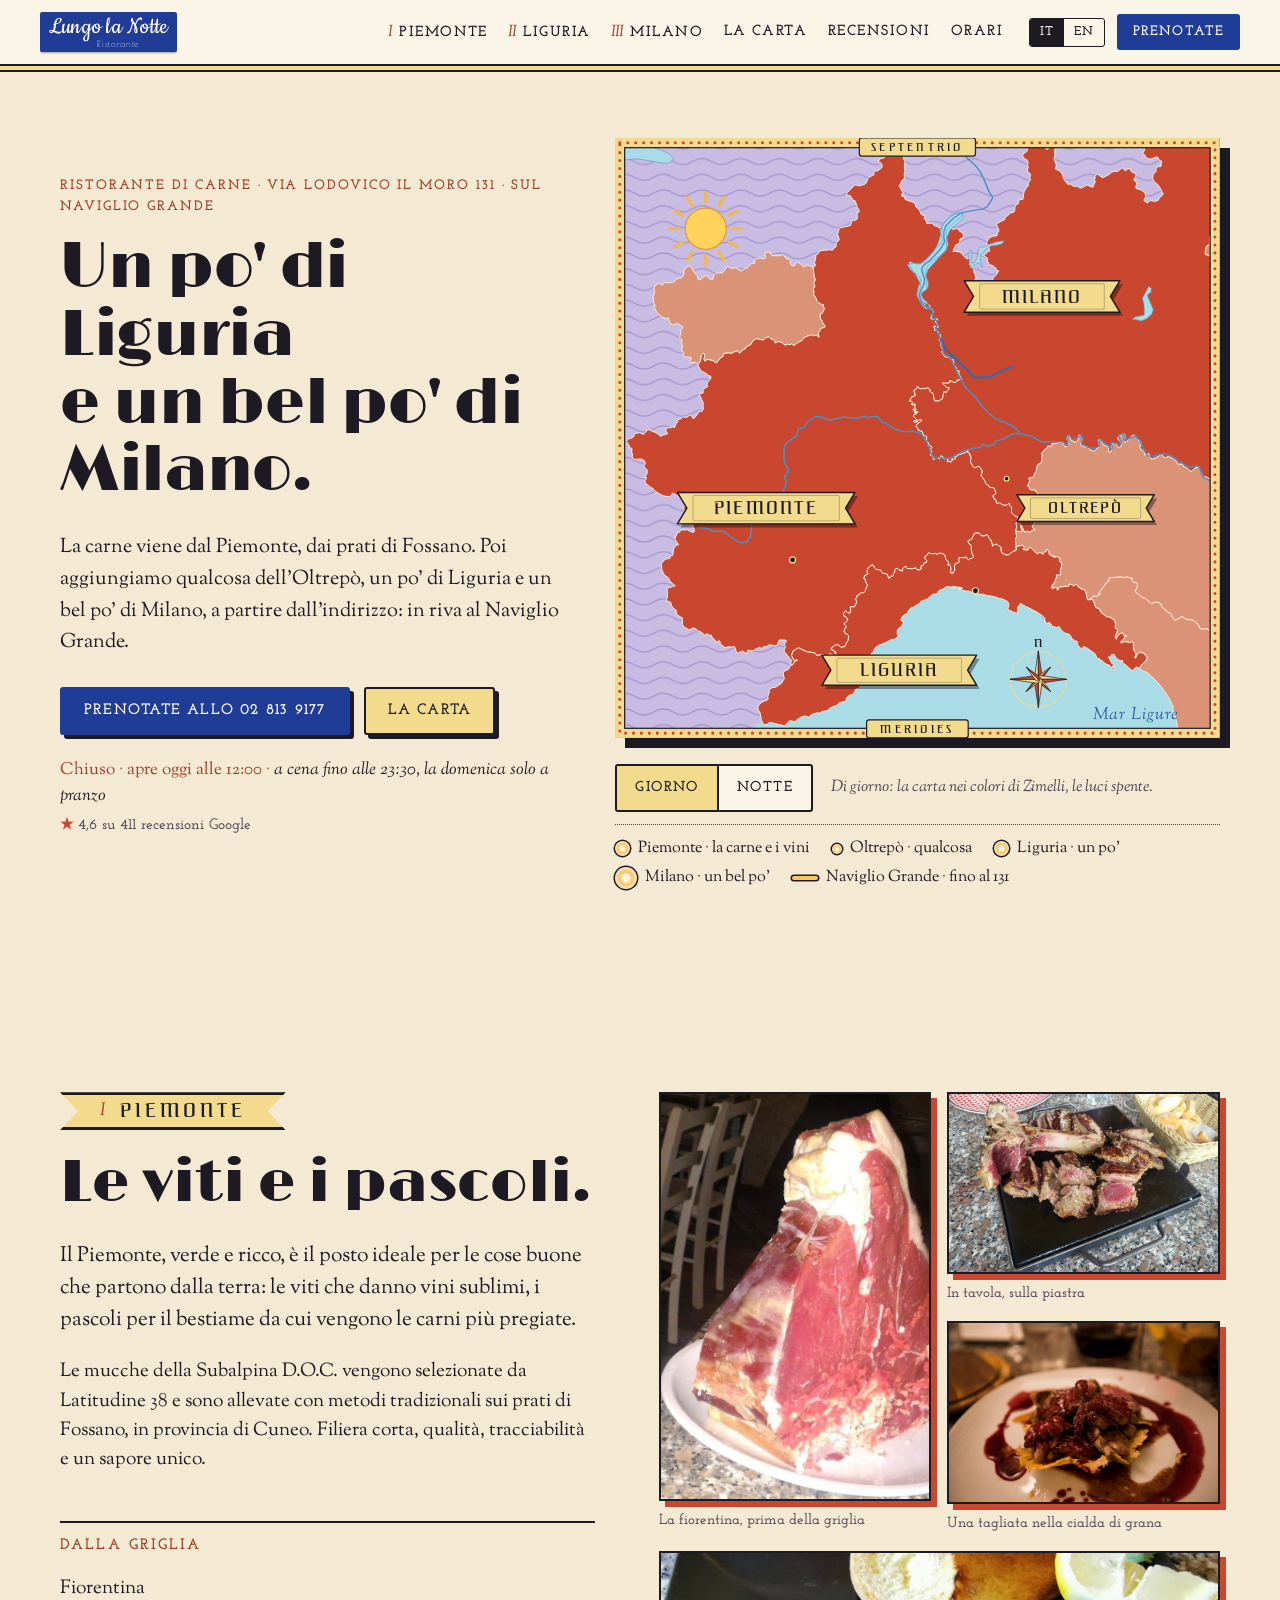
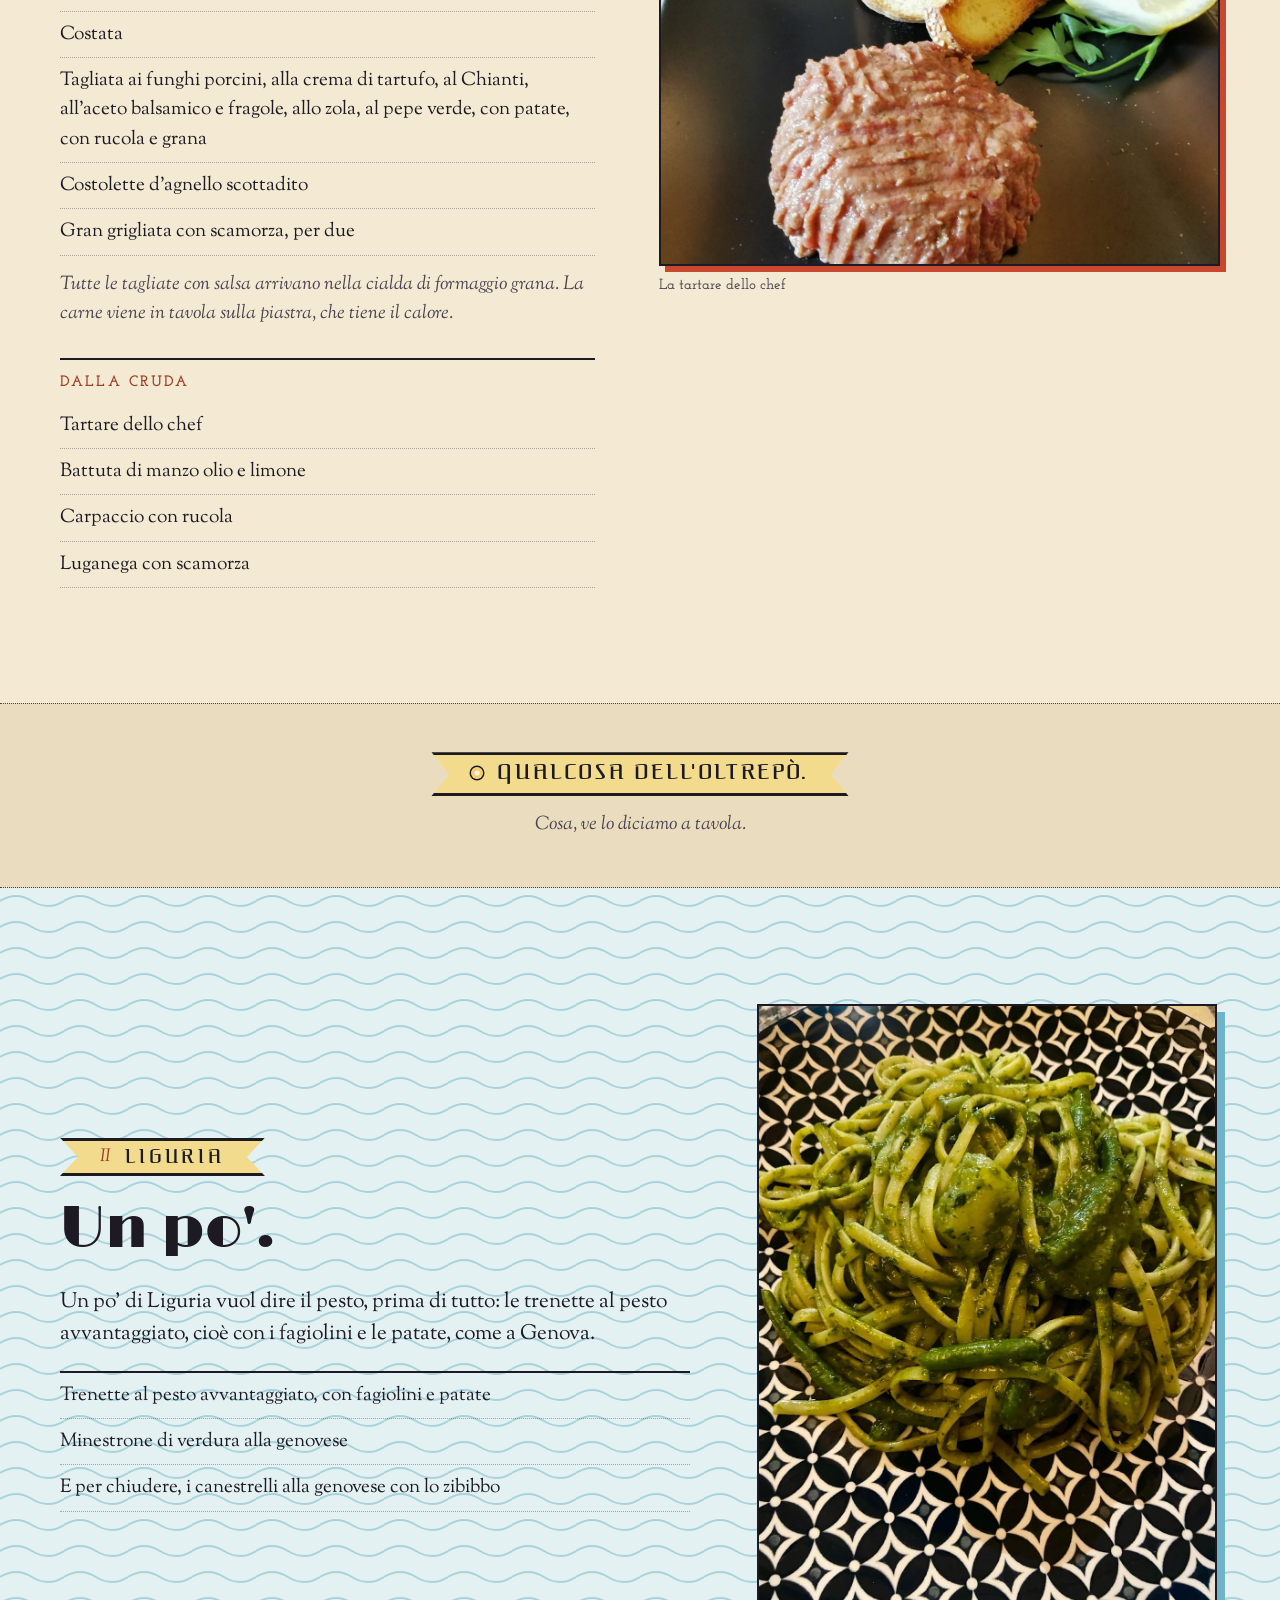
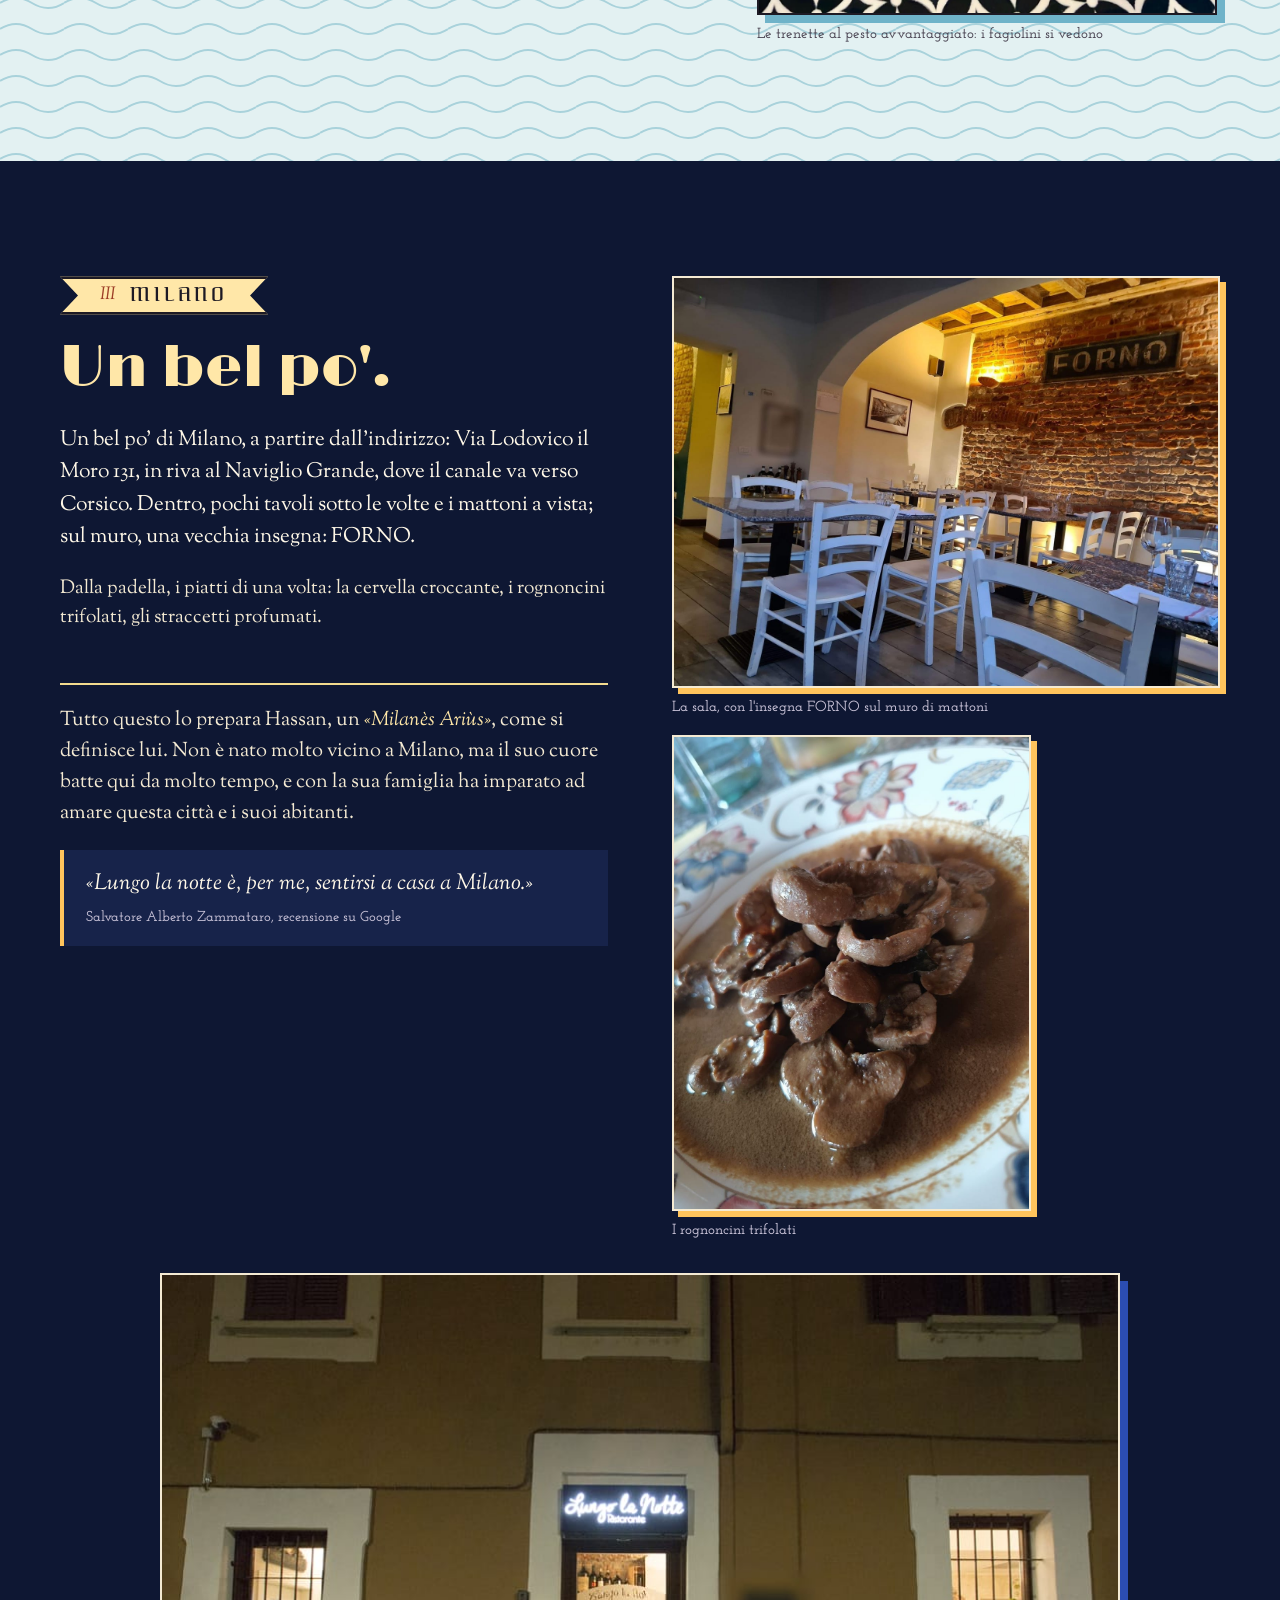
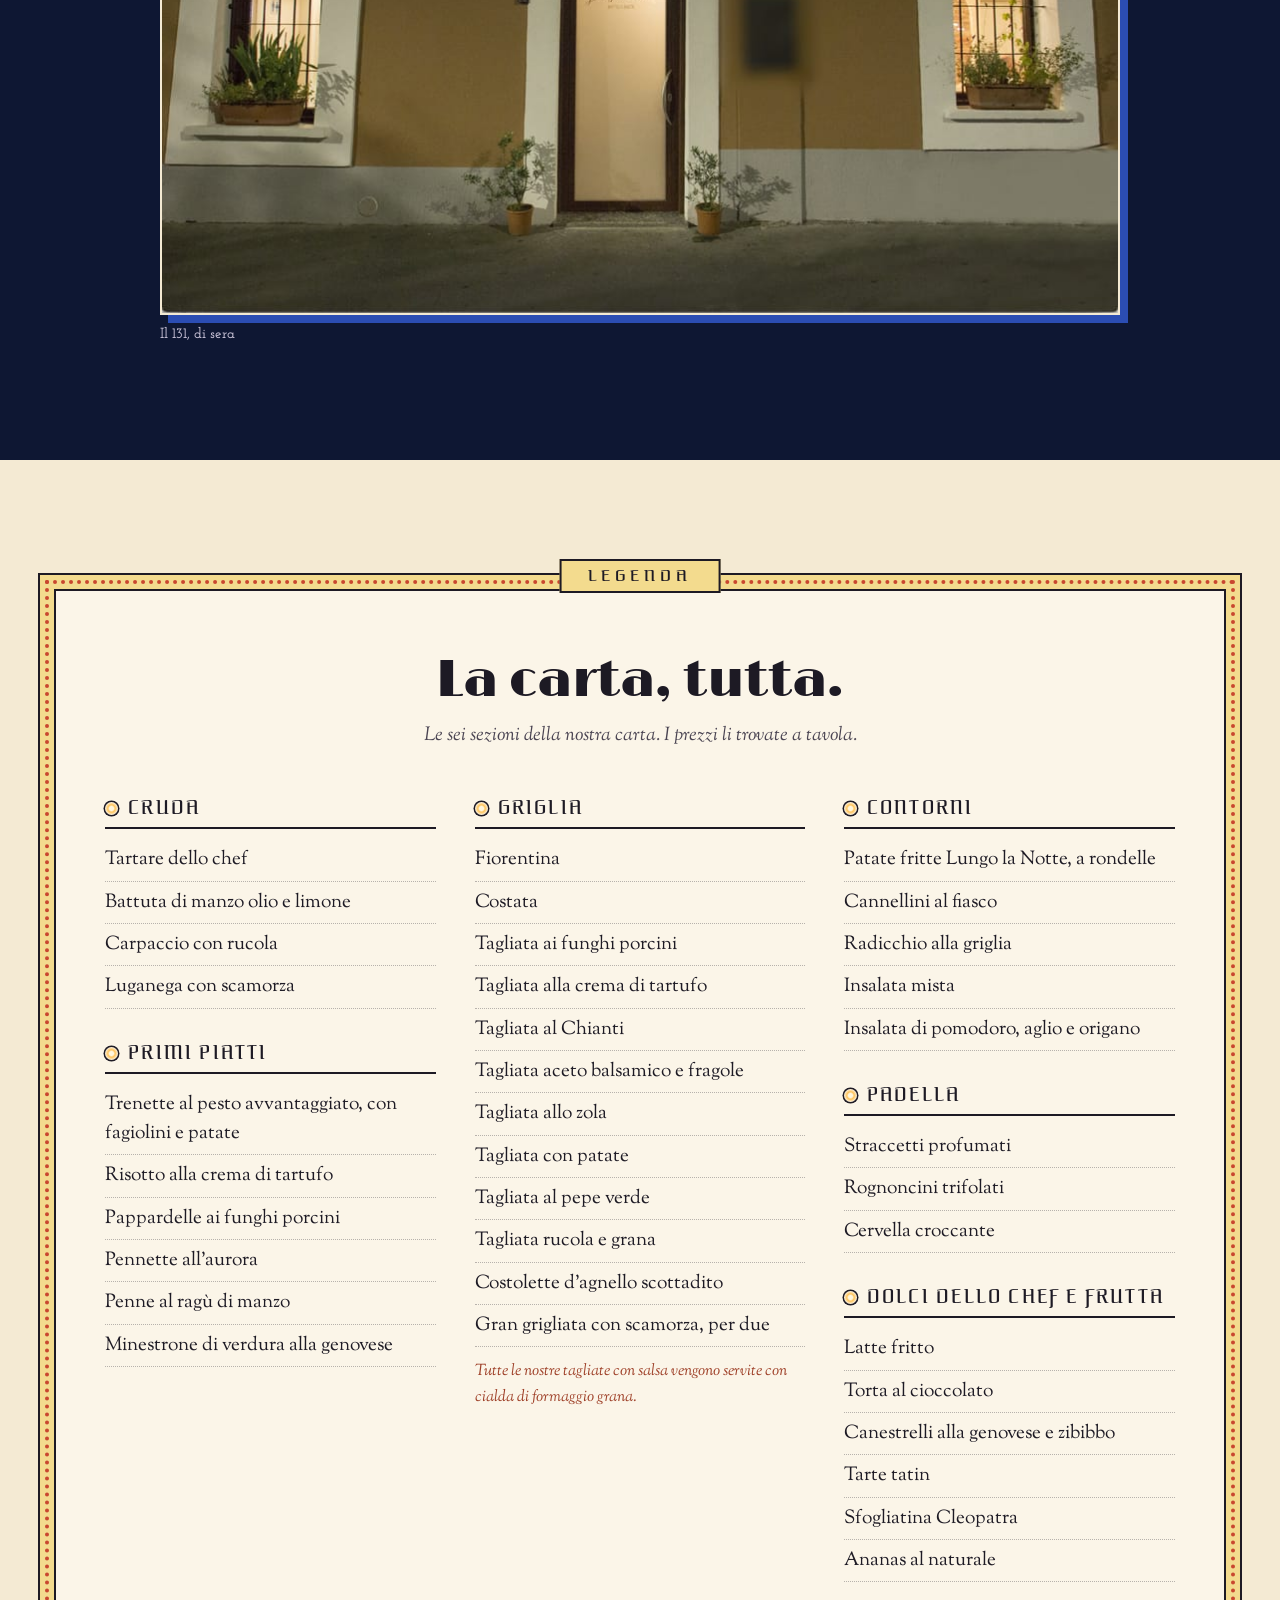
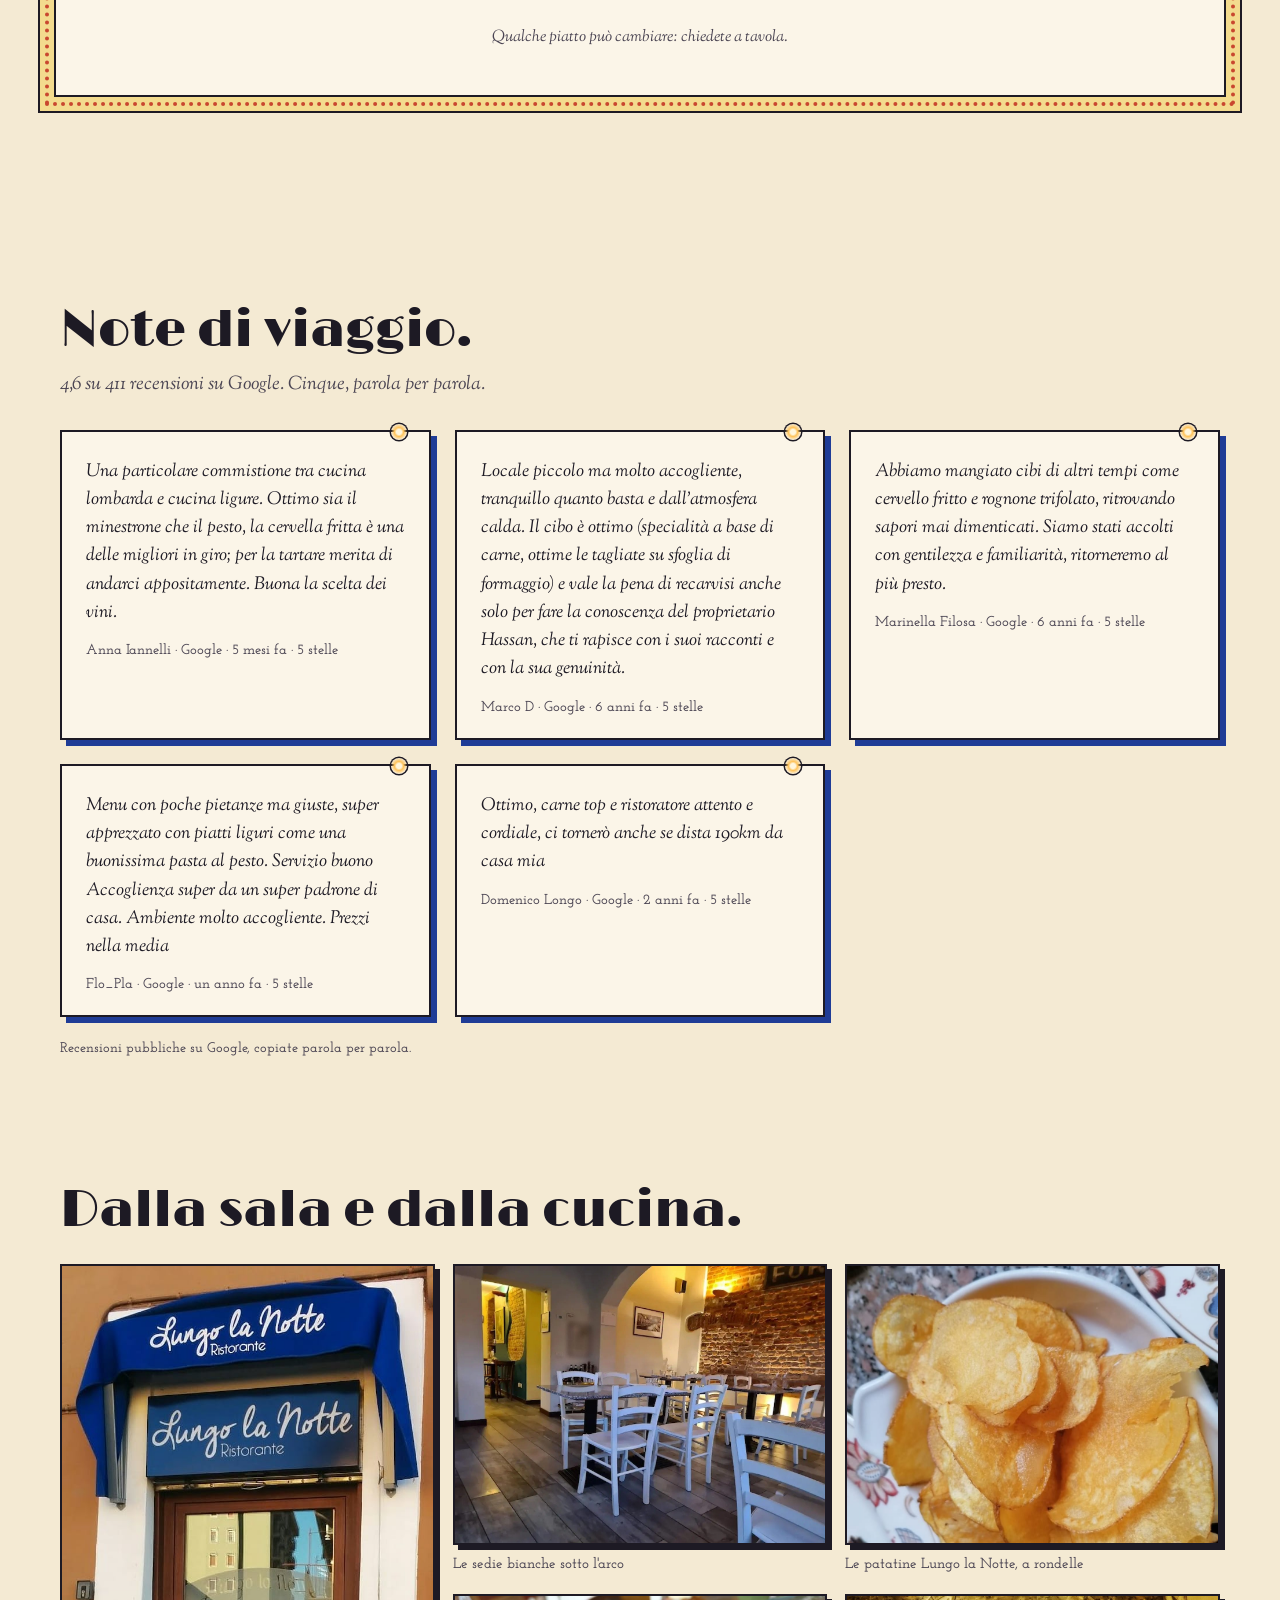
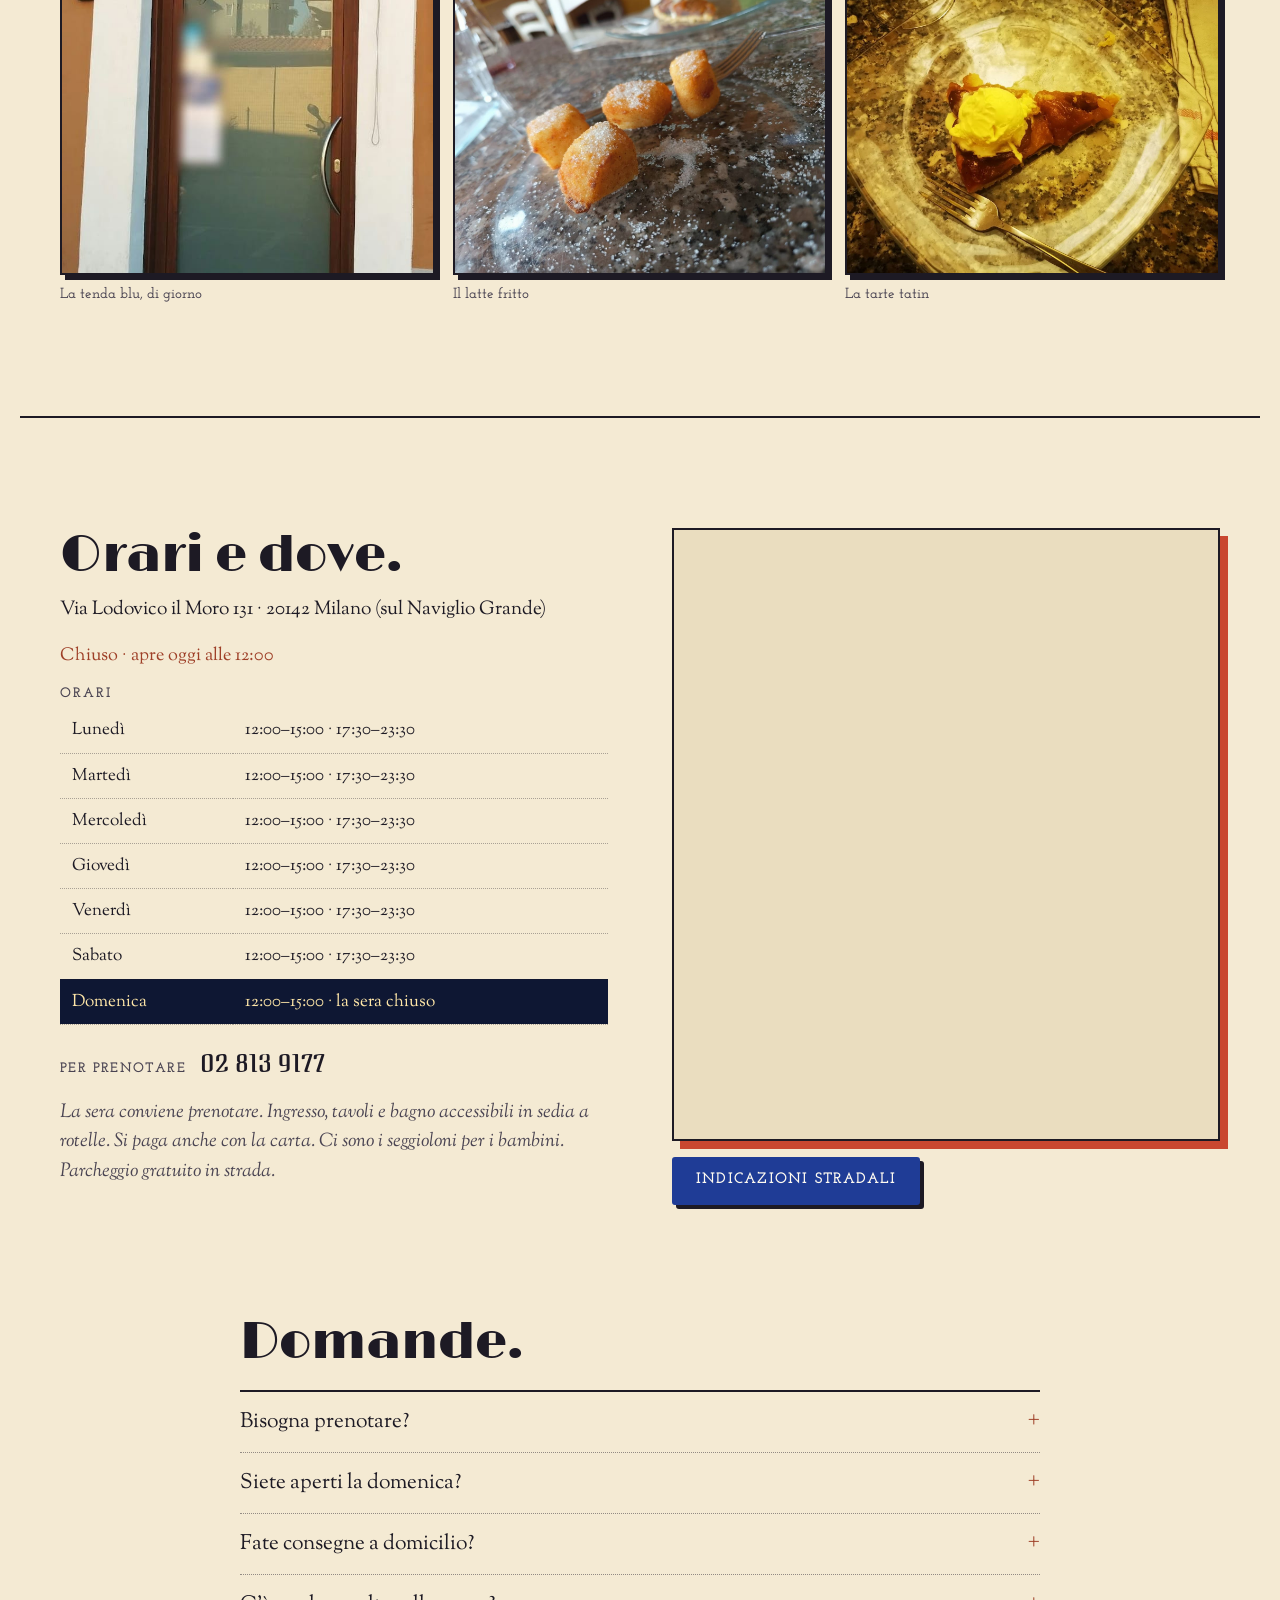
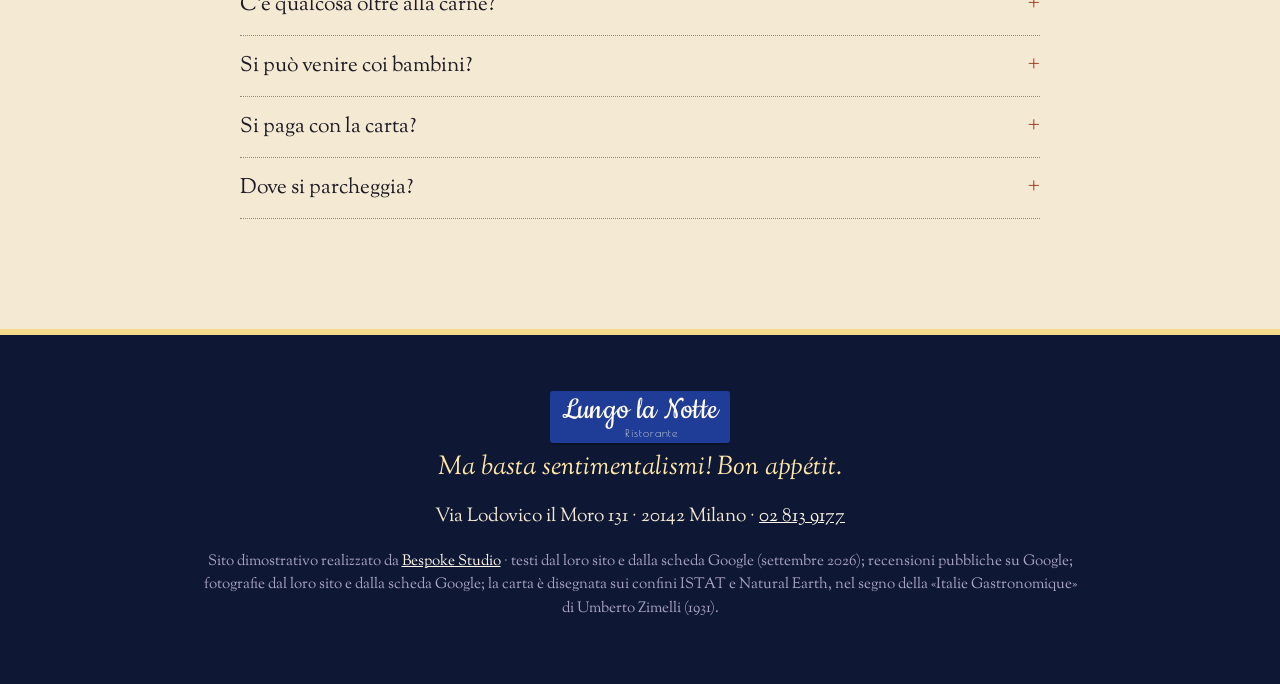
==== index.html @ 2675af75 "Lungo la Notte: la carta delle quattro terre, la notte che scende sulla carta Sito dimostrativo per " ====
<!DOCTYPE html>
<html lang="it" class="no-js">
<head>
<meta charset="utf-8">
<meta name="viewport" content="width=device-width, initial-scale=1">
<script>document.documentElement.classList.remove('no-js')</script>
<title>Lungo la Notte — ristorante di carne sul Naviglio Grande, Via Lodovico il Moro 131, Milano</title>
<meta name="description" content="Lungo la Notte, Via Lodovico il Moro 131 a Milano, in riva al Naviglio Grande: la carne dei prati di Fossano, un po' di Liguria e un bel po' di Milano. A cena fino alle 23:30. Telefono 02 813 9177.">
<link rel="canonical" href="https://rotenzark.github.io/lungo-la-notte/">
<meta property="og:type" content="website">
<meta property="og:title" content="Lungo la Notte — Un po' di Liguria e un bel po' di Milano.">
<meta property="og:description" content="Ristorante di carne in riva al Naviglio Grande: la carne dal Piemonte, il pesto dalla Liguria, e l'indirizzo a Milano. A cena fino alle 23:30.">
<meta property="og:image" content="https://rotenzark.github.io/lungo-la-notte/img/og.jpg">
<meta property="og:url" content="https://rotenzark.github.io/lungo-la-notte/">
<meta property="og:locale" content="it_IT">
<meta name="twitter:card" content="summary_large_image">
<meta name="theme-color" content="#1F3C96">
<link rel="icon" href="img/favicon.svg" type="image/svg+xml">
<link rel="icon" href="img/favicon-32.png" sizes="32x32" type="image/png">
<link rel="apple-touch-icon" href="img/apple-touch-icon.png">
<link rel="preconnect" href="https://fonts.googleapis.com">
<link rel="preconnect" href="https://fonts.gstatic.com" crossorigin>
<link href="https://fonts.googleapis.com/css2?family=Cookie&family=Federant&family=Limelight&family=Josefin+Slab:wght@600;700&family=Poiret+One&family=Sorts+Mill+Goudy:ital@0;1&display=swap" rel="stylesheet">
<link rel="stylesheet" href="css/styles.css?v=1">
<script src="https://cdn.jsdelivr.net/npm/gsap@3.12.5/dist/gsap.min.js" defer></script>
<script src="https://cdn.jsdelivr.net/npm/gsap@3.12.5/dist/ScrollTrigger.min.js" defer></script>
<script src="js/main.js?v=1" defer></script>
<script type="application/ld+json">
{"@context":"https://schema.org","@type":"Restaurant","name":"Lungo la Notte","description":"Ristorante di carne in riva al Naviglio Grande: la carne dei prati di Fossano, qualcosa dell'Oltrepò, un po' di Liguria e un bel po' di Milano.","url":"https://rotenzark.github.io/lungo-la-notte/","sameAs":["https://www.ristorantelungolanotte.it/"],"image":"https://rotenzark.github.io/lungo-la-notte/img/og.jpg","telephone":"+39 02 813 9177","servesCuisine":["Carne","Cucina ligure","Cucina milanese"],"acceptsReservations":true,"address":{"@type":"PostalAddress","streetAddress":"Via Lodovico il Moro 131","postalCode":"20142","addressLocality":"Milano","addressCountry":"IT"},"geo":{"@type":"GeoCoordinates","latitude":45.4426,"longitude":9.1342},"openingHoursSpecification":[{"@type":"OpeningHoursSpecification","dayOfWeek":["Monday","Tuesday","Wednesday","Thursday","Friday","Saturday"],"opens":"12:00","closes":"15:00"},{"@type":"OpeningHoursSpecification","dayOfWeek":["Monday","Tuesday","Wednesday","Thursday","Friday","Saturday"],"opens":"17:30","closes":"23:30"},{"@type":"OpeningHoursSpecification","dayOfWeek":"Sunday","opens":"12:00","closes":"15:00"}]}
</script>
<script type="application/ld+json">
{"@context":"https://schema.org","@type":"FAQPage","mainEntity":[
{"@type":"Question","name":"Bisogna prenotare?","acceptedAnswer":{"@type":"Answer","text":"La sera conviene: chiamateci allo 02 813 9177."}},
{"@type":"Question","name":"Siete aperti la domenica?","acceptedAnswer":{"@type":"Answer","text":"Sì, a pranzo, dalle 12 alle 15. La domenica sera siamo chiusi."}},
{"@type":"Question","name":"Fate consegne a domicilio?","acceptedAnswer":{"@type":"Answer","text":"No: da noi si mangia al tavolo."}},
{"@type":"Question","name":"C'è qualcosa oltre alla carne?","acceptedAnswer":{"@type":"Answer","text":"Sì: i primi, come le trenette al pesto e il minestrone alla genovese, i contorni e i dolci. Chiedeteci pure come sono preparati."}},
{"@type":"Question","name":"Si può venire coi bambini?","acceptedAnswer":{"@type":"Answer","text":"Sì, abbiamo i seggioloni."}},
{"@type":"Question","name":"Si paga con la carta?","acceptedAnswer":{"@type":"Answer","text":"Sì, con le carte di credito e di debito, anche contactless."}},
{"@type":"Question","name":"Dove si parcheggia?","acceptedAnswer":{"@type":"Answer","text":"In strada: il parcheggio è gratuito."}}
]}
</script>
</head>
<body>

<div id="intro" class="intro" aria-hidden="true">
  <div class="intro__in">
    <p class="marchio marchio--grande"><span class="marchio__nome">Lungo la Notte</span><span class="marchio__sotto">Ristorante</span></p>
    <p class="intro__cosa" data-i18n="i.cosa">la carta delle quattro terre</p>
  </div>
  <button class="intro__salta" id="introSkip" type="button" data-i18n="i.skip">Salta</button>
</div>

<header class="testata">
  <a class="testata__logo" href="#apertura" aria-label="Lungo la Notte, torna all'inizio" data-i18n-aria="m.top"><span class="marchio"><span class="marchio__nome">Lungo la Notte</span><span class="marchio__sotto">Ristorante</span></span></a>
  <nav id="mainNav" class="testata__nav" aria-label="Le terre della carta" data-i18n-aria="m.nav">
    <a href="#piemonte"><span class="rom" aria-hidden="true">I</span><span data-i18n="n.piemonte">Piemonte</span></a>
    <a href="#liguria"><span class="rom" aria-hidden="true">II</span><span data-i18n="n.liguria">Liguria</span></a>
    <a href="#milano"><span class="rom" aria-hidden="true">III</span><span data-i18n="n.milano">Milano</span></a>
    <a href="#legenda"><span data-i18n="n.carta">La carta</span></a>
    <a href="#recensioni"><span data-i18n="n.voci">Recensioni</span></a>
    <a href="#orari"><span data-i18n="n.orari">Orari</span></a>
  </nav>
  <div class="testata__destra">
    <div class="lingue" role="group" aria-label="Lingua" data-i18n-aria="m.lingua">
      <button type="button" data-lang="it" aria-pressed="true">IT</button><button type="button" data-lang="en" aria-pressed="false">EN</button>
    </div>
    <a class="testata__tel" href="tel:+39028139177"><span data-i18n="n.tel">Prenotate</span></a>
    <button id="burger" type="button" aria-label="Apri il menu" aria-controls="mainNav" aria-expanded="false" data-i18n-aria="m.menu"><span></span><span></span><span></span></button>
  </div>
</header>

<main>

  <section id="apertura" class="apertura" aria-labelledby="titolo">
    <div class="apertura__testo">
      <p class="occhiello" data-i18n="h.k">Ristorante di carne · Via Lodovico il Moro 131 · sul Naviglio Grande</p>
      <h1 id="titolo" data-i18n="h.t">Un po' di Liguria<br>e un bel po' di Milano.</h1>
      <p class="apertura__s" data-i18n="h.s">La carne viene dal Piemonte, dai prati di Fossano. Poi aggiungiamo qualcosa dell'Oltrepò, un po' di Liguria e un bel po' di Milano, a partire dall'indirizzo: in riva al Naviglio Grande.</p>
      <div class="apertura__tasti">
        <a class="btn btn--tenda" href="tel:+39028139177"><span data-i18n="h.tel">Prenotate allo 02 813 9177</span></a>
        <a class="btn btn--carta" href="#legenda"><span data-i18n="h.carta">La carta</span></a>
      </div>
      <p class="apertura__stato"><span id="orarioStato" aria-live="polite"></span><span data-i18n="h.cena">a cena fino alle 23:30, la domenica solo a pranzo</span></p>
      <p class="apertura__voto"><span aria-hidden="true">★</span> <span data-i18n="h.voto">4,6 su 411 recensioni Google</span></p>
    </div>
    <figure class="apertura__carta">
    <!-- carta:inizio -->
    <svg id="carta" class="carta" viewBox="0 0 1000 992" role="img" aria-labelledby="cartaT cartaD">
      <title id="cartaT" data-i18n="c.t">La carta di Lungo la Notte</title>
      <desc id="cartaD" data-i18n="c.d">Il Piemonte, l'Oltrepò, la Liguria e Milano, col Naviglio Grande che arriva al 131 di Via Lodovico il Moro. Di notte si accendono le luci: piccola sull'Oltrepò, un po' più grandi lungo la costa ligure, la più grande su Milano.</desc>
      <defs><path id="g-piemonte" d="M146.5 439.3L139.9 425.1L139.9 422.7L145.5 421.7L146.3 420.5L145.4 417.9L145.9 415.3L153.6 410.7L152.2 407.4L153.3 403.3L157.1 399.7L159 395.7L158.4 394.2L153.1 391.9L149.9 388.5L142.7 385.6L137.6 376.9L137.6 374L141.2 369.4L142.9 359.2L146.1 355.9L146.9 355.6L148.3 359.3L148.2 361.9L146.7 364.6L148.4 369.2L152.6 366.1L162.4 368.1L164.6 370.6L168.2 371.8L174.4 363.5L178.4 361.7L179.9 356.2L188.2 355.4L192.8 356.4L196.3 353.9L202.3 352.2L204.2 353.1L205.1 355.3L206.8 355.4L211.4 350.4L215.2 348.8L217.6 344.9L224.5 341.7L228.4 334.9L234.8 331.9L245.4 334.2L249.3 330.2L254.1 328.9L258 332.4L262.4 333.7L264.1 335.8L264.8 339.1L271 336.3L276.8 339.1L281.4 342.8L284.6 341.1L289.1 341.7L292.2 340.5L295.7 343.5L301.8 338.5L308.8 334.9L311.7 332.1L311.4 330.8L319.4 327L322.7 326.9L324.7 325.2L328.1 327L332.3 325.9L334.4 326.6L336.4 329.5L337.7 328.9L336.5 325.7L336.9 321.5L341.3 314.4L346.5 313.3L347.4 310.5L343.1 305.4L342.9 302.4L340.5 300.9L340.3 297.7L338.7 295.9L340.4 290.4L342.6 289.9L346.7 281.9L344.3 278.2L344.8 275.5L341.8 275.1L336.2 271.8L333.7 269.2L333.1 265.8L328.5 258.6L329.1 254.2L328.1 248L330.8 245.9L330.2 243L328.5 241.1L329.2 238L331 236.3L331.4 233.1L329.7 230.7L327.8 216L328 214.4L331.7 210.3L329.6 206.3L331.7 200.2L332 193.7L336.2 191L339.1 186.3L355.2 184.8L359.7 185.5L362 181.9L365.5 180L366 172.7L370.1 169.4L370.8 167.6L368.1 159.5L370.7 149.7L371.7 148.7L389.5 144.7L391.2 138.1L394.1 136.2L397.9 136L400.1 134.2L401 131.9L400.1 126.2L403.7 121.6L403.9 119.7L400.4 114.3L397.3 104.1L393.8 102.9L389.4 95.7L384.4 94.2L382.6 91.8L396.9 77.4L403.4 79.2L413.3 76.4L415.4 74.2L418.9 65.5L427.8 61L428.9 59.2L427.7 56.5L428.3 55.4L430.7 54.3L433.7 54.9L441.1 49.2L442.2 47.4L441 46.2L441.7 43.5L440.1 41.5L435.2 39.9L439 33.4L440.9 34L445.1 32.4L453.6 24.4L460.4 24.1L470.3 20.1L474.1 20L479 27.1L477.7 29L476.9 34.6L479.6 38.4L478.3 48.1L479.6 55L478 59.1L478.8 65.9L476.3 69.5L473.5 71L472.5 76.3L469.4 78.5L476.6 90.9L474.7 91.7L473.4 95.7L478.6 97.6L479.8 101.7L495.7 107.3L497.7 114.2L503.4 119.1L505.9 126L513.1 129.8L510.6 132.6L514.9 137.2L515.5 141.2L524.4 140.6L527.4 144.5L532.7 146.3L534.8 148.2L541.2 149.5L538.9 155.2L544.7 173.9L544.5 176.8L542.7 179.9L511.2 211.7L505.4 219.2L505.1 223.4L510.6 236.5L511.3 243.2L509.5 248.4L503.4 252.5L501.4 255.1L500.6 259.3L501.4 264L508.2 273.3L511.1 280L513 281.2L523.2 282.3L525.9 285.6L526.1 287.7L522.6 295.9L522.7 298.7L526.9 299.6L532.8 298.9L533 301.3L530.6 302.5L530 304.2L533.7 309.3L534.5 312.8L532.2 314L528.9 310.8L527.6 311.1L527.2 312.6L529 315.2L528.3 318.1L533 318.7L536 322.5L534.7 323L535.5 324.5L537.3 325.3L537.5 324.5L538.3 325.9L538.6 330.1L535.8 333.8L538.9 336.9L539.4 344.5L542.4 350.4L541.1 351.5L540.8 354.2L544.5 360.5L547.1 361.9L552.6 362.5L555.9 366.8L559.4 366.3L560.3 371.9L559.6 374.7L564.5 379.9L564.5 385L569 384.8L568.6 389.9L573.2 399L565.3 400.7L565.5 402.7L562.9 404.2L560.8 404.3L553.7 401.2L552.7 405.1L544.5 405.5L542.3 404.6L542.8 407.3L549.1 412.7L552.7 412.5L552.6 413.8L551.4 416.5L548.2 419.2L548 420.9L543.7 419.6L541.5 431.2L535.2 434.9L528.7 434.8L527.2 430.9L526.4 423.1L520.4 418.6L520.6 415.8L518.8 413.9L515.9 412.9L512.3 415L510.2 413.8L505.3 415L501.8 413.4L500.8 410.5L498 415.3L494.1 417.3L497 426.1L496 425.7L492.4 428.1L490.9 427.5L487.1 435L490.5 435.4L492.1 436.9L490.8 439.2L491 441.3L493.3 441.3L493.1 439.6L496.3 440.1L495.8 447.1L498.3 448.8L496.5 450.8L495.2 448.6L493.2 448.3L493.1 450.2L496.9 452.4L501.5 453L499.7 454.2L494.8 453.7L498.4 455.6L497.3 457L494.3 457.3L493.3 460L499.5 466.2L493.6 468.3L495.2 470L500.6 468.9L500.2 467.3L501.7 465.8L505.4 465.6L507.8 466.9L498.9 473.7L498.2 477.2L501.3 480.3L501.1 482.8L508 485L510 491.4L515.5 493.3L514.8 500.7L518.3 503.7L518.1 506.5L520.1 507.3L524 511.8L521.8 515.1L523.8 518.3L522.6 522.8L521.2 524L525.6 526.4L526.8 528.5L525.5 530.1L527.3 532.2L530.7 528.6L532.9 528.3L536.3 530.3L537.7 529.1L538.7 525.4L540 525L544.5 530.4L548.5 530.1L550.1 531.2L551 533.1L549.6 533.8L549.5 535.3L552.9 534.2L555.4 536.1L557.2 533.8L556.9 530.1L560.4 531.5L562.1 531L563.1 529.3L561.1 527L561.6 525.8L565 526.4L568.8 522.9L570.2 523.4L577.6 520.4L578.4 521L582.7 517.2L584.3 517.3L582.8 519.4L583.9 520.6L585.4 520.4L587.5 523.1L586.3 524.2L588.1 525.1L588.6 528.1L587.8 535.8L591.7 542.7L593.9 544.9L598.4 544L598.6 543.1L602.7 543L607 550.1L607.1 553.8L604.9 558.5L606.8 559.8L612.1 567.6L612.8 571.1L614 572.6L617.1 573.7L620.1 578L626.3 577.9L630 586.3L629.4 588.1L624.8 591.7L628.5 598.7L630.7 599.5L630.6 603.2L632.5 604.4L636.3 602.6L639.2 605.7L644 607.2L649.2 606.2L651.5 603.9L652.7 604.2L652.4 607.2L655.9 610.8L655.4 619.4L661 624.7L665.9 626.3L665.2 632.6L663.2 637L664.3 642.9L662.3 650.4L664.1 658.9L662 662.6L663.3 681.7L658.3 683.3L650.6 689.4L646.3 689.3L640.2 686.6L638.1 682.8L638.4 676.9L630.8 671.6L627 672.5L624.3 675.1L622.2 665.8L620.4 665.2L620.8 663.4L618.8 662.3L616.2 656.8L614.3 656.1L610.4 658.2L605.9 657.9L602.4 653.3L595.3 653.3L594.1 653.9L589.7 663.4L583.2 666.5L585.7 671.1L588.3 672.5L589.4 675.3L589 679.2L590.5 687.3L592.9 691.9L591.9 694L586.1 696.1L585.3 697.7L583.6 697.1L579.7 692.2L578.2 694.2L569.2 693.8L568.1 697.9L569.7 700.4L568.4 702.1L564.5 703.2L562.3 705L561.2 707.7L561.9 715.6L559.6 716.9L559.4 719.5L554.9 719.4L554.2 718.5L555.4 712.9L554.4 706.8L552.6 705L551 707L549.9 706.2L551.7 702.9L550.1 699.7L547 697.3L545.7 690.9L542.7 687.4L541 686.8L535 686.6L533.1 688.9L529.2 686.5L528.1 687.4L520.6 687.2L518.5 685.1L515.3 690.7L512.7 691.6L512.2 694.9L515.9 699.6L514.3 702.4L512.7 701.9L510.7 703.2L509.2 707.1L505.9 707.4L506.5 712.4L502.3 714.5L499.9 714.3L498.4 711.4L496.7 711.1L491.5 712.2L482.9 711.8L480.2 707.7L475.8 712.2L474.9 716.6L473 714.6L469.7 714.8L466.5 711.3L463.4 713L462.5 714.9L462.7 718L460.2 720L460.6 723.8L456.2 724.8L455.6 726.2L452.4 728.1L449.8 720.8L442.9 719.9L438.7 714.4L431.6 713.3L425.7 705.5L418.5 710.7L416.5 716.6L418.3 720.8L413 723.4L412 726.1L411.4 728.3L415.1 731.4L414.3 734.1L417.9 739.5L414.5 745.5L414.1 749.6L409.1 752.8L407.5 751.8L405.2 752.9L403 756.1L399.9 756.5L400.1 759.9L397.7 761.3L399.7 767.1L398.7 770L396.1 775.2L389.1 775.1L389.8 781.2L388 786.2L383.6 784.2L381.5 781.6L377.7 786.6L378.4 790.7L381.5 791L383.2 794.4L385.2 795.5L382.9 799.8L378.3 803.2L382.7 807.4L379.3 813.1L378.8 816L381.3 819.9L384.5 820.8L386.2 822.9L385.6 830.7L379.6 841.5L373.2 842.2L369.8 838.3L365.5 837.6L357.4 843.8L357.2 845.5L359.7 845.6L360.4 847.7L363.3 848.1L365.1 849.6L365.6 850.5L363.2 851.5L366.4 853.6L364.2 856.5L355.4 852.8L352 856.1L348.1 857.4L346.4 857L344 853.7L333.5 855.7L331.7 852.4L329.6 851.4L316.5 849.2L303.5 843L293.6 848.9L292 856.1L295.5 863L302.3 863L297 865.8L293.3 871.4L291.1 871L290.8 866.8L292.1 863.8L280.3 849.7L279.4 846.8L282.2 840.9L280.2 838.6L280.6 836.3L283.7 831.2L280.9 830L271.5 830.1L267.3 839.9L254 837.9L251.6 840.5L248.2 841.3L246.2 840.6L243 843.9L241.3 843.8L239.4 841.6L227 848L219.5 846.6L218.3 852.7L210.7 848.3L204 851.3L201.3 851L197.7 840.9L192.4 842L190.1 840.6L182.1 842.6L174.6 836.9L173.3 832L171.8 831.1L169.8 833L167.2 833.1L164 828.3L160.8 826.2L159.3 821.6L156.6 822.5L152.7 819.5L148.2 821.8L142.1 816.6L136 814.6L134.1 811.6L129.9 810.1L121.2 813.5L119.3 810.8L114.6 809.3L111.7 804.2L111.4 793.6L102.1 788.1L101.7 781.5L94.2 774.8L92.2 767.8L84.3 764.6L86.6 759.6L86.8 749.7L85.7 743.9L93.1 742.7L96.8 740.7L99.3 741.3L99.6 740.5L90.5 732.4L89.2 727.9L81.5 722.2L77.4 713.6L76.4 704.1L82.9 696.6L90.9 694.9L91.6 693.8L90.6 691.4L95.6 689.9L96.9 679.1L100 675.3L100.6 673L104.6 673.1L104.6 670.9L100.7 666.8L99.4 661.6L103 653L106.2 651.8L109.9 648.2L120.1 647.8L124.7 650.8L130 652L131.1 651L131.3 648.3L128.8 639.9L123.1 638.1L120.2 634.6L118.1 627.8L117.8 619.4L112.9 612.5L118.5 601.1L114.9 600L114.2 595.8L112.8 594.4L103.3 591.6L95.4 586.9L90.7 593.5L80.3 591.7L73.1 588.3L64.6 582.4L62.4 578.8L59 577.9L54.4 573.1L50.2 571.8L49.7 566.3L52.5 562L50.8 560.3L48.3 561.3L51.8 557.2L53.9 552.1L53.4 548.6L50.1 546.1L47.4 542.2L50.4 539.2L49 534L43.6 530.7L32.4 531.3L30.4 530.2L28.6 526.5L29.3 524.1L27.7 519.7L28.1 513.2L24 512L24.1 509.5L19.2 501.9L21.2 497.5L25.5 497L30.5 494.5L32.6 488.8L40.5 487.2L47.5 490L54.8 481.9L68.2 487.5L72.5 490.5L74.6 493.4L80 491L86.1 489.8L87 488.5L84 483.9L86.1 478.7L90.3 479.4L95.5 477.9L99.4 478.1L98.3 476.2L100.6 474.7L101.3 470.8L104.4 469.2L102.7 466.6L103.2 465.9L109.8 464.1L113.3 460.6L114.3 461.7L118.8 462L122.8 458.9L125.2 458.6L129.2 464L131.7 462.7L139.9 451.6L143.6 452.1L146.2 448.5L145.4 441.4Z"/><path id="g-aosta" d="M296.1 211.3L300.1 205.6L304.8 206.6L312.5 213.6L317.9 210.1L328.5 213.8L327.8 216L329.7 230.7L331.4 233.1L331 236.3L329.2 238L328.5 241.1L330.2 243L330.8 245.9L328.1 248L329.1 254.2L328.5 258.6L333.1 265.8L333.7 269.2L336.2 271.8L341.8 275.1L344.8 275.5L344.3 278.2L346.7 281.9L342.6 289.9L340.4 290.4L338.7 295.9L340.3 297.7L340.5 300.9L342.9 302.4L343.1 305.4L347.4 310.5L346.5 313.3L341.3 314.4L336.9 321.5L336.5 325.7L337.5 329L336.4 329.5L332.6 326L328.1 327L324.7 325.2L323.3 326.7L319.4 327L311.4 330.8L311.7 332.1L308.8 334.9L301.8 338.5L295.7 343.5L292.2 340.5L289.1 341.7L284.6 341.1L281.4 342.8L276.8 339.1L271 336.3L264.8 339.1L264.1 335.8L262.4 333.7L258 332.4L254.1 328.9L249.3 330.2L245.4 334.2L234.8 331.9L228.4 334.9L224.5 341.7L217.6 344.9L215.2 348.8L211.4 350.4L206.8 355.4L205.1 355.3L204.2 353.1L202.3 352.2L196.3 353.9L192.8 356.4L188.2 355.4L179.9 356.2L178.4 361.7L174.4 363.5L168.2 371.8L164.6 370.6L162.4 368.1L152.6 366.1L150.5 366.9L149.4 369.3L148.3 369.2L146.7 364.6L148.2 361.9L146.9 355.6L142.9 359.2L141.2 369.4L138.6 373.1L132.2 370.9L124.5 371.1L123.7 368.5L126 365.5L126.1 363.5L123.4 362.2L117.4 362.2L112.5 359.6L113.4 354.3L110.1 350.5L111.4 345.5L109.9 339.2L111.3 334.4L107.5 331.6L107 329.9L108.8 321.8L108.6 317.6L112.5 313.6L111.7 311.5L105.4 308.5L104.6 306.6L102.7 306.4L95.7 309.2L91.6 307.4L91.5 305.4L89 302.1L88.2 297.5L85.7 299L76.6 295.6L68.8 287.3L65.1 280.3L66.8 276.4L64.2 273.9L62.9 261.6L65.4 255.7L65.1 251L63.9 249.1L66.9 243.3L73.3 240.1L78.7 243.3L82.5 237.4L86.9 240L98 237.8L101.3 233.6L104.8 231.7L110.1 231L112.3 228.8L113.9 223.7L113.4 219.9L117 214.8L120.7 212.1L123.7 211.6L126.8 214.6L131.7 223.3L136.1 228.1L137.9 234.2L142.1 234L146.3 229.3L151.6 227L153.6 227.9L152.8 229.7L155.4 232.1L160.1 234.3L162.6 232.7L162.5 228.4L167.7 223.3L172.6 223.3L175 222.2L176.9 223.7L186.1 212L193.5 216L198.6 214.3L209 220.6L213.3 215.9L215.5 216.4L219.3 214.1L223 209.1L226.9 207.3L231 207.1L230.4 202.9L232 201L238.1 198.2L247.8 199.7L249 197.7L247.9 192.5L249.1 189.7L255 188.6L257 189.1L257.9 192.9L259.6 194.6L272.3 194.7L277 192.5L278.4 192.9L282.8 199.4L288 200.7L290 202.6L289.8 207.8L292 210.9Z"/><path id="g-liguria" d="M250.4 930.3L253.2 928L252.6 922.9L255.5 915.7L254.3 912.6L256.7 910.6L257.9 911.2L259.4 908.6L265.7 908.2L274.9 902.1L280.1 893.5L278.1 886.3L278.3 882.6L286 878.7L288.2 876.8L290.4 871.4L293.3 871.4L297 865.8L302.3 863.1L295.7 863.2L292 856.1L294.5 847.7L296.8 847.4L299 844.9L303.5 843L316.5 849.2L329.6 851.4L331.7 852.4L333.5 855.7L344 853.7L346.4 857L348.1 857.4L352 856.1L355.4 852.8L363.7 856.6L365.2 855.9L366.4 853.6L363.2 851.5L365.6 850.5L363.3 848.1L360.4 847.7L360.2 845.9L357.2 845.5L358.9 842.2L365.5 837.6L369.8 838.3L373.6 842.3L380.3 840.8L382.5 834.9L385.6 830.7L386.2 822.9L384.5 820.8L381.3 819.9L378.9 816.1L379.5 812.7L382.8 807.8L378.3 803.2L382.9 799.8L385.2 795.5L383.2 794.4L381.5 791L378.4 790.7L377.7 786.6L381.5 781.6L383.6 784.2L388 786.2L389.8 781.2L389.1 775.1L396.1 775.2L398.7 770L399.7 767.1L397.7 761.3L400.1 759.9L399.9 756.5L403 756.1L405.2 752.9L407.5 751.8L409.1 752.8L414.1 749.6L414.5 745.5L417.9 739.5L414.3 734.1L415.1 731.4L411.5 728.1L413 723.4L418.3 720.8L416.5 716.6L418.9 710.2L425.7 705.5L431.6 713.3L438.7 714.4L442.9 719.9L449.8 720.8L452.4 728.1L455.6 726.2L456.2 724.8L460.6 723.8L460.2 720L462.7 718L462.5 714.9L463.4 713L466.5 711.3L469.7 714.8L473 714.6L474.9 716.6L475.8 712.2L480.2 707.7L482.9 711.8L491.5 712.2L496.7 711.1L498.4 711.4L499.9 714.3L502.3 714.5L506.5 712.4L505.9 707.4L509.2 707.1L510.7 703.2L512.7 701.9L514.3 702.4L515.9 699.6L512.2 694.9L512.7 691.6L515.3 690.7L518.5 685.1L520.6 687.2L528.1 687.4L529.2 686.5L533.1 688.9L535 686.6L542.7 687.4L545.7 690.9L547 697.3L550.1 699.7L551.7 702.9L549.9 706.2L551 707L552.6 705L554.4 706.8L555.4 712.9L554.2 718.5L554.9 719.4L559.4 719.5L559.6 716.9L561.9 715.6L561.2 707.7L562.3 705L564.5 703.2L568.4 702.1L569.7 700.4L568.1 697.9L569.2 693.8L578.2 694.2L579.7 692.2L583.6 697.1L585.3 697.7L586.1 696.1L591.9 694L592.9 691.9L590.5 687.3L589 679.2L589.4 675.3L588.3 672.5L585.7 671.1L583.2 666.5L589.7 663.4L594.1 653.9L595.3 653.3L602.4 653.3L605.9 657.9L610.4 658.2L614.3 656.1L616.2 656.8L618.8 662.3L620.8 663.4L620.4 665.2L622.2 665.8L624.3 675.1L627 672.5L630.8 671.6L638.4 676.9L638.1 682.8L640.2 686.6L646.9 689.5L650.6 689.4L658.3 683.3L662.2 682.8L663.8 680.4L663.2 675.5L673.7 673.3L676.6 676.5L674.1 680.5L682.6 681.6L684.4 677.6L687.6 677.5L696.6 686.6L699.2 687.5L701.4 685.8L703.5 685.7L707.8 688.5L709.8 683.7L711.9 684.6L713.2 683.5L713.9 680L717.8 682.9L717.2 685.4L718.3 689.2L720.1 689.4L722.7 692L725.1 690.2L725.8 693.7L729.9 692.3L735.2 694.8L735.8 695.9L734.5 699.5L737.4 701.9L738.7 705.1L736.2 715.5L736.7 721.8L733.1 723L729.7 722.1L730.1 725.6L725.6 736.8L724 737.5L722.4 740.5L722.1 744.5L723.2 745.2L727.8 743L730.6 743.3L730.9 746.6L732.3 747.8L733 745.1L735.7 742.8L744.7 741.2L749.4 741.6L752.1 737.4L756 738.7L758.1 741L762 738.1L763.9 738.5L765.7 741.9L772 746.2L776.1 746.9L778.3 750.9L781.2 763.6L789.1 763.1L791.3 766.2L794.9 776.5L800.8 778.5L803.5 784.5L814.1 792.6L816.2 791.4L825.7 797.1L827.5 803.4L826.8 809.9L831.3 813.5L826.9 824.3L828.7 828.8L830.8 823.7L835.3 819.2L839.6 818.5L841.1 822.1L846 823.2L843.1 823.7L842.9 825.6L835.7 833.8L837 834.9L843 832.6L851.2 834.4L854 832.9L855.8 833.6L857.1 835.7L856.6 839.1L857.6 841.4L856.8 843.2L858.2 848.2L861.3 851.8L861 855.4L859.2 858.5L860.8 860L863.5 854L867.9 850.5L874.3 852L880 859.5L877.5 864.7L869.7 871.7L867.2 877.1L864 875.1L861 874.9L856.9 880.3L853.4 879.5L843.3 870.2L839.4 868.3L839.2 864L832.8 864L832.2 861.7L830.2 861.6L828.6 860L825.2 853.9L821.5 853.8L817.8 859.1L815.6 857.1L822.2 869.8L824 868.5L825.4 871.5L823.5 872.1L820.7 875.5L816.9 871.4L812.2 870L806 865.6L805.8 864.3L802.6 863.1L801 860.7L797.4 860.4L793.8 852.9L779.5 842.5L776.2 841.3L773.5 841.7L771.4 845.5L764.1 836.9L765 833.8L764.1 832.1L760.1 831.5L757.1 828.1L755.9 828.9L754.4 827.9L754.7 825.1L750.5 820.2L744.3 819L738.4 814.2L734.6 808.2L732.6 807.5L730.6 810L725.5 807.7L723.3 808.3L720.7 803L717.1 800.8L713.4 803.6L711.4 798.1L709.1 797.2L710.6 796.4L710.7 794.4L706.8 789.9L696.1 783L698.3 785.3L695.9 784.1L695.8 782.5L691.3 782.2L693.5 782.1L691.7 780.7L674.1 772L671.3 769.6L669.9 769.6L668.8 774.1L665.9 774.6L666 782L664.8 782.8L666.9 787.1L650.6 780.5L649.7 777.8L651.3 773.4L651 769.2L647.5 765.1L637.3 761.1L635.2 761.3L627 758.2L612.3 755.9L608.7 753.9L605.8 754.8L595.3 752.7L593.6 748.9L594.4 747.6L592.2 746.3L590.9 746.5L590.2 748.3L592.2 749.7L591.9 751.8L583.8 748.8L580.3 749.3L568 745.8L568.3 744.8L572.4 745.7L574.8 744.7L571.9 743L556.8 741.7L561.9 743.2L561.7 745L552.7 741.8L548.4 741.5L543.5 745.2L535.7 748.2L534.1 750L534.4 751.8L532.4 753.5L524.8 754.7L516.5 762.3L505.6 766.2L504.3 767.1L504.7 768.9L503.6 770.2L500 771L494 775.6L489.8 776.5L483.8 783L484.2 783.8L487.6 780.6L485.6 784.3L475.3 790.8L472.6 797.1L475 799.7L476 798L476.6 801.3L473.2 808.5L469.5 810.3L466.5 814.4L466.8 819.8L468.6 823.8L462.3 828.7L456 829.6L444.8 835.7L436.4 838.4L429.8 843.5L428.3 845.9L429.7 846L424.8 851.4L420 861.6L418.9 877.5L414.6 880.5L410.6 886.5L407.2 888.8L403.3 895.4L402.5 902.2L405.9 908.9L397.9 911.5L394.6 918.8L386.1 922.3L382.1 926.7L382.6 929L380.3 931.6L371 933.8L366.3 938.2L355 942.3L354 945.2L349.8 947L341.9 948.2L339.5 950.9L333.4 950.5L324.3 953.5L320.8 957.9L313.7 955.4L309.2 956.8L300.6 961.8L297.2 965.3L290.8 963.4L287.5 964.2L280.7 972.1L256.3 966.2L252.2 968.3L251.5 970.7L245.2 969.3L242.1 962.1L239.5 948.9L236.7 946L236.3 941.6L238.2 937.1L241.3 934L247 930.6ZM825.9 875.4L824.3 880.8L820.8 876.2Z"/><path id="g-lombardia" d="M507.4 272.2L501.6 264.3L500.6 259.3L502.1 253.8L507.9 250.3L511.3 243.2L510.6 236.5L505.1 223.4L505.4 219.2L511.2 211.7L544.1 177.9L544.6 173.5L542.7 169.7L538.9 154.1L543.7 145.2L548.2 141L552.5 148.2L558.4 151L562.6 150.5L564 148.5L570.7 154.7L575.5 157.5L576.1 162.4L573.6 167L571.1 166L570.1 168L571.3 168.7L570 169.5L569.5 172.4L567.4 175.3L564 176.6L560.5 182.5L559 188.1L561.2 187L570.3 188.5L579.5 198.1L582.2 199.8L586.1 198.9L587.2 203.7L585.8 208.6L593.7 217.6L593.1 221.5L595.5 225.1L596 230.3L597.9 230.3L591.3 239.7L590.6 244.4L592.2 243.2L594.8 243.3L596.1 241.2L599.9 239.7L605.1 243.6L609 241.7L611.3 242.9L610.9 246.6L613.7 247.9L616.2 248.5L620.9 247.1L620.3 246.2L621.5 240.5L624.8 236.6L624.6 232.9L626.1 229.5L629.2 228.1L634.7 219.4L632 219.7L630 215.4L623.3 210.2L617.3 209.5L618 206.3L615.7 204.7L616 198.4L609.7 194.7L616 188.3L619.6 186.5L618.1 178.4L614.8 174.6L614.7 171.4L618.5 165.6L624.4 162.4L627.9 162.5L632 161.1L632.2 157.4L635 152.9L630.4 141.9L640.6 136.7L642.7 136.5L645.9 130.7L651.1 127L652.4 123.8L658.4 123.4L660.9 120.5L661 115.5L662.5 111.1L667.1 108.2L667.8 102.8L671.2 101.4L674.4 101.5L676.2 89L681 81.1L683.6 79L683 75L687.5 68.5L685.5 65.6L687.2 62.8L686.7 59.9L685.6 58L682.9 57.1L681.7 53.4L683.6 47.5L681.4 44.4L682.8 42.3L682.7 38.9L681.3 35.9L678.7 35.3L674.7 31.2L674.4 29.7L674.4 25.8L678.9 24.3L682 20.7L681.2 13.9L683.1 8.3L690.2 5.5L700.5 5.2L703 3.6L705.6 5.8L705.9 7.1L704.6 8.9L705.2 10.7L712.5 17.9L715.1 18.9L717.7 16.2L718.7 10.8L720.7 8.2L725.4 7L725.8 5.3L727.7 4.5L727.3 12.4L724.9 13L724.9 14.4L727.9 14.1L728.4 17.6L726.8 20.1L727.1 27.9L725.9 34.6L729.2 43.2L729.4 46.8L727.9 50.9L736.5 55.3L739.6 60.2L741.9 67.6L748 75.8L749.8 77.1L752.7 76L758.2 79.9L765 79.9L767.7 82.3L771.3 82.8L780.5 77.6L788.5 81.2L791.1 80.4L792 76.1L794 73.1L792.7 68.2L794.3 66.1L793.3 63.5L796.8 60L798.4 59.7L803.7 64.5L806.9 65.6L817.9 59.7L821.9 56.2L825.4 55.3L830.1 55.6L839.1 49.3L843.8 54.6L845.2 53.8L845.9 51.5L852 50.2L851.4 51.8L854 55.7L861.6 59.9L861 63.3L857.7 69.6L861.8 73L862.7 77L860.6 80.4L861.7 83.4L870 86.1L876.5 90.8L877.5 96.5L874.4 103.2L880.2 107.3L885.1 103.5L893.5 104.8L898.1 103.1L900.2 99.3L906.6 92.9L899.9 79.9L897.1 77.7L897.2 76.3L891.8 73.1L889 66.8L889.6 60.3L894.7 55.5L894.4 50.4L898 47.4L902.9 46.9L903.6 38.9L902.6 36.9L900.7 37.5L899.6 36.5L898.3 32.7L895.2 31.2L887.8 34.4L882.4 35L882.4 33.9L877.6 32.5L876.3 28.2L872.6 26.9L873.5 23.1L875.8 20.1L873.6 13L875.7 -3L975.8 -3L977 3.3L981.5 8.7L986.7 8L1001.3 11L1003 13.4L1003 51.5L998 56.4L997.5 58.5L992.4 58.2L991.4 62.6L1003 68.1L1003 108.3L999.8 111.7L997.8 117.4L1001.7 121.3L1003 125.9L1001.1 131.5L999.1 133.1L1000.2 140.4L997.9 147.4L990.9 156.4L984.9 161.2L983.3 164L983.6 175.7L982.9 176.8L980.2 176.8L976.9 180.9L975.5 191.2L975.9 192.5L981.6 194.7L984.2 194.5L984.9 197.1L983.7 203.7L985.4 204.8L985.4 208L989.6 211.3L990.2 214.1L989 218.5L986.5 219.8L985 224.2L985.3 225.9L988.4 229L987.9 233.5L989.1 240.1L988.1 244.3L989.5 246.6L994.6 245.7L998.3 248.6L996.8 251.3L994 253.1L995.9 254.9L995.7 259.4L1003 260.6L1003 570.6L992.5 569.5L987.8 565.5L978.5 560.8L971.9 559.1L966.7 546.4L964.5 544.3L960.4 544.5L953.8 550.5L951.3 550.5L945.7 545.7L939.7 543L940 541L938.7 538.9L931 539.1L926.5 532.2L915.3 526.5L909.3 528.5L906.8 527.2L904.8 523.3L902.8 522.8L899.2 526.1L889 530.7L885.7 530.1L883.5 526.9L883.1 522L875.1 523.9L875.7 520.6L874.2 517.5L869.9 514.9L867.9 511.6L869.9 507.6L869.6 504.4L858.9 491.3L855.3 491.6L846.5 501.5L842.1 503.2L840.9 501.5L844.3 493.9L843.2 490.4L840.9 489.2L832.8 493.5L831.4 495.4L832 498.3L837.7 504.7L836.7 510L832.7 512L827.9 505.4L822.1 504.6L820.3 508.8L820.9 516.7L818.4 519.9L816.6 519.2L815.8 510.9L807.2 506.8L804.2 500.5L801.9 498.7L798.8 499.2L800.8 507.8L799.9 511L797 512.6L794.4 516.5L791.2 517.9L783.4 513.6L781.7 511L773.3 510L771.2 508.8L770.4 506.5L772.7 497.2L769.8 491.8L767.2 491.2L765.5 499L763 501.6L759.4 503.2L759 501.3L754.6 500.5L752.7 495.1L749.7 491.5L746.4 495.3L750.3 506.4L745.9 510.6L743.9 510.1L739.7 503.4L737.3 501.7L730.4 504.7L722.3 505.4L721.4 509.5L715.2 509.2L715.6 510.6L714.1 512.6L710.6 515.1L705.2 521.5L706.4 524.2L704.9 530.1L706.4 531.5L704 537.5L702.8 538.5L700.8 538.2L698.5 541L696.4 547.5L696.9 550.8L693.6 554.1L692.9 558.4L691.1 560.9L684.2 561.9L683.8 562.7L685.7 566.7L681.9 575.5L685.7 577.4L685 580.3L689.7 582.5L693.1 581.1L694.1 583.6L698.1 585.6L700.1 596.3L703.3 601.5L701.9 604.2L698.9 606.7L694.6 609.6L692.9 609.4L692 614.3L684.2 619.1L683.7 621L684.5 624.5L692.8 629.4L695.6 632.4L689.6 642.8L691.4 645.7L694 647L693.7 648.4L688.9 649L687.1 651.5L684.4 651.8L684 650.3L682.2 649.9L677.4 651.9L671.3 639L670.6 643.6L673 649.3L668.4 650.7L662.6 649.6L664.3 642.9L663.2 637L665.2 632.6L665.9 626.3L661 624.7L655.4 619.4L655.9 610.8L652.4 607.2L652.7 604.2L651.5 603.9L649.2 606.2L644 607.2L639.2 605.7L636.3 602.6L632.5 604.4L630.6 603.2L630.7 599.5L628.5 598.7L624.8 591.7L629.4 588.1L630 586.3L626.3 577.9L620.1 578L617.1 573.7L614 572.6L612.8 571.1L612.1 567.6L606.8 559.8L604.9 558.5L607.1 553.8L607 550.1L602.7 543L598.6 543.1L598.4 544L593.9 544.9L591.7 542.7L587.8 535.8L588.6 528.1L588.1 525.1L586.3 524.2L587.5 523.1L585.4 520.4L583.9 520.6L582.8 519.4L584.3 517.3L582.7 517.2L578.4 521L577.6 520.4L570.2 523.4L568.8 522.9L565 526.4L561.6 525.8L561.1 527L563.1 529.3L562.1 531L560.4 531.5L556.9 530.1L557.2 533.8L555.4 536.1L552.9 534.2L549.5 535.3L549.6 533.8L551 533.1L550.1 531.2L548.5 530.1L544.5 530.4L540 525L538.7 525.4L537.7 529.1L536.3 530.3L532.9 528.3L530.7 528.6L527.3 532.2L525.5 530.1L526.8 528.5L525.6 526.4L521.2 524L522.6 522.8L523.8 518.3L521.8 515.1L524 511.8L520.1 507.3L518.1 506.5L518.3 503.7L514.8 500.7L515.5 493.3L510 491.4L508 485L501.1 482.8L501.3 480.3L498.2 477.2L498.9 473.7L507.8 466.9L505.4 465.6L501.7 465.8L500.2 467.3L500.6 468.9L495.2 470L493.6 468.3L499.5 466.2L493.3 460L494.3 457.3L497.3 457L498.4 455.6L494.8 453.7L499.7 454.2L501.5 453L496.9 452.4L493.1 450.2L493.2 448.3L495.2 448.6L496.5 450.8L498.3 448.8L495.8 447.1L496.3 440.1L493.1 439.6L493.3 441.3L491 441.3L490.8 439.2L492.1 436.9L490.5 435.4L487.1 435L490.9 427.5L492.4 428.1L496 425.7L497 426.1L494.1 417.3L498 415.3L500.8 410.5L501.8 413.4L505.3 415L510.2 413.8L512.3 415L515.9 412.9L518.8 413.9L520.6 415.8L520.4 418.6L526.4 423.1L527.2 430.9L528.7 434.8L535.2 434.9L541.5 431.2L543.7 419.6L548 420.9L548.2 419.2L551.4 416.5L552.6 413.8L552.7 412.5L549.1 412.7L542.8 407.3L542.3 404.6L544.5 405.5L552.7 405.1L553.7 401.2L560.8 404.3L562.9 404.2L565.5 402.7L565.3 400.7L573.2 399L568.6 389.9L569 384.8L564.5 385L564.5 379.9L559.6 374.7L560.3 371.9L559.4 366.3L555.9 366.8L552.6 362.5L547.1 361.9L544.5 360.5L540.8 354.2L541.1 351.5L542.4 350.4L539.4 344.5L538.9 336.9L535.8 333.8L538.6 330.1L538.3 325.9L537.5 324.5L537.3 325.3L535.5 324.5L534.7 323L536 322.5L533 318.7L528.3 318.1L529 315.2L527.2 312.6L527.6 311.1L528.9 310.8L532.2 314L534.5 312.8L533.7 309.3L530 304.2L530.6 302.5L533 301.3L532.8 298.9L526.9 299.6L522.7 298.8L522.9 295L526.1 287.7L525.4 284.9L523.2 282.3L511.5 280.3ZM606 190.1L606.8 190.8L607 195.4L606.3 197.8L605.1 197.9L602 196.7L604.2 189.9Z"/><path id="g-trentino" d="M1003 -3L1003 260.6L1000.9 260.8L995.7 259.4L995.9 254.9L994 253.1L996.8 251.3L998.3 248.6L994.6 245.7L989.5 246.6L988.1 244.2L989.1 240.1L987.9 233.5L988.4 229L985.3 225.9L985 224.2L986.5 219.8L989 218.5L990.2 214.1L989.4 210.9L985.4 208L985.4 204.8L983.7 203.7L984.6 195.3L975.9 192.5L975.5 191.2L976.9 180.9L980.2 176.8L982.9 176.8L983.6 175.7L983.3 164L984.9 161.2L990.9 156.4L997.9 147.4L1000.2 140.4L999.1 133.1L1001.1 131.5L1003 125.9L1001.7 121.3L997.8 117.4L999.8 111.7L1003 108.3L1003 68.1L991.4 62.6L992.4 58.2L997.5 58.5L998 56.4L1003 51.5L1003 13.4L1001.3 11L998.2 9.9L986.7 8L981.5 8.7L977 3.3L975.8 -2.9Z"/><path id="g-emilia" d="M695.6 632.4L692.8 629.4L684.5 624.5L683.7 621L684.2 619.1L692 614.3L692.9 609.4L694.6 609.6L698.9 606.7L701.9 604.2L703.3 601.5L700.1 596.3L698.1 585.6L694.1 583.6L693.1 581.1L689.7 582.5L685 580.3L685.7 577.4L681.9 575.5L685.7 566.7L683.8 562.7L684.2 561.9L691.1 560.9L692.9 558.4L693.6 554.1L696.9 550.8L696.4 547.5L698.5 541L700.8 538.2L702.8 538.5L704 537.5L706.4 531.5L704.9 530.1L706.4 524.2L705.2 521.5L710.6 515.1L714.1 512.6L715.6 510.6L715.2 509.2L721.4 509.5L722.3 505.4L730.4 504.7L737.3 501.7L739.7 503.4L743.9 510.1L745.9 510.6L750.3 506.4L746.4 495.3L749.7 491.5L752.7 495.1L754.6 500.5L759 501.3L759.4 503.2L763 501.6L765.5 499L767.2 491.2L769.8 491.8L772.7 497.2L770.4 506.5L771.2 508.8L773.3 510L781.7 511L783.4 513.6L791.2 517.9L794.4 516.5L797 512.6L799.9 511L800.8 507.8L798.8 499.2L801.9 498.7L804.2 500.5L807.2 506.8L815.8 510.9L816.6 519.2L818.4 519.9L820.9 516.7L820.3 508.8L822.1 504.6L827.9 505.4L832.7 512L836.7 510L837.7 504.7L832 498.3L831.4 495.4L832.8 493.5L840.9 489.2L843.2 490.4L844.3 493.9L840.9 501.5L842.1 503.2L846.5 501.5L855.3 491.6L858.9 491.3L869.6 504.4L869.9 507.6L867.9 511.6L869.9 514.9L874.2 517.5L875.7 520.6L875.1 523.9L883.1 522L883.5 526.9L885.7 530.1L889 530.7L899.2 526.1L902.8 522.8L904.8 523.3L906.8 527.2L909.3 528.5L915.3 526.5L926.5 532.2L931 539.1L938.7 538.9L940 541L939.7 543L945.7 545.7L951.3 550.5L953.8 550.5L960.4 544.5L964.5 544.3L966.7 546.4L971.9 559.1L978.5 560.8L987.8 565.5L992.5 569.5L1003 570.6L1003 843.2L993.7 837.2L992.4 833.6L993.2 830.9L990 826.6L984.8 822.5L984.2 819.5L985.4 815.7L983.7 813.9L981.3 813.5L979.1 811.5L970.2 812.5L966 809.3L964.3 804.5L956.8 798.2L952.6 796.6L946.8 796.6L941 794.1L939.3 792.1L936.6 791.8L926 797.7L921.8 793L919.1 786.5L917 784.9L915.6 785.5L914.2 784.7L912.9 782.2L909.4 780.5L908.7 778.9L904.6 776.1L902.5 770.7L898.6 767.7L892.1 767.8L887.1 770.1L876.6 761.1L873.1 760.2L865.1 755L859.8 749.6L863.9 741L863.6 737.9L861.6 734.5L857.8 735.1L855.7 733.2L855 728.2L845.8 725.9L839.8 727L837.5 725.4L817.4 727.7L816.5 729.2L816.7 732.7L812.1 735.8L805.7 745.2L801.4 749.4L800.8 751.9L802.6 754.6L798.7 754.8L797.6 758L795.5 758.4L791.7 757.1L784.2 763.2L781.2 763.6L778.3 750.9L776.1 746.9L771.3 745.8L765.5 741.7L762.9 738.1L758.7 741L756 738.7L751.2 737.6L749.4 741.6L744.7 741.2L735.7 742.8L733 745.1L732.3 747.8L730.9 746.6L730.6 743.3L727.8 743L723.2 745.2L722.1 744.5L722.4 740.5L724 737.5L725.6 736.8L730.1 725.6L729.7 722.1L733.1 723L736.7 721.8L736.2 715.5L738.7 705.1L737.4 701.9L734.5 699.5L735.8 695.9L735.2 694.8L729.9 692.3L725.8 693.7L725.1 690.2L722.7 692L720.1 689.4L718.3 689.2L717.2 685.4L717.8 682.9L713.9 680L713.2 683.5L711.9 684.6L709.8 683.7L707.8 688.5L703.5 685.7L701.4 685.8L699.2 687.5L696.6 686.6L687.6 677.5L684.4 677.6L682.6 681.6L674.1 680.5L676.6 676.5L673.9 673.3L663.2 675.5L662.6 674.8L662 662.6L664.1 658.9L662.6 649.6L668.4 650.7L673 649.3L670.6 643.6L671.3 639L677.4 651.9L682.2 649.9L684 650.3L684.4 651.8L687.1 651.5L688.9 649L693.7 648.4L694 647L691.4 645.7L689.6 642.8Z"/><path id="g-toscana" d="M837 834.9L835.6 833.3L842.6 826L843.1 823.7L846 823.2L841.1 822.1L839.6 818.5L835.3 819.2L830.8 823.7L828.7 828.8L826.9 824.3L831.3 813.5L826.8 809.9L827.5 803.4L825.7 797.1L816.2 791.4L814.1 792.6L804.9 785.8L800.8 778.5L794.9 776.5L790.3 764L789.1 763.1L784.2 763.2L791.7 757.1L795.5 758.4L797.6 758L798.7 754.8L802.6 754.6L801.3 753.8L800.7 750.9L801.8 748.6L803.3 748.2L812.1 735.8L816.7 732.7L816.5 729.2L817.4 727.7L820.6 726.8L835.7 726.2L837.5 725.4L839.8 727L845.8 725.9L855.2 728.3L855.7 733.2L857.8 735.1L861.6 734.5L863.7 738.2L863.9 741L859.8 749.6L863 753.1L873.1 760.2L876.6 761.1L887.1 770.1L892.1 767.8L898.6 767.7L902.5 770.7L904.6 776.1L908.7 778.9L909.4 780.5L912.9 782.2L914.2 784.7L915.6 785.5L917 784.9L919.1 786.5L921.8 793L926 797.7L936.6 791.8L939.3 792.1L941 794.1L946.8 796.6L952.6 796.6L956.8 798.2L964.3 804.5L966 809.3L970.2 812.5L979.1 811.5L981.3 813.5L984.6 814.6L985.4 815.7L984.2 821.1L993.2 830.9L992.4 833.6L993.7 837.2L1003 843.2L1003 995L931.9 995L930.8 978.3L927 958.1L922.1 944L923.1 942.1L922.4 939L915 924.5L903.8 908L891 893.7L879.7 883.8L871.3 880.5L867.2 877.1L869.7 871.7L877.5 864.7L880.1 860.1L879.7 858L874.3 852L867.9 850.5L863.5 854L860.8 860L859.2 858.5L861 855.4L861.3 851.8L858.2 848.2L856.8 843.2L857.6 841.4L856.6 839.1L857.1 835.7L855.8 833.6L854 832.9L851.2 834.4L843 832.6Z"/><path id="g-terre" d="M1003 -3L1003 995L931.6 995L928.5 960.4L925.4 947.2L915 921.1L907.7 908.7L896.6 900.4L889 886.9L871.3 875.9L859.6 871.7L857.7 875.2L853.2 877L834.5 859.9L831.7 861.7L823.7 854.3L819.1 854.8L820.8 857.5L817.4 859.9L820.1 864.9L824.4 867.1L824.4 869.3L820.8 874.4L824.1 876.4L823.1 878.2L820.6 877.8L817.5 870.4L805.5 864.7L783.2 844.5L780.6 842.9L773.3 842.4L767.8 840.3L759 829.9L757.5 829.4L755.8 824.9L737.3 814.2L733.6 806.4L726 808.6L721.7 808L718.1 801.8L706.1 796.5L704.4 788.5L678.2 773.6L670.2 767.5L665.9 774.7L665.2 784.7L653.8 780.1L649.2 776.4L649.7 772.4L645 764.1L638 760.3L612.8 755.6L600.7 751.2L593.4 747L591.1 747.9L579.6 747.7L573.8 746.3L569.2 741L553.1 739.7L546.8 740.9L532.1 753L526.3 753L510.9 764.3L503.7 766.3L497.6 772.4L479 785L473.6 792.2L474.9 799.2L472.4 803.1L471.3 807.6L465.5 812.4L464.1 816.6L464.6 824.3L461.1 828.2L440.9 836L433.7 840.3L426.6 847.3L420.8 856.1L420 867.1L416.6 876.8L404.8 890.5L400.7 898.8L404.5 906.1L404.5 908.2L398.7 909.6L391.3 918.4L384.8 921.2L381.4 924.8L379.4 929.4L370.4 932.7L352.4 945L309 955.9L296.6 964.3L286.2 966.8L255.5 966.8L245.3 969.2L240.7 966.5L238.1 966.4L234.8 968.8L231.6 969.2L231.6 976.2L226.1 978.9L213.6 992.7L203.9 991.1L199.4 995L-3 995L-3 -3Z"/><path id="g-laghi" d="M80.3 21.7L91.6 27.7L96.3 34.3L91 41L79.4 41.6L36.8 34.3L-3 38.3L-3 0.3L11.9 -0.8L17.5 0.2ZM574 124.3L574.8 125.8L572.9 129.5L557.5 142.6L549 151.5L548 154.7L548 161.6L550.7 174L550.8 178L547 186.2L542.5 190.8L524.6 203.7L517.2 211.6L514.1 217.6L513.6 225.8L517.9 238.4L517.9 245.5L515.8 250.1L506.2 257.1L505.1 262.5L506.9 266.9L517.7 281.5L515.5 282.6L511 279.9L507.2 275.7L501.5 264.5L499.7 258.2L500.5 254.9L504.3 248.5L506.1 236.7L504.1 230.3L492.8 220.5L486.4 209.1L485.7 206.3L487.2 204.6L488.4 204.4L497.6 208L502.6 208.3L510.4 204.4L516.4 200.2L532.1 180.5L536.6 177L540.9 170.5L541 165.8L537.6 155.5L537.6 151.7L540.2 145.1L545.8 138L553.3 131.3L561.3 126L570.3 123.4ZM603.9 201L608.3 212L606.8 214.6L602.6 205.9L594.5 209.8L587.9 215.2L584 193.3L586.1 187.4L588.3 184.5L589.1 188.7L588.2 201.9L589.7 206.8L593.7 206.8L597.3 200.8L600.4 193.1L600.8 184.9L602.6 179.8L609.9 180.4L617.9 176L629.2 172.4L643 169.6L640.2 174.9L629.6 177.9L622.3 178.2L614.3 183.1L605.4 193.1ZM869.6 302.6L860.8 299.9L856.8 300.7L855.3 299.5L859.9 295.8L875 292.5L875 280.5L873.9 271.7L871.8 265.3L882.6 245.3L886.7 248.4L886.2 255.2L882.1 257.8L880.4 260.6L890.1 284.1L887.3 291.4L879.2 298.8ZM520.7 281L517.5 274.6L503.7 270.3L498.7 258.6L501.5 245.9L504.3 239.9L496.5 225.3L488.3 217.5L483 209L495 206.9L506.2 207.3L515.5 199.1L526.2 187.8L533.2 176.4L537.5 163L541.3 145.3L553.8 129.3L562.5 124.7L573.8 124L576.3 131.1L570 138.2L553.8 152.3L547.5 168.3L548.7 184.2L535 198.4L517.5 217.9L513.8 228.5L515.5 249.8L506.2 256.9L508.8 265L522.5 278.1Z"/><path id="g-po" d="M274.4 595.6L266 601.1L253.5 605.2L250.9 610.7L243.3 615.1L232.3 626.5L225.3 630.9L224.7 637.4L226.1 642.1L223.5 659.7L218.9 666.7L214.2 668.8L207.8 668.5L200.8 666.4L181 651.2L174.6 649.7L166.8 650.6L160.6 649.4L154.2 646.2L147.8 644.4L138.5 644.4M274.4 595.6L275.3 587.9L279.8 580.1L283.3 568.9L283.3 566.5L280.4 563.9L280.6 560.3L284.8 552L286 552.9L286.8 552.1L286.8 549.3L280.1 535.9L279.3 527.4L279.7 512.5L283.5 503.6L300.3 492.6L302.9 482.3L304.7 480.8L310.1 479.4L313.8 476.2L319.3 468.4L330.3 460.5L339.1 460.7L347.3 464.1L356.8 466.2L378.5 461.2L397.9 463.8L414.1 460L416.3 462.3L430.4 460.2L435.1 461.2L441.7 469.5L448 471.5L453.7 476.1L456.3 476.8L460.5 480.7L476.1 485.2L484.9 485.9L490.3 483.4L492.8 485.1L504.9 488.2L514.3 500.3L523.9 524L529.7 529.8L533 527.5L540.7 529.8L550.2 529.8L556 528.8L570.9 519.7L576.9 517.1L594.7 512.6L604.1 511.6L606.9 507.2L610.7 507.5L617.1 510.2L618.8 507.9L625.7 507.6L629.9 501.2L642.1 497.8L654.2 490.6L658.9 489.2L668.6 488.8L688.9 493.1L703.6 501.5L708.6 502.7L737.6 502L740.5 502.7L745.5 507.3L747.9 508.1L749 504.1L747.2 494.6L748.1 492L750.6 490.8L755.8 497.9L760 498.7L766.1 494.1L769.6 493.1L772.6 493.9L772.8 495.3L771.2 499.1L771.7 505.3L782.8 511.9L793 513L800.6 509.5L800.5 500.3L801.9 499.6L802.1 497.9L803.6 497.9L806.2 502.6L815.4 508.6L818.6 514.2L820.9 514.4L822.5 512.4L820 504.5L822.2 503.7L832.7 506.1L836.4 506L837.4 503.5L833.7 496.8L833.2 491.1L838.4 489.5L843.3 492.5L841.4 500.3L859.1 493L862 494.4L863 496.2L867.9 499.6L874 515.3L880.4 525.3L888.7 526.1L898.2 523.2L908.3 522.1L918.4 525.1L944.2 541.7L950.1 544.2L962.2 541.7L966 544L970 555.8L973.3 561L981.9 565.7L992.8 568.3L1003 568.5"/><path id="g-ticino" d="M517.6 281.2L510.6 276.9L504.7 267.2L503.2 257.6L511.2 240.4L511.5 232.6L506.9 217.9L509.4 211.8L514.3 206.8L519.6 203.5L537.9 184.1L545 171.5L543.5 162.5L544 153.3L546.9 145.4L559 133.1L573.3 123.4M463.5 8.5L469.3 11L475.6 11.1L491.1 2.9L494.3 -1L499.2 -3M543.7 -3L551.7 3.3L564.1 10L569.9 15.6L582.4 33.5L596 45.6L603.1 54.8L608.7 65.2L618.9 89.9L623.3 95.7L624.5 99L615.2 113.9L608.5 117.2L573.3 123.4M517.6 281.2L523.1 282.9L524.9 285.7L524.6 295.8L525.8 298.4L530.6 300.9L532.5 303.9L533.1 308.9L531.1 314.5L531 318.8L536.9 326L537.1 332.7L539.5 339.3L542.6 354.6L544.3 357.9L552 362.2L557.1 368.1L566.5 389.1L578.7 411.2L597.7 430.7L610.1 447.2L619.5 456.2L629.3 463.6L655.6 475.5L664 481.1L668.5 488.7"/><path id="g-naviglio" d="M539.5 331.3L544.5 344.4L547.3 351.1L559 360.3L566.8 369.2L570.5 373.4L583.5 383.3L588.7 390.4L591.7 395.4L606.2 396.1L621.3 395L629.5 389.4L639.5 385.5L646 381.7L652.5 379.5L657 378.4"/>
        <clipPath id="c-quadro"><rect x="16" y="16" width="968" height="960"/></clipPath>
        <pattern id="p-onde" width="64" height="26" patternUnits="userSpaceOnUse"><path d="M0 13 Q16 3 32 13 T64 13" fill="none" stroke-width="2.2" stroke-linecap="round"/></pattern>
        <radialGradient id="r-luce"><stop offset="0" stop-color="#FFF6DD"/><stop offset=".16" stop-color="#FFD886" stop-opacity=".95"/><stop offset=".45" stop-color="#FFB547" stop-opacity=".4"/><stop offset="1" stop-color="#FFB547" stop-opacity="0"/></radialGradient>
        <filter id="f-alone" x="-10%" y="-10%" width="120%" height="120%"><feGaussianBlur stdDeviation="5"/></filter>
        <mask id="m-luna"><rect x="820" y="60" width="110" height="110" fill="#fff"/><circle cx="889" cy="100" r="27" fill="#000"/></mask>
      </defs>
      <g clip-path="url(#c-quadro)">
        <g class="strato strato--notte"><rect class="mare" x="-4" y="-4" width="1008" height="1000"/><use href="#g-terre" class="estero"/><use href="#g-terre" class="onde"/><use href="#g-aosta" class="reg"/><use href="#g-trentino" class="reg"/><use href="#g-emilia" class="reg"/><use href="#g-toscana" class="reg"/><use href="#g-piemonte" class="reg reg--sua"/><use href="#g-lombardia" class="reg reg--sua"/><use href="#g-liguria" class="reg reg--sua"/><use href="#g-laghi" class="lago"/><use href="#g-po" class="fiume"/><use href="#g-ticino" class="fiume"/><use href="#g-naviglio" class="naviglio"/></g>
        <g class="strato strato--giorno" id="cartaGiorno"><rect class="mare" x="-4" y="-4" width="1008" height="1000"/><use href="#g-terre" class="estero"/><use href="#g-terre" class="onde"/><use href="#g-aosta" class="reg"/><use href="#g-trentino" class="reg"/><use href="#g-emilia" class="reg"/><use href="#g-toscana" class="reg"/><use href="#g-piemonte" class="reg reg--sua"/><use href="#g-lombardia" class="reg reg--sua"/><use href="#g-liguria" class="reg reg--sua"/><use href="#g-laghi" class="lago"/><use href="#g-po" class="fiume"/><use href="#g-ticino" class="fiume"/><use href="#g-naviglio" class="naviglio"/></g>
        <g class="stelle" aria-hidden="true"><circle cx="250" cy="60" r="2.6"/><circle cx="330" cy="118" r="1.8"/><circle cx="420" cy="48" r="1.8"/><circle cx="500" cy="96" r="2.6"/><circle cx="590" cy="40" r="1.8"/><circle cx="640" cy="128" r="1.8"/><circle cx="720" cy="62" r="2.6"/><circle cx="960" cy="150" r="1.8"/><circle cx="930" cy="60" r="1.8"/><circle cx="60" cy="250" r="2.6"/><circle cx="380" cy="180" r="1.8"/><circle cx="800" cy="150" r="1.8"/><circle cx="560" cy="190" r="2.6"/><circle cx="470" cy="250" r="1.8"/></g>
        <g class="sole" id="cartaSole" aria-hidden="true"><circle cx="150" cy="150" r="34"/><line x1="194" y1="150" x2="210" y2="150"/><line x1="188.1" y1="172" x2="202" y2="180"/><line x1="172" y1="188.1" x2="180" y2="202"/><line x1="150" y1="194" x2="150" y2="210"/><line x1="128" y1="188.1" x2="120" y2="202"/><line x1="111.9" y1="172" x2="98" y2="180"/><line x1="106" y1="150" x2="90" y2="150"/><line x1="111.9" y1="128" x2="98" y2="120"/><line x1="128" y1="111.9" x2="120" y2="98"/><line x1="150" y1="106" x2="150" y2="90"/><line x1="172" y1="111.9" x2="180" y2="98"/><line x1="188.1" y1="128" x2="202" y2="120"/></g>
        <circle class="luna" id="cartaLuna" cx="875" cy="112" r="30" mask="url(#m-luna)"/>
        <g class="rosa" aria-hidden="true"><circle class="rosa__cerchio" cx="700" cy="895" r="46"/><circle class="rosa__cerchio rosa__cerchio--in" cx="700" cy="895" r="33.1"/><polygon class="rosa__punta rosa__punta--grande" points="693.1,895 700,848.1 700,895"/><polygon class="rosa__punta rosa__punta--ombra" points="706.9,895 700,848.1 700,895"/><polygon class="rosa__punta" points="696.7,891.7 720.2,874.8 700,895"/><polygon class="rosa__punta rosa__punta--ombra" points="703.3,898.3 720.2,874.8 700,895"/><polygon class="rosa__punta rosa__punta--grande" points="700,888.1 746.9,895 700,895"/><polygon class="rosa__punta rosa__punta--ombra" points="700,901.9 746.9,895 700,895"/><polygon class="rosa__punta" points="703.3,891.7 720.2,915.2 700,895"/><polygon class="rosa__punta rosa__punta--ombra" points="696.7,898.3 720.2,915.2 700,895"/><polygon class="rosa__punta rosa__punta--grande" points="706.9,895 700,941.9 700,895"/><polygon class="rosa__punta rosa__punta--ombra" points="693.1,895 700,941.9 700,895"/><polygon class="rosa__punta" points="703.3,898.3 679.8,915.2 700,895"/><polygon class="rosa__punta rosa__punta--ombra" points="696.7,891.7 679.8,915.2 700,895"/><polygon class="rosa__punta rosa__punta--grande" points="700,901.9 653.1,895 700,895"/><polygon class="rosa__punta rosa__punta--ombra" points="700,888.1 653.1,895 700,895"/><polygon class="rosa__punta" points="696.7,898.3 679.8,874.8 700,895"/><polygon class="rosa__punta rosa__punta--ombra" points="703.3,891.7 679.8,874.8 700,895"/><text class="rosa__n" x="700" y="841">N</text></g>
        <text class="mare-t" x="862" y="960" data-i18n="c.mare">Mar Ligure</text>
        <g class="luci" id="cartaLuci">
          <g class="luce luce--fossano" data-luce="fossano"><circle class="luce__alone" cx="293.5" cy="697.6" r="46"/><circle class="luce__nocciolo" cx="293.5" cy="697.6" r="5.5"/></g>
          <g class="luce luce--oltrepo" data-luce="oltrepo"><circle class="luce__alone" cx="647.5" cy="563.3" r="24"/><circle class="luce__nocciolo" cx="647.5" cy="563.3" r="3.4"/></g>
          <g class="luce luce--liguria" data-luce="liguria"><circle class="luce__alone" cx="264.3" cy="966.9" r="16"/><circle class="luce__nocciolo" cx="264.3" cy="966.9" r="2.9"/><circle class="luce__alone" cx="306.8" cy="957.3" r="16"/><circle class="luce__nocciolo" cx="306.8" cy="957.3" r="2.9"/><circle class="luce__alone" cx="369.2" cy="933.2" r="16"/><circle class="luce__nocciolo" cx="369.2" cy="933.2" r="2.9"/><circle class="luce__alone" cx="404.3" cy="891.4" r="16"/><circle class="luce__nocciolo" cx="404.3" cy="891.4" r="2.9"/><circle class="luce__alone" cx="448.8" cy="831.9" r="16"/><circle class="luce__nocciolo" cx="448.8" cy="831.9" r="2.9"/><circle class="luce__alone" cx="482.7" cy="783.3" r="16"/><circle class="luce__nocciolo" cx="482.7" cy="783.3" r="2.9"/><circle class="luce__alone" cx="508.8" cy="761.7" r="16"/><circle class="luce__nocciolo" cx="508.8" cy="761.7" r="2.9"/><circle class="luce__alone" cx="531.5" cy="754.3" r="16"/><circle class="luce__nocciolo" cx="531.5" cy="754.3" r="2.9"/><circle class="luce__alone" cx="645" cy="763.2" r="16"/><circle class="luce__nocciolo" cx="645" cy="763.2" r="2.9"/><circle class="luce__alone" cx="670.5" cy="769.2" r="16"/><circle class="luce__nocciolo" cx="670.5" cy="769.2" r="2.9"/><circle class="luce__alone" cx="693.5" cy="780.5" r="16"/><circle class="luce__nocciolo" cx="693.5" cy="780.5" r="2.9"/><circle class="luce__alone" cx="712.7" cy="796.8" r="16"/><circle class="luce__nocciolo" cx="712.7" cy="796.8" r="2.9"/><circle class="luce__alone" cx="818" cy="855.6" r="16"/><circle class="luce__nocciolo" cx="818" cy="855.6" r="2.9"/><circle class="luce__alone" cx="596" cy="748.6" r="34"/><circle class="luce__nocciolo" cx="596" cy="748.6" r="4.8"/></g>
          <g class="luce luce--milano" data-luce="milano"><circle class="luce__alone" cx="660" cy="374.1" r="112"/><circle class="luce__nocciolo" cx="660" cy="374.1" r="10.1"/><circle class="luce__alone" cx="681" cy="331.6" r="16"/><circle class="luce__nocciolo" cx="681" cy="331.6" r="2.9"/><circle class="luce__alone" cx="622.5" cy="350.8" r="16"/><circle class="luce__nocciolo" cx="622.5" cy="350.8" r="2.9"/><circle class="luce__alone" cx="670" cy="349" r="16"/><circle class="luce__nocciolo" cx="670" cy="349" r="2.9"/></g>
        </g>
        <g class="naviglio-luce" id="naviglioLuce">
          <path class="naviglio-luce__alone" d="M539.5 331.3L544.5 344.4L547.3 351.1L559 360.3L566.8 369.2L570.5 373.4L583.5 383.3L588.7 390.4L591.7 395.4L606.2 396.1L621.3 395L629.5 389.4L639.5 385.5L646 381.7L652.5 379.5L657 378.4" filter="url(#f-alone)"/>
          <path class="naviglio-luce__filo" d="M539.5 331.3L544.5 344.4L547.3 351.1L559 360.3L566.8 369.2L570.5 373.4L583.5 383.3L588.7 390.4L591.7 395.4L606.2 396.1L621.3 395L629.5 389.4L639.5 385.5L646 381.7L652.5 379.5L657 378.4"/>
        </g>
        <g class="punti" aria-hidden="true">
          <circle cx="293.5" cy="697.6" r="5"/><circle cx="596" cy="748.6" r="5"/><circle cx="647.5" cy="563.3" r="4"/>
        </g>
        <g class="nastro nastro--piemonte"><polygon class="nastro__ombra" points="108.2,592 401.8,592 386.2,618 401.8,644 108.2,644 123.8,618"/><polygon class="nastro__fondo" points="103.2,586 396.8,586 381.2,612 396.8,638 103.2,638 118.8,612"/><rect class="nastro__filo" x="129" y="591" width="242" height="42" rx="2"/><text class="nastro__t" x="250" y="622.4" font-size="29.1" data-i18n="c.piemonte">PIEMONTE</text></g>
        <g class="nastro nastro--oltrepo"><polygon class="nastro__ombra" points="669.5,596 896.5,596 883.3,618 896.5,640 669.5,640 682.7,618"/><polygon class="nastro__fondo" points="664.5,590 891.5,590 878.3,612 891.5,634 664.5,634 677.7,612"/><rect class="nastro__filo" x="687" y="595" width="182" height="34" rx="2"/><text class="nastro__t" x="778" y="620.8" font-size="24.6" data-i18n="c.oltrepo">OLTREPÒ</text></g>
        <g class="nastro nastro--liguria"><polygon class="nastro__ombra" points="347,861 603,861 588,886 603,911 347,911 362,886"/><polygon class="nastro__fondo" points="342,855 598,855 583,880 598,905 342,905 357,880"/><rect class="nastro__filo" x="367" y="860" width="206" height="40" rx="2"/><text class="nastro__t" x="470" y="890" font-size="28" data-i18n="c.liguria">LIGURIA</text></g>
        <g class="nastro nastro--milano"><polygon class="nastro__ombra" points="582.2,242 839.8,242 824.2,268 839.8,294 582.2,294 597.8,268"/><polygon class="nastro__fondo" points="577.2,236 834.8,236 819.2,262 834.8,288 577.2,288 592.8,262"/><rect class="nastro__filo" x="603" y="241" width="206" height="42" rx="2"/><text class="nastro__t" x="706" y="272.4" font-size="29.1" data-i18n="c.milano">MILANO</text></g>
        <g class="porta" id="cartaPorta">
          <line class="porta__filo" x1="652" y1="385.7" x2="690" y2="430"/>
          <rect class="porta__luce" x="640" y="372.7" width="12" height="17" rx="1.5"/>
          <g class="targa"><rect class="targa__fondo" x="684" y="398" width="300" height="134" rx="8"/>
            <text class="targa__nome" x="834" y="446">Lungo la Notte</text>
            <text class="targa__sotto" x="834" y="482">Via Lodovico il Moro 131</text>
            <text class="targa__sotto" x="834" y="512" data-i18n="c.porta">fino alle 23:30</text></g>
        </g>
      </g>
      <g class="cornice" aria-hidden="true">
        <rect class="cornice__banda" x="8" y="8" width="984" height="976"/>
        <rect class="cornice__catena" x="8" y="8" width="984" height="976"/>
        <rect class="cornice__filo" x="16" y="16" width="968" height="960"/>
        <g class="cornice__targhetta"><rect x="404" y="0" width="192" height="30" rx="4"/><text x="500" y="22">SEPTENTRIO</text></g>
        <g class="cornice__targhetta"><rect x="416" y="962" width="168" height="30" rx="4"/><text x="500" y="984">MERIDIES</text></g>
      </g>
    </svg>
    <!-- carta:fine -->
      <figcaption class="carta-comandi">
        <div class="interruttore" role="group" aria-label="La carta di giorno o di notte" data-i18n-aria="c.inter">
          <button type="button" id="bottoneGiorno" aria-pressed="false"><span data-i18n="c.giorno">Giorno</span></button><button type="button" id="bottoneNotte" aria-pressed="true"><span data-i18n="c.notte">Notte</span></button>
        </div>
        <p class="carta-stato" id="cartaStato" aria-live="polite"></p>
        <ul class="legenda-mini">
          <li><span class="punto punto--m" aria-hidden="true"></span><span data-i18n="c.lp">Piemonte · la carne e i vini</span></li>
          <li><span class="punto punto--s" aria-hidden="true"></span><span data-i18n="c.lo">Oltrepò · qualcosa</span></li>
          <li><span class="punto punto--m" aria-hidden="true"></span><span data-i18n="c.ll">Liguria · un po'</span></li>
          <li><span class="punto punto--l" aria-hidden="true"></span><span data-i18n="c.lm">Milano · un bel po'</span></li>
          <li><span class="linea" aria-hidden="true"></span><span data-i18n="c.ln">Naviglio Grande · fino al 131</span></li>
        </ul>
      </figcaption>
    </figure>
  </section>

  <section id="piemonte" class="terra terra--piemonte" aria-labelledby="piemonteT">
    <div class="terra__testa">
      <p class="cartiglio"><span class="cartiglio__n">I</span><span data-i18n="p.nastro">Piemonte</span></p>
      <h2 id="piemonteT" data-i18n="p.t">Le viti e i pascoli.</h2>
      <p class="terra__lead" data-i18n="p.s">Il Piemonte, verde e ricco, è il posto ideale per le cose buone che partono dalla terra: le viti che danno vini sublimi, i pascoli per il bestiame da cui vengono le carni più pregiate.</p>
      <p data-i18n="p.s2">Le mucche della Subalpina D.O.C. vengono selezionate da Latitudine 38 e sono allevate con metodi tradizionali sui prati di Fossano, in provincia di Cuneo. Filiera corta, qualità, tracciabilità e un sapore unico.</p>
    </div>
    <div class="terra__piatti">
      <div class="piatti reveal">
        <h3 class="piatti__t" data-i18n="p.griglia">Dalla griglia</h3>
        <ul class="piatti__l" data-i18n="p.griglia.l"><li>Fiorentina</li><li>Costata</li><li>Tagliata ai funghi porcini, alla crema di tartufo, al Chianti, all'aceto balsamico e fragole, allo zola, al pepe verde, con patate, con rucola e grana</li><li>Costolette d'agnello scottadito</li><li>Gran grigliata con scamorza, per due</li></ul>
        <p class="piatti__nota" data-i18n="p.cialda">Tutte le tagliate con salsa arrivano nella cialda di formaggio grana. La carne viene in tavola sulla piastra, che tiene il calore.</p>
      </div>
      <div class="piatti reveal">
        <h3 class="piatti__t" data-i18n="p.cruda">Dalla cruda</h3>
        <ul class="piatti__l" data-i18n="p.cruda.l"><li>Tartare dello chef</li><li>Battuta di manzo olio e limone</li><li>Carpaccio con rucola</li><li>Luganega con scamorza</li></ul>
      </div>
    </div>
    <div class="terra__foto terra__foto--piemonte">
      <figure class="foto foto--alta reveal"><button type="button" class="foto-btn" data-full="img/fiorentina.jpg"><img src="img/fiorentina.jpg" width="790" height="860" alt="Una fiorentina ancora cruda, alta, su un piatto ovale bianco" data-i18n-alt="p.alt1"></button><figcaption class="didascalia" data-i18n="p.cap1">La fiorentina, prima della griglia</figcaption></figure>
      <figure class="foto reveal"><button type="button" class="foto-btn" data-full="img/piastra.jpg"><img src="img/piastra.jpg" width="1400" height="928" alt="La fiorentina tagliata sulla piastra nera, col cestino del pane accanto" data-i18n-alt="p.alt2"></button><figcaption class="didascalia" data-i18n="p.cap2">In tavola, sulla piastra</figcaption></figure>
      <figure class="foto reveal"><button type="button" class="foto-btn" data-full="img/cialda.jpg"><img src="img/cialda.jpg" width="1600" height="1067" alt="Una tagliata al vino rosso dentro la cialda di grana" data-i18n-alt="p.alt3"></button><figcaption class="didascalia" data-i18n="p.cap3">Una tagliata nella cialda di grana</figcaption></figure>
      <figure class="foto reveal"><button type="button" class="foto-btn" data-full="img/tartare.jpg"><img src="img/tartare.jpg" width="1400" height="1050" alt="La tartare dello chef su un piatto nero, col pane tostato e il limone" data-i18n-alt="p.alt4"></button><figcaption class="didascalia" data-i18n="p.cap4">La tartare dello chef</figcaption></figure>
    </div>
  </section>

  <aside id="oltrepo" class="oltrepo" aria-labelledby="oltrepoT">
    <p class="oltrepo__nastro" id="oltrepoT" data-i18n="o.t">Qualcosa dell'Oltrepò.</p>
    <p class="oltrepo__s" data-i18n="o.s">Cosa, ve lo diciamo a tavola.</p>
  </aside>

  <section id="liguria" class="terra terra--liguria" aria-labelledby="liguriaT">
    <div class="terra__testa">
      <p class="cartiglio"><span class="cartiglio__n">II</span><span data-i18n="l.nastro">Liguria</span></p>
      <h2 id="liguriaT" data-i18n="l.t">Un po'.</h2>
      <p class="terra__lead" data-i18n="l.s">Un po' di Liguria vuol dire il pesto, prima di tutto: le trenette al pesto avvantaggiato, cioè con i fagiolini e le patate, come a Genova.</p>
      <ul class="piatti__l piatti__l--liguria" data-i18n="l.lista"><li>Trenette al pesto avvantaggiato, con fagiolini e patate</li><li>Minestrone di verdura alla genovese</li><li>E per chiudere, i canestrelli alla genovese con lo zibibbo</li></ul>
    </div>
    <figure class="foto foto--liguria reveal"><button type="button" class="foto-btn" data-full="img/pesto.jpg"><img src="img/pesto.jpg" width="1000" height="1333" alt="Le trenette al pesto coi fagiolini e la patata, su un piatto a losanghe bianche e nere" data-i18n-alt="l.alt"></button><figcaption class="didascalia" data-i18n="l.cap">Le trenette al pesto avvantaggiato: i fagiolini si vedono</figcaption></figure>
  </section>

  <section id="milano" class="terra terra--milano" aria-labelledby="milanoT">
    <div class="terra__testa">
      <p class="cartiglio cartiglio--notte"><span class="cartiglio__n">III</span><span data-i18n="mi.nastro">Milano</span></p>
      <h2 id="milanoT" data-i18n="mi.t">Un bel po'.</h2>
      <p class="terra__lead" data-i18n="mi.s">Un bel po' di Milano, a partire dall'indirizzo: Via Lodovico il Moro 131, in riva al Naviglio Grande, dove il canale va verso Corsico. Dentro, pochi tavoli sotto le volte e i mattoni a vista; sul muro, una vecchia insegna: FORNO.</p>
      <p data-i18n="mi.padella">Dalla padella, i piatti di una volta: la cervella croccante, i rognoncini trifolati, gli straccetti profumati.</p>
    </div>
    <div class="milano__foto">
      <figure class="foto foto--sala reveal"><button type="button" class="foto-btn" data-full="img/sala.jpg"><img src="img/sala.jpg" width="1400" height="1050" alt="La sala sotto l'arco: il muro di mattoni con l'insegna FORNO, le travi, le sedie bianche" data-i18n-alt="mi.alt1"></button><figcaption class="didascalia" data-i18n="mi.cap1">La sala, con l'insegna FORNO sul muro di mattoni</figcaption></figure>
      <figure class="foto reveal"><button type="button" class="foto-btn" data-full="img/rognoncini.jpg"><img src="img/rognoncini.jpg" width="1000" height="1328" alt="I rognoncini trifolati nel loro sugo, su un piatto a fiori" data-i18n-alt="mi.alt2"></button><figcaption class="didascalia" data-i18n="mi.cap2">I rognoncini trifolati</figcaption></figure>
    </div>
    <div class="hassan">
      <p class="hassan__t" data-i18n="mi.hassan">Tutto questo lo prepara Hassan, un <em>«Milanès Ariùs»</em>, come si definisce lui. Non è nato molto vicino a Milano, ma il suo cuore batte qui da molto tempo, e con la sua famiglia ha imparato ad amare questa città e i suoi abitanti.</p>
      <blockquote class="hassan__cit"><p data-i18n="mi.cit">«Lungo la notte è, per me, sentirsi a casa a Milano.»</p><footer data-i18n="mi.citchi">Salvatore Alberto Zammataro, recensione su Google</footer></blockquote>
    </div>
    <figure class="foto foto--porta reveal"><button type="button" class="foto-btn" data-full="img/porta-sera.jpg"><img src="img/porta-sera.jpg" width="960" height="640" alt="La facciata di sera: l'insegna Lungo la Notte accesa sopra la porta illuminata, due olivi in vaso ai lati" data-i18n-alt="mi.alt3"></button><figcaption class="didascalia" data-i18n="mi.cap3">Il 131, di sera</figcaption></figure>
  </section>

  <section id="legenda" class="legenda" aria-labelledby="legendaT">
    <div class="legenda__quadro">
      <p class="legenda__targa" aria-hidden="true">Legenda</p>
      <h2 id="legendaT" data-i18n="g.t">La carta, tutta.</h2>
      <p class="legenda__s" data-i18n="g.s">Le sei sezioni della nostra carta. I prezzi li trovate a tavola.</p>
      <div class="legenda__griglia">
        <div class="voce reveal"><h3 class="voce__t" data-i18n="g.cruda">Cruda</h3><ul class="voce__l" data-i18n="g.cruda.l"><li>Tartare dello chef</li><li>Battuta di manzo olio e limone</li><li>Carpaccio con rucola</li><li>Luganega con scamorza</li></ul></div>
        <div class="voce reveal"><h3 class="voce__t" data-i18n="g.primi">Primi piatti</h3><ul class="voce__l" data-i18n="g.primi.l"><li>Trenette al pesto avvantaggiato, con fagiolini e patate</li><li>Risotto alla crema di tartufo</li><li>Pappardelle ai funghi porcini</li><li>Pennette all'aurora</li><li>Penne al ragù di manzo</li><li>Minestrone di verdura alla genovese</li></ul></div>
        <div class="voce voce--lunga reveal"><h3 class="voce__t" data-i18n="g.griglia">Griglia</h3><ul class="voce__l" data-i18n="g.griglia.l"><li>Fiorentina</li><li>Costata</li><li>Tagliata ai funghi porcini</li><li>Tagliata alla crema di tartufo</li><li>Tagliata al Chianti</li><li>Tagliata aceto balsamico e fragole</li><li>Tagliata allo zola</li><li>Tagliata con patate</li><li>Tagliata al pepe verde</li><li>Tagliata rucola e grana</li><li>Costolette d'agnello scottadito</li><li>Gran grigliata con scamorza, per due</li></ul><p class="voce__nota" data-i18n="g.griglia.n">Tutte le nostre tagliate con salsa vengono servite con cialda di formaggio grana.</p></div>
        <div class="voce reveal"><h3 class="voce__t" data-i18n="g.contorni">Contorni</h3><ul class="voce__l" data-i18n="g.contorni.l"><li>Patate fritte Lungo la Notte, a rondelle</li><li>Cannellini al fiasco</li><li>Radicchio alla griglia</li><li>Insalata mista</li><li>Insalata di pomodoro, aglio e origano</li></ul></div>
        <div class="voce reveal"><h3 class="voce__t" data-i18n="g.padella">Padella</h3><ul class="voce__l" data-i18n="g.padella.l"><li>Straccetti profumati</li><li>Rognoncini trifolati</li><li>Cervella croccante</li></ul></div>
        <div class="voce reveal"><h3 class="voce__t" data-i18n="g.dolci">Dolci dello chef e frutta</h3><ul class="voce__l" data-i18n="g.dolci.l"><li>Latte fritto</li><li>Torta al cioccolato</li><li>Canestrelli alla genovese e zibibbo</li><li>Tarte tatin</li><li>Sfogliatina Cleopatra</li><li>Ananas al naturale</li></ul></div>
      </div>
      <p class="legenda__piede" data-i18n="g.piede">Qualche piatto può cambiare: chiedete a tavola.</p>
    </div>
  </section>

  <section id="recensioni" class="voci" aria-labelledby="vociT">
    <h2 id="vociT" data-i18n="r.t">Note di viaggio.</h2>
    <p class="voci__s" data-i18n="r.s">4,6 su 411 recensioni su Google. Cinque, parola per parola.</p>
    <div class="voci__griglia">
      <figure class="nota reveal"><blockquote data-i18n="rc.1">Una particolare commistione tra cucina lombarda e cucina ligure. Ottimo sia il minestrone che il pesto, la cervella fritta è una delle migliori in giro; per la tartare merita di andarci appositamente. Buona la scelta dei vini.</blockquote><figcaption data-i18n="rc.f1">Anna Iannelli · Google · 5 mesi fa · 5 stelle</figcaption></figure>
      <figure class="nota reveal"><blockquote data-i18n="rc.2">Locale piccolo ma molto accogliente, tranquillo quanto basta e dall'atmosfera calda. Il cibo è ottimo (specialità a base di carne, ottime le tagliate su sfoglia di formaggio) e vale la pena di recarvisi anche solo per fare la conoscenza del proprietario Hassan, che ti rapisce con i suoi racconti e con la sua genuinità.</blockquote><figcaption data-i18n="rc.f2">Marco D · Google · 6 anni fa · 5 stelle</figcaption></figure>
      <figure class="nota reveal"><blockquote data-i18n="rc.3">Abbiamo mangiato cibi di altri tempi come cervello fritto e rognone trifolato, ritrovando sapori mai dimenticati. Siamo stati accolti con gentilezza e familiarità, ritorneremo al più presto.</blockquote><figcaption data-i18n="rc.f3">Marinella Filosa · Google · 6 anni fa · 5 stelle</figcaption></figure>
      <figure class="nota reveal"><blockquote data-i18n="rc.4">Menu con poche pietanze ma giuste, super apprezzato con piatti liguri come una buonissima pasta al pesto. Servizio buono Accoglienza super da un super padrone di casa. Ambiente molto accogliente. Prezzi nella media</blockquote><figcaption data-i18n="rc.f4">Flo_Pla · Google · un anno fa · 5 stelle</figcaption></figure>
      <figure class="nota reveal"><blockquote data-i18n="rc.5">Ottimo, carne top e ristoratore attento e cordiale, ci tornerò anche se dista 190km da casa mia</blockquote><figcaption data-i18n="rc.f5">Domenico Longo · Google · 2 anni fa · 5 stelle</figcaption></figure>
    </div>
    <p class="voci__piede" data-i18n="rc.piede">Recensioni pubbliche su Google, copiate parola per parola.</p>
  </section>

  <section id="galleria" class="galleria" aria-labelledby="galleriaT">
    <h2 id="galleriaT" data-i18n="ga.t">Dalla sala e dalla cucina.</h2>
    <div class="galleria__griglia">
      <figure class="foto foto--tenda reveal"><button type="button" class="foto-btn" data-full="img/tenda.jpg"><img src="img/tenda.jpg" width="640" height="1300" alt="La tenda blu con la scritta Lungo la Notte Ristorante sopra la porta a vetri" data-i18n-alt="ga.alt1"></button><figcaption class="didascalia" data-i18n="ga.cap1">La tenda blu, di giorno</figcaption></figure>
      <figure class="foto reveal"><button type="button" class="foto-btn" data-full="img/sala-sedie.jpg"><img src="img/sala-sedie.jpg" width="1280" height="960" alt="La sala con le sedie bianche e il muro di mattoni illuminato dal basso" data-i18n-alt="ga.alt2"></button><figcaption class="didascalia" data-i18n="ga.cap2">Le sedie bianche sotto l'arco</figcaption></figure>
      <figure class="foto reveal"><button type="button" class="foto-btn" data-full="img/patatine.jpg"><img src="img/patatine.jpg" width="1000" height="1333" alt="Le patatine fritte tagliate a rondelle in una ciotola bianca" data-i18n-alt="ga.alt4"></button><figcaption class="didascalia" data-i18n="ga.cap4">Le patatine Lungo la Notte, a rondelle</figcaption></figure>
      <figure class="foto reveal"><button type="button" class="foto-btn" data-full="img/latte-fritto.jpg"><img src="img/latte-fritto.jpg" width="1400" height="1054" alt="Quattro cubetti di latte fritto con lo zucchero" data-i18n-alt="ga.alt5"></button><figcaption class="didascalia" data-i18n="ga.cap5">Il latte fritto</figcaption></figure>
      <figure class="foto reveal"><button type="button" class="foto-btn" data-full="img/tarte-tatin.jpg"><img src="img/tarte-tatin.jpg" width="1400" height="1050" alt="Una fetta di tarte tatin col gelato" data-i18n-alt="ga.alt6"></button><figcaption class="didascalia" data-i18n="ga.cap6">La tarte tatin</figcaption></figure>
    </div>
  </section>

  <section id="orari" class="orari-dove" aria-labelledby="orariT">
    <div class="orari-dove__info">
      <h2 id="orariT" data-i18n="d.t">Orari e dove.</h2>
      <p class="orari-dove__ind">Via Lodovico il Moro 131 · 20142 Milano <span data-i18n="d.zona">(sul Naviglio Grande)</span></p>
      <p class="stato"><span id="orarioStato2" aria-hidden="true"></span></p>
      <table class="orari">
        <caption class="orari__cap" data-i18n="d.cap">Orari</caption>
        <tbody>
          <tr data-day="1"><th scope="row" data-i18n="gg.lun">Lunedì</th><td>12:00–15:00 · 17:30–23:30</td></tr>
          <tr data-day="2"><th scope="row" data-i18n="gg.mar">Martedì</th><td>12:00–15:00 · 17:30–23:30</td></tr>
          <tr data-day="3"><th scope="row" data-i18n="gg.mer">Mercoledì</th><td>12:00–15:00 · 17:30–23:30</td></tr>
          <tr data-day="4"><th scope="row" data-i18n="gg.gio">Giovedì</th><td>12:00–15:00 · 17:30–23:30</td></tr>
          <tr data-day="5"><th scope="row" data-i18n="gg.ven">Venerdì</th><td>12:00–15:00 · 17:30–23:30</td></tr>
          <tr data-day="6"><th scope="row" data-i18n="gg.sab">Sabato</th><td>12:00–15:00 · 17:30–23:30</td></tr>
          <tr data-day="0"><th scope="row" data-i18n="gg.dom">Domenica</th><td><span>12:00–15:00</span> · <span data-i18n="d.serachiuso">la sera chiuso</span></td></tr>
        </tbody>
      </table>
      <ul class="contatti">
        <li><span class="contatti__eti" data-i18n="d.tel">Per prenotare</span><a href="tel:+39028139177">02 813 9177</a></li>
      </ul>
      <p class="orari-dove__nota" data-i18n="d.nota">La sera conviene prenotare. Ingresso, tavoli e bagno accessibili in sedia a rotelle. Si paga anche con la carta. Ci sono i seggioloni per i bambini. Parcheggio gratuito in strada.</p>
    </div>
    <div class="mappa">
      <iframe src="https://www.google.com/maps?q=Lungo+la+Notte,+Via+Lodovico+il+Moro+131,+20142+Milano&amp;z=16&amp;output=embed" title="Mappa: Lungo la Notte, Via Lodovico il Moro 131, Milano" data-i18n-title="d.mappa" loading="lazy" referrerpolicy="no-referrer-when-downgrade"></iframe>
      <a class="btn btn--tenda" href="https://www.google.com/maps/search/?api=1&amp;query=Lungo+la+Notte+Via+Lodovico+il+Moro+131+Milano" target="_blank" rel="noopener"><span data-i18n="d.btn">Indicazioni stradali</span></a>
    </div>
  </section>

  <section id="faq" class="faq" aria-labelledby="faqT">
    <h2 id="faqT" data-i18n="q.t">Domande.</h2>
    <div class="faq__lista">
      <details class="reveal"><summary data-i18n="q.1">Bisogna prenotare?</summary><p data-i18n="q.1r">La sera conviene: chiamateci allo 02 813 9177.</p></details>
      <details class="reveal"><summary data-i18n="q.2">Siete aperti la domenica?</summary><p data-i18n="q.2r">Sì, a pranzo, dalle 12 alle 15. La domenica sera siamo chiusi.</p></details>
      <details class="reveal"><summary data-i18n="q.3">Fate consegne a domicilio?</summary><p data-i18n="q.3r">No: da noi si mangia al tavolo.</p></details>
      <details class="reveal"><summary data-i18n="q.4">C'è qualcosa oltre alla carne?</summary><p data-i18n="q.4r">Sì: i primi, come le trenette al pesto e il minestrone alla genovese, i contorni e i dolci. Chiedeteci pure come sono preparati.</p></details>
      <details class="reveal"><summary data-i18n="q.5">Si può venire coi bambini?</summary><p data-i18n="q.5r">Sì, abbiamo i seggioloni.</p></details>
      <details class="reveal"><summary data-i18n="q.6">Si paga con la carta?</summary><p data-i18n="q.6r">Sì, con le carte di credito e di debito, anche contactless.</p></details>
      <details class="reveal"><summary data-i18n="q.7">Dove si parcheggia?</summary><p data-i18n="q.7r">In strada: il parcheggio è gratuito.</p></details>
    </div>
  </section>

</main>

<footer class="piede">
  <p class="marchio marchio--piede"><span class="marchio__nome">Lungo la Notte</span><span class="marchio__sotto">Ristorante</span></p>
  <p class="piede__chiusa" data-i18n="z.chiusa">Ma basta sentimentalismi! Bon appétit.</p>
  <p>Via Lodovico il Moro 131 · 20142 Milano · <a href="tel:+39028139177">02 813 9177</a></p>
  <p class="piede__cred" data-i18n="z.cred">Sito dimostrativo realizzato da <a href="https://bespokestud.io" rel="noopener">Bespoke Studio</a> · testi dal loro sito e dalla scheda Google (settembre 2026); recensioni pubbliche su Google; fotografie dal loro sito e dalla scheda Google; la carta è disegnata sui confini ISTAT e Natural Earth, nel segno della «Italie Gastronomique» di Umberto Zimelli (1931).</p>
</footer>

<nav id="actionBar" class="barra" aria-label="Azioni rapide" data-i18n-aria="x.nav">
  <a href="tel:+39028139177" data-i18n="x.chiama">Chiama</a>
  <a href="#legenda" data-i18n="x.carta">La carta</a>
  <a href="https://www.google.com/maps/search/?api=1&amp;query=Lungo+la+Notte+Via+Lodovico+il+Moro+131+Milano" target="_blank" rel="noopener" data-i18n="x.mappa">Mappa</a>
  <a href="#orari" data-i18n="x.orari">Orari</a>
</nav>

<div id="lightbox" hidden role="dialog" aria-modal="true" aria-label="Foto ingrandita" data-i18n-aria="m.lightbox">
  <button id="lightboxClose" type="button" aria-label="Chiudi" data-i18n-aria="m.chiudi">×</button>
  <img id="lightboxImg" src="" alt="">
</div>

</body>
</html>
---- css/styles.css ----
/* Lungo la Notte — Bespoke Studio. La carta gastronomica delle quattro terre (Piemonte, Oltrepò, Liguria, Milano), nel segno
   della «Italie Gastronomique» di Umberto Zimelli (1931). Firma: la notte scende sulla carta (vedi js/main.js). */
:root {
  --notte: #0E1733;
  --notte-2: #17234A;
  --notte-3: #24336A;
  --tenda: #1F3C96;
  --tenda-2: #2B4DB3;
  --carta: #F4EAD3;
  --carta-2: #EADDBF;
  --carta-3: #FBF5E8;
  --terra: #C9472F;
  --terra-2: #DB9377;
  --mare: #A9DCE6;
  --mare-2: #6FB3C9;
  --alpi: #C9BCE3;
  --nastro: #F3DB8E;
  --lume: #FFC45C;
  --lume-2: #FFE7A8;
  --inchiostro: #1D1A24;
  --inchiostro-2: #4A4452;
  --mattone: #9E3F27;
  --f-deco: 'Federant', 'Georgia', serif; /* SOLO maiuscolo: la v minuscola si legge u */
  --f-titolo: 'Limelight', 'Georgia', serif;
  --f-testo: 'Sorts Mill Goudy', 'Georgia', serif;
  --f-eti: 'Josefin Slab', 'Georgia', serif;
  --f-firma: 'Cookie', 'Brush Script MT', cursive;
  --f-sotto: 'Poiret One', 'Helvetica', sans-serif;
  --gutter: clamp(16px, 4vw, 40px);
  --largo: 1240px;
}

[hidden] { display: none !important; }
*, *::before, *::after { box-sizing: border-box; }
html { -webkit-text-size-adjust: 100%; scroll-padding-top: 84px; }
@media (prefers-reduced-motion: no-preference) { html { scroll-behavior: smooth; } }
body { margin: 0; background: var(--carta); color: var(--inchiostro); font: 400 1.16rem/1.58 var(--f-testo); -webkit-font-smoothing: antialiased; }
img { display: block; max-width: 100%; height: auto; }
a { color: inherit; }
p { margin: 0 0 1em; }
h1, h2, h3 { margin: 0; font-weight: 400; }
:focus-visible { outline: 3px solid var(--tenda); outline-offset: 3px; }
main > section, main > aside { overflow-x: clip; }

/* ── reveal: nascosti solo con JS ── */
.js .reveal { opacity: 0; }
.js .reveal.in-view { opacity: 1; transition: opacity .6s ease; }
html:not(.js) .reveal { opacity: 1; }
.reduced-motion .reveal { opacity: 1 !important; }

/* ── il marchio: la loro insegna, il corsivo bianco sul blu della tenda ── */
.marchio { display: inline-flex; flex-direction: column; align-items: center; margin: 0; padding: .1em .7em .32em; background: var(--tenda); color: #FFFBF1; border-radius: .18em; box-shadow: 0 .12em 0 rgba(0, 0, 0, .25); line-height: 1; white-space: nowrap; }
.marchio__nome { font: 400 2.1em/1.05 var(--f-firma); letter-spacing: .01em; }
.marchio__sotto { font: 400 .7em/1 var(--f-sotto); letter-spacing: .08em; margin-top: -.12em; padding-left: 2.2em; align-self: center; }
.marchio--grande { font-size: clamp(1.5rem, 5.4vw, 2.6rem); }
.marchio--piede { font-size: 1rem; margin-bottom: 18px; }

/* ── intro ── */
.intro { position: fixed; inset: 0; z-index: 300; display: flex; align-items: center; justify-content: center; background: var(--notte); color: var(--carta); transition: opacity .5s ease; animation: intro-sicura .01s linear 8s forwards; }
.no-js .intro { display: none; }
.intro.hide { opacity: 0; pointer-events: none; }
@keyframes intro-sicura { to { opacity: 0; visibility: hidden; pointer-events: none; } }
.intro__in { display: flex; flex-direction: column; align-items: center; gap: 22px; padding: 0 24px; text-align: center; animation: intro-su .9s ease both; }
@keyframes intro-su { from { opacity: 0; transform: translateY(10px); } to { opacity: 1; transform: none; } }
.intro__cosa { margin: 0; font: italic 400 1.2rem/1.4 var(--f-testo); color: var(--lume-2); }
.intro__salta { position: absolute; right: 20px; bottom: 20px; background: none; border: 1.5px solid rgba(244, 234, 211, .6); border-radius: 3px; color: var(--carta); padding: 10px 16px; font: 700 .8rem/1 var(--f-eti); letter-spacing: .14em; text-transform: uppercase; cursor: pointer; }

/* ── barra mobile, lightbox ── */
.barra { position: fixed; left: 0; right: 0; bottom: 0; z-index: 40; display: none; grid-template-columns: repeat(4, 1fr); background: var(--notte); border-top: 3px solid var(--nastro); padding-bottom: env(safe-area-inset-bottom); transform: translateY(110%); transition: transform .3s ease; }
.barra.is-visible { transform: none; }
.barra a { padding: 16px 4px; text-align: center; text-decoration: none; color: var(--carta); font: 700 .84rem/1 var(--f-eti); letter-spacing: .08em; text-transform: uppercase; border-left: 1px solid rgba(244, 234, 211, .16); }
.barra a:first-child { border-left: 0; background: var(--tenda); }
#lightbox { position: fixed; inset: 0; z-index: 200; background: rgba(9, 14, 32, .95); display: flex; align-items: center; justify-content: center; padding: 24px; }
#lightboxImg { max-width: 94vw; max-height: 88vh; width: auto; height: auto; border: 6px solid var(--carta-3); }
#lightboxClose { position: absolute; top: 14px; right: 14px; width: 48px; height: 48px; border: 1.5px solid rgba(244, 234, 211, .6); border-radius: 3px; background: none; color: var(--carta); font: 400 28px/1 var(--f-testo); cursor: pointer; }

/* ── testata ── */
.testata { position: sticky; top: 0; z-index: 50; display: flex; align-items: center; gap: clamp(12px, 2vw, 26px); padding: 8px var(--gutter); background: var(--carta-3); border-bottom: 2px solid var(--inchiostro); box-shadow: 0 4px 0 var(--nastro), 0 6px 0 var(--inchiostro); }
.testata__logo { display: inline-flex; text-decoration: none; font-size: .78rem; padding: 4px 0; }
.testata__nav { display: flex; align-items: center; gap: clamp(12px, 1.6vw, 24px); margin-left: auto; }
.testata__nav a { display: inline-flex; align-items: baseline; gap: 6px; text-decoration: none; font: 700 .92rem/1 var(--f-eti); letter-spacing: .1em; text-transform: uppercase; padding: 10px 0; white-space: nowrap; }
.testata__nav a:hover { color: var(--mattone); }
.rom { font: italic 400 1.02rem/1 var(--f-testo); color: var(--mattone); letter-spacing: 0; text-transform: none; }
.testata__destra { display: flex; align-items: center; gap: 12px; }
.lingue { display: flex; border: 1.5px solid var(--inchiostro); border-radius: 3px; overflow: hidden; }
.lingue button { background: none; border: 0; padding: 7px 10px; font: 700 .8rem/1 var(--f-eti); letter-spacing: .08em; cursor: pointer; color: var(--inchiostro); }
.lingue button[aria-pressed="true"] { background: var(--inchiostro); color: var(--carta-3); }
.testata__tel { text-decoration: none; background: var(--tenda); color: #FFFBF1; border-radius: 3px; padding: 11px 16px; font: 700 .86rem/1 var(--f-eti); letter-spacing: .08em; text-transform: uppercase; }
#burger { display: none; width: 46px; height: 46px; border: 1.5px solid var(--inchiostro); border-radius: 3px; background: none; cursor: pointer; flex-direction: column; align-items: center; justify-content: center; gap: 5px; padding: 0; }
#burger span { display: block; width: 18px; height: 2px; background: var(--inchiostro); }

/* ── bottoni ── */
.btn { display: inline-flex; align-items: center; justify-content: center; gap: 8px; min-height: 48px; padding: 12px 22px; border-radius: 3px; text-decoration: none; font: 700 .95rem/1.1 var(--f-eti); letter-spacing: .08em; text-transform: uppercase; border: 2px solid var(--inchiostro); cursor: pointer; }
.btn--tenda { background: var(--tenda); color: #FFFBF1; border-color: var(--tenda); box-shadow: 4px 4px 0 var(--inchiostro); }
.btn--tenda:hover { background: var(--tenda-2); }
.btn--carta { background: var(--nastro); color: var(--inchiostro); box-shadow: 4px 4px 0 var(--inchiostro); }

/* ── il cartiglio (il nastro di Zimelli) ── */
.cartiglio { display: inline-flex; align-items: center; gap: 14px; margin: 0 0 22px; padding: 8px 40px 9px; background: var(--nastro); color: var(--inchiostro); font: 400 1.2rem/1.1 var(--f-deco); letter-spacing: .2em; text-transform: uppercase; clip-path: polygon(0 0, 100% 0, calc(100% - 18px) 50%, 100% 100%, 0 100%, 18px 50%); box-shadow: inset 0 3px 0 var(--inchiostro), inset 0 -3px 0 var(--inchiostro); }
.cartiglio__n { font: italic 400 1.1rem/1 var(--f-testo); letter-spacing: 0; color: var(--mattone); }
.cartiglio--notte { background: var(--lume-2); }

/* ── apertura: il testo e la carta ── */
.apertura { display: grid; grid-template-columns: minmax(0, 5fr) minmax(0, 6fr); gap: clamp(28px, 4vw, 64px); align-items: center; max-width: var(--largo); margin: 0 auto; padding: clamp(36px, 6vw, 72px) var(--gutter) clamp(48px, 7vw, 88px); }
.occhiello { margin: 0 0 18px; font: 700 .86rem/1.5 var(--f-eti); letter-spacing: .14em; text-transform: uppercase; color: var(--mattone); }
.apertura h1 { font: 400 clamp(2.3rem, 4.9vw, 4.5rem)/1.08 var(--f-titolo); letter-spacing: -.005em; margin-bottom: 26px; }
.apertura__s { font-size: 1.28rem; line-height: 1.55; max-width: 34em; }
.apertura__tasti { display: flex; flex-wrap: wrap; gap: 14px; margin: 28px 0 22px; }
.apertura__stato { font: italic 400 1.08rem/1.5 var(--f-testo); margin-bottom: 6px; }
#orarioStato { font-style: normal; color: var(--mattone); }
#orarioStato:not(:empty)::after { content: " · "; color: var(--mattone); }
.apertura__voto { font: 600 .95rem/1.4 var(--f-eti); color: var(--inchiostro-2); }
.apertura__voto [aria-hidden] { color: var(--terra); }
.apertura__carta { margin: 0; }

/* ── la carta SVG ── */
.carta { display: block; width: 100%; height: auto; background: var(--notte); box-shadow: 10px 10px 0 var(--inchiostro); }
.carta .mare { stroke: none; }
.carta .strato--notte .mare { fill: var(--notte); }
.carta .strato--notte .estero { fill: #1B2447; }
.carta .onde { fill: url(#p-onde); }
.carta .strato--notte .onde { opacity: .16; }
.carta .strato--notte .reg { fill: #211C33; stroke: #3A355A; stroke-width: 1.2; }
.carta .strato--notte .reg--sua { fill: #2A2140; stroke: #4B4070; }
.carta .strato--notte .lago { fill: var(--notte); stroke: #2C3C74; stroke-width: 1; }
.carta .strato--notte .fiume, .carta .strato--notte .naviglio { fill: none; stroke: #2E3F78; stroke-width: 2; stroke-linecap: round; stroke-linejoin: round; }
.carta .strato--giorno { opacity: 0; }
.carta .strato--giorno .mare { fill: var(--mare); }
.carta .strato--giorno .estero { fill: var(--alpi); }
.carta .strato--giorno .onde { opacity: .9; }
.carta .strato--giorno .reg { fill: var(--terra-2); stroke: #F7EEDC; stroke-width: 1.6; }
.carta .strato--giorno .reg--sua { fill: var(--terra); }
.carta .strato--giorno .lago { fill: var(--mare); stroke: #5E93C4; stroke-width: 1; }
.carta .strato--giorno .fiume { fill: none; stroke: #4F8FC6; stroke-width: 2.4; stroke-linecap: round; stroke-linejoin: round; }
.carta .strato--giorno .naviglio { fill: none; stroke: #2F6BB0; stroke-width: 3.4; stroke-linecap: round; stroke-linejoin: round; }
#p-onde path { stroke: #9D8CC6; }
.carta .stelle circle { fill: var(--carta-3); opacity: .85; }
.carta .sole { opacity: 0; }
.carta .sole circle { fill: #FFD35C; stroke: #E09A2E; stroke-width: 2; }
.carta .sole line { stroke: #F2B84B; stroke-width: 5; stroke-linecap: round; }
.carta .luna { fill: var(--carta-3); }
.carta .luce__alone { fill: url(#r-luce); }
.carta .luce__nocciolo { fill: #FFF8E6; }
.carta .naviglio-luce path { fill: none; stroke-linecap: round; stroke-linejoin: round; }
.carta .naviglio-luce__alone { stroke: #FFB547; stroke-width: 11; opacity: .75; }
.carta .naviglio-luce__filo { stroke: var(--lume-2); stroke-width: 3.4; }
.carta .punti circle { fill: var(--inchiostro); stroke: var(--nastro); stroke-width: 2; }
.carta .porta__filo { stroke: var(--nastro); stroke-width: 2; stroke-dasharray: 4 4; }
.carta .porta__luce { fill: var(--lume-2); stroke: var(--inchiostro); stroke-width: 1.5; }
.carta .targa__fondo { fill: var(--tenda); stroke: var(--nastro); stroke-width: 3; }
.carta .targa__nome { font: 400 50px/1 var(--f-firma); fill: #FFF8E8; text-anchor: middle; }
.carta .targa__sotto { font: 700 19px/1 var(--f-eti); fill: var(--nastro); text-anchor: middle; letter-spacing: .02em; }
.carta .nastro__ombra { fill: rgba(0, 0, 0, .38); }
.carta .nastro__fondo { fill: var(--nastro); stroke: var(--inchiostro); stroke-width: 2.4; stroke-linejoin: round; }
.carta .nastro__filo { fill: none; stroke: var(--inchiostro); stroke-width: 1; opacity: .45; }
.carta .nastro__t { font-family: var(--f-deco); fill: var(--inchiostro); text-anchor: middle; letter-spacing: .12em; }
.carta .rosa__cerchio { fill: none; stroke: var(--nastro); stroke-width: 2; opacity: .8; }
.carta .rosa__cerchio--in { stroke-dasharray: 3 5; }
.carta .rosa__punta { fill: var(--nastro); stroke: var(--inchiostro); stroke-width: 1.1; stroke-linejoin: round; }
.carta .rosa__punta--ombra { fill: var(--terra); }
.carta .rosa__n { font: 400 20px/1 var(--f-deco); fill: var(--nastro); text-anchor: middle; }
.carta .mare-t { font: italic 400 28px/1 var(--f-testo); fill: #8FA6DD; letter-spacing: .06em; text-anchor: middle; }
.carta .cornice__banda { fill: none; stroke: var(--nastro); stroke-width: 16; }
.carta .cornice__catena { fill: none; stroke: var(--terra); stroke-width: 5; stroke-dasharray: .1 13; stroke-linecap: round; }
.carta .cornice__filo { fill: none; stroke: var(--inchiostro); stroke-width: 2; }
.carta .cornice__targhetta rect { fill: var(--nastro); stroke: var(--inchiostro); stroke-width: 2; }
.carta .cornice__targhetta text { font: 400 18px/1 var(--f-deco); letter-spacing: .3em; text-anchor: middle; fill: var(--inchiostro); }
/* il giorno (classe messa dal JS o dall'interruttore): colori di Zimelli, luci spente */
.carta.is-giorno .strato--giorno, .carta.is-giorno .sole { opacity: 1; }
.carta.is-giorno .luci, .carta.is-giorno .porta, .carta.is-giorno .stelle, .carta.is-giorno .luna, .carta.is-giorno .naviglio-luce { opacity: 0; }
.carta.is-giorno .mare-t { fill: #2F5F9E; }
.carta.is-giorno .rosa__n { fill: var(--inchiostro); }

.carta-comandi { display: flex; flex-wrap: wrap; align-items: center; gap: 12px 18px; margin-top: 26px; }
.interruttore { display: inline-flex; border: 2px solid var(--inchiostro); border-radius: 3px; overflow: hidden; background: var(--carta-3); }
.no-js .interruttore, .no-js .carta-stato { display: none; }
.interruttore button { min-height: 44px; padding: 10px 18px; border: 0; background: none; font: 700 .9rem/1 var(--f-eti); letter-spacing: .1em; text-transform: uppercase; color: var(--inchiostro); cursor: pointer; }
.interruttore button + button { border-left: 2px solid var(--inchiostro); }
.interruttore button[aria-pressed="true"] { background: var(--notte); color: var(--lume-2); }
#bottoneGiorno[aria-pressed="true"] { background: var(--nastro); color: var(--inchiostro); }
.carta-stato { flex: 1 1 14em; margin: 0; font: italic 400 1rem/1.4 var(--f-testo); color: var(--inchiostro-2); min-height: 1.4em; }
.legenda-mini { flex: 1 1 100%; display: flex; flex-wrap: wrap; gap: 6px 22px; margin: 0; padding: 12px 0 0; list-style: none; border-top: 1.5px dotted var(--inchiostro-2); font: 400 1.02rem/1.4 var(--f-testo); }
.legenda-mini li { display: inline-flex; align-items: center; gap: 8px; }
.punto { display: inline-block; border-radius: 50%; background: radial-gradient(circle, #FFF6DD 0 22%, var(--lume) 40%, rgba(255, 181, 71, 0) 72%); box-shadow: 0 0 0 1.5px var(--inchiostro); }
.punto--s { width: 10px; height: 10px; }
.punto--m { width: 15px; height: 15px; }
.punto--l { width: 22px; height: 22px; }
.linea { display: inline-block; width: 26px; height: 4px; border-radius: 2px; background: var(--lume); box-shadow: 0 0 0 1.5px var(--inchiostro); }

/* ── le terre ── */
.terra { max-width: var(--largo); margin: 0 auto; padding: clamp(64px, 9vw, 120px) var(--gutter); }
.terra h2 { font: 400 clamp(2.2rem, 4.6vw, 4rem)/1.08 var(--f-titolo); margin-bottom: 24px; }
.terra__lead { font-size: 1.3rem; line-height: 1.55; }
.foto { margin: 0; }
.foto-btn { display: block; width: 100%; padding: 0; border: 2px solid var(--inchiostro); background: none; cursor: zoom-in; }
.foto-btn img { width: 100%; height: 100%; object-fit: cover; }
.didascalia { margin-top: 10px; font: 600 .92rem/1.4 var(--f-eti); color: var(--inchiostro-2); }

.terra--piemonte { display: grid; grid-template-columns: minmax(0, 1fr) minmax(0, 1.05fr); grid-template-rows: auto 1fr; grid-template-areas: "testa foto" "piatti foto"; gap: 28px clamp(28px, 5vw, 72px); align-items: start; }
.terra--piemonte .terra__testa { grid-area: testa; }
.terra--piemonte .terra__piatti { grid-area: piatti; display: grid; gap: 30px; }
.terra__foto--piemonte { grid-area: foto; display: grid; grid-template-columns: minmax(0, 1fr) minmax(0, 1fr); gap: 16px; }
.terra__foto--piemonte .foto-btn { box-shadow: 6px 6px 0 var(--terra); }
.terra__foto--piemonte .foto--alta { grid-row: span 2; }
.terra__foto--piemonte .foto--alta .foto-btn { height: calc(100% - 34px); }
.terra__foto--piemonte .foto:last-child { grid-column: 1 / -1; }
.terra__foto--piemonte .foto:last-child .foto-btn { aspect-ratio: 16 / 9; }
.piatti { border-top: 2px solid var(--inchiostro); padding-top: 14px; }
.piatti__t { margin-bottom: 10px; font: 700 .95rem/1.2 var(--f-eti); letter-spacing: .14em; text-transform: uppercase; color: var(--mattone); }
.piatti__l { margin: 0; padding: 0; list-style: none; }
.piatti__l li { padding: 8px 0; border-bottom: 1.5px dotted rgba(29, 26, 36, .35); }
.piatti__nota { margin: 14px 0 0; font-style: italic; color: var(--inchiostro-2); }

.oltrepo { display: flex; flex-direction: column; align-items: center; gap: 6px; padding: 48px var(--gutter); text-align: center; background: var(--carta-2); border-top: 1.5px dotted var(--inchiostro-2); border-bottom: 1.5px dotted var(--inchiostro-2); }
.oltrepo__nastro { display: inline-flex; align-items: center; gap: 14px; margin: 0; padding: 8px 40px 10px; background: var(--nastro); font: 400 clamp(1.02rem, 2vw, 1.35rem)/1.2 var(--f-deco); letter-spacing: .12em; text-transform: uppercase; clip-path: polygon(0 0, 100% 0, calc(100% - 18px) 50%, 100% 100%, 0 100%, 18px 50%); box-shadow: inset 0 3px 0 var(--inchiostro), inset 0 -3px 0 var(--inchiostro); }
.oltrepo__nastro::before { content: ""; width: 12px; height: 12px; border-radius: 50%; background: radial-gradient(circle, #FFF6DD 0 22%, var(--lume) 40%, rgba(255, 181, 71, 0) 72%); box-shadow: 0 0 0 1.5px var(--inchiostro); flex: none; }
.oltrepo__s { margin: 8px 0 0; font-style: italic; color: var(--inchiostro-2); }

.terra--liguria { display: grid; grid-template-columns: minmax(0, 1.15fr) minmax(0, .85fr); gap: clamp(28px, 5vw, 80px); align-items: center; max-width: none; padding-left: max(var(--gutter), calc((100% - var(--largo)) / 2 + var(--gutter))); padding-right: max(var(--gutter), calc((100% - var(--largo)) / 2 + var(--gutter))); background: #E3F1F2 url("data:image/svg+xml,%3Csvg xmlns='http://www.w3.org/2000/svg' width='64' height='26'%3E%3Cpath d='M0 13 Q16 3 32 13 T64 13' fill='none' stroke='%23A9D2DB' stroke-width='2'/%3E%3C/svg%3E") repeat; }
.piatti__l--liguria { margin-top: 18px; border-top: 2px solid var(--inchiostro); }
.foto--liguria .foto-btn { box-shadow: 8px 8px 0 var(--mare-2); }
.foto--liguria { max-width: 460px; justify-self: center; }

.terra--milano { max-width: none; background: var(--notte); color: var(--carta); display: grid; grid-template-columns: minmax(0, 1fr) minmax(0, 1fr); grid-template-rows: auto 1fr auto; grid-template-areas: "testa foto" "hassan foto" "porta porta"; gap: 32px clamp(28px, 5vw, 72px); padding-left: max(var(--gutter), calc((100% - var(--largo)) / 2 + var(--gutter))); padding-right: max(var(--gutter), calc((100% - var(--largo)) / 2 + var(--gutter))); }
.terra--milano .terra__testa { grid-area: testa; }
.terra--milano h2 { color: var(--lume-2); }
.terra--milano .terra__lead { color: #FFF8E8; }
.milano__foto { grid-area: foto; display: grid; grid-template-columns: minmax(0, 1.35fr) minmax(0, .65fr); gap: 16px; align-self: start; }
.milano__foto .foto-btn { border-color: var(--carta); box-shadow: 6px 6px 0 var(--lume); }
.milano__foto .foto--sala { grid-column: 1 / -1; }
.terra--milano .didascalia { color: #C9C3D8; }
.hassan { grid-area: hassan; align-self: start; border-top: 2px solid var(--nastro); padding-top: 20px; }
.hassan__t { font-size: 1.22rem; }
.hassan__t em { font-style: italic; color: var(--lume-2); }
.hassan__cit { margin: 22px 0 0; padding: 18px 22px; background: var(--notte-2); border-left: 4px solid var(--lume); }
.hassan__cit p { margin: 0 0 8px; font: italic 400 1.4rem/1.4 var(--f-testo); color: #FFF8E8; }
.hassan__cit footer { font: 600 .9rem/1.4 var(--f-eti); color: #C9C3D8; }
.foto--porta { grid-area: porta; max-width: 960px; justify-self: center; width: 100%; }
.foto--porta .foto-btn { border-color: var(--carta); box-shadow: 8px 8px 0 var(--tenda-2); }

/* ── la legenda: la carta completa ── */
.legenda { padding: clamp(64px, 9vw, 120px) var(--gutter); }
.legenda__quadro { position: relative; max-width: var(--largo); margin: 0 auto; padding: clamp(36px, 5vw, 64px) clamp(20px, 4vw, 56px) clamp(28px, 4vw, 48px); background: var(--carta-3); border: 14px solid var(--nastro); box-shadow: 0 0 0 2px var(--inchiostro), inset 0 0 0 2px var(--inchiostro); }
.legenda__quadro::before { content: ""; position: absolute; inset: -9px; border: 4px dotted var(--terra); pointer-events: none; }
.legenda__targa { position: absolute; top: -30px; left: 50%; transform: translateX(-50%); margin: 0; padding: 7px 26px; background: var(--nastro); border: 2px solid var(--inchiostro); font: 400 1rem/1 var(--f-deco); letter-spacing: .32em; text-transform: uppercase; }
.legenda h2 { font: 400 clamp(2rem, 4vw, 3.4rem)/1.08 var(--f-titolo); text-align: center; margin-bottom: 12px; }
.legenda__s { text-align: center; font-style: italic; color: var(--inchiostro-2); margin-bottom: clamp(28px, 4vw, 48px); }
.legenda__griglia { columns: 3; column-gap: clamp(20px, 3vw, 44px); }
.voce { break-inside: avoid; margin-bottom: 34px; }
.voce__t { display: flex; align-items: center; gap: 10px; margin-bottom: 10px; padding-bottom: 8px; border-bottom: 2px solid var(--inchiostro); font: 400 1.15rem/1.15 var(--f-deco); letter-spacing: .12em; text-transform: uppercase; }
.voce__t::before { content: ""; width: 13px; height: 13px; border-radius: 50%; flex: none; background: radial-gradient(circle, #FFF6DD 0 22%, var(--lume) 40%, rgba(255, 181, 71, 0) 72%); box-shadow: 0 0 0 1.5px var(--inchiostro); }
.voce__l { margin: 0; padding: 0; list-style: none; }
.voce__l li { padding: 6px 0; border-bottom: 1.5px dotted rgba(29, 26, 36, .3); }
.voce__nota { margin: 12px 0 0; font-style: italic; font-size: 1.02rem; color: var(--mattone); }
.legenda__piede { margin: clamp(28px, 4vw, 44px) 0 0; text-align: center; font: italic 400 1.02rem/1.4 var(--f-testo); color: var(--inchiostro-2); }

/* ── note di viaggio ── */
.voci { max-width: var(--largo); margin: 0 auto; padding: clamp(40px, 6vw, 80px) var(--gutter) clamp(64px, 9vw, 110px); }
.voci h2, .galleria h2, .faq h2, .orari-dove h2 { font: 400 clamp(2rem, 4vw, 3.4rem)/1.08 var(--f-titolo); margin-bottom: 12px; }
.voci__s { font-style: italic; color: var(--inchiostro-2); margin-bottom: 30px; }
.voci__griglia { display: grid; grid-template-columns: repeat(auto-fit, minmax(min(100%, 320px), 1fr)); gap: 24px; }
.nota { position: relative; margin: 0; padding: 26px 24px 20px; background: var(--carta-3); border: 2px solid var(--inchiostro); box-shadow: 6px 6px 0 var(--tenda); }
.nota::before { content: ""; position: absolute; top: -8px; right: 22px; width: 16px; height: 16px; border-radius: 50%; background: radial-gradient(circle, #FFF6DD 0 22%, var(--lume) 40%, rgba(255, 181, 71, 0) 72%); box-shadow: 0 0 0 1.5px var(--inchiostro); }
.nota blockquote { margin: 0 0 14px; font: italic 400 1.14rem/1.55 var(--f-testo); }
.nota figcaption { font: 600 .9rem/1.4 var(--f-eti); color: var(--inchiostro-2); }
.voci__piede { margin-top: 22px; font: 600 .88rem/1.4 var(--f-eti); color: var(--inchiostro-2); }

/* ── galleria ── */
.galleria { max-width: var(--largo); margin: 0 auto; padding: 0 var(--gutter) clamp(64px, 9vw, 110px); }
.galleria__griglia { display: grid; grid-template-columns: repeat(3, minmax(0, 1fr)); gap: 18px; margin-top: 26px; }
.galleria__griglia .foto-btn { aspect-ratio: 4 / 3; box-shadow: 5px 5px 0 var(--inchiostro); }
.galleria__griglia .foto--tenda { grid-row: span 2; display: flex; flex-direction: column; }
/* la foto alta non detta l'altezza delle righe: riempie le due righe delle altre */
.galleria__griglia .foto--tenda .foto-btn { aspect-ratio: auto; flex: 1; position: relative; min-height: 320px; }
.galleria__griglia .foto--tenda .foto-btn img { position: absolute; inset: 0; object-position: 50% 0; }

/* ── orari e dove ── */
.orari-dove { display: grid; grid-template-columns: minmax(0, 1fr) minmax(0, 1fr); gap: clamp(28px, 5vw, 64px); max-width: var(--largo); margin: 0 auto; padding: clamp(64px, 9vw, 110px) var(--gutter); border-top: 2px solid var(--inchiostro); }
.orari-dove__ind { font-size: 1.2rem; }
.stato { font: 400 1.1rem/1.4 var(--f-testo); color: var(--mattone); min-height: 1.4em; }
.orari { width: 100%; border-collapse: collapse; margin: 8px 0 22px; font: 400 1.08rem/1.4 var(--f-testo); }
.orari__cap { text-align: left; padding-bottom: 8px; font: 700 .86rem/1 var(--f-eti); letter-spacing: .14em; text-transform: uppercase; color: var(--inchiostro-2); }
.orari th, .orari td { padding: 10px 12px; border-bottom: 1.5px dotted rgba(29, 26, 36, .35); text-align: left; font-weight: 400; }
.orari tr.is-today th, .orari tr.is-today td { background: var(--notte); color: var(--lume-2); }
.contatti { margin: 0 0 18px; padding: 0; list-style: none; }
.contatti li { display: flex; flex-wrap: wrap; align-items: baseline; gap: 6px 14px; }
.contatti__eti { font: 700 .86rem/1.4 var(--f-eti); letter-spacing: .1em; text-transform: uppercase; color: var(--inchiostro-2); }
.contatti a { font: 400 1.6rem/1.3 var(--f-deco); text-decoration: none; }
.orari-dove__nota { font-style: italic; color: var(--inchiostro-2); }
.mappa { display: flex; flex-direction: column; gap: 16px; }
.mappa iframe { width: 100%; min-height: 380px; flex: 1; border: 2px solid var(--inchiostro); box-shadow: 8px 8px 0 var(--terra); background: var(--carta-2); }
.mappa .btn { align-self: flex-start; }

/* ── domande ── */
.faq { max-width: 880px; margin: 0 auto; padding: 0 var(--gutter) clamp(64px, 9vw, 110px); }
.faq__lista { margin-top: 20px; border-top: 2px solid var(--inchiostro); }
.faq details { border-bottom: 1.5px dotted rgba(29, 26, 36, .45); }
.faq summary { cursor: pointer; padding: 16px 0; font: 400 1.3rem/1.35 var(--f-testo); list-style: none; display: flex; justify-content: space-between; gap: 16px; }
.faq summary::-webkit-details-marker { display: none; }
.faq summary::after { content: "+"; font: 400 1.4rem/1 var(--f-testo); color: var(--mattone); }
.faq details[open] summary::after { content: "–"; }
.faq details p { margin: 0 0 18px; color: var(--inchiostro-2); }

/* ── piè di pagina ── */
.piede { background: var(--notte); color: var(--carta); text-align: center; padding: 56px var(--gutter) calc(56px + env(safe-area-inset-bottom)); border-top: 6px solid var(--nastro); }
.piede p { margin: 0 0 8px; }
.piede__chiusa { font: italic 400 1.6rem/1.3 var(--f-testo); color: var(--lume-2); margin-bottom: 18px !important; }
.piede__cred { margin-top: 18px !important; font: 400 .92rem/1.6 var(--f-testo); color: #A9A3C3; max-width: 60em; margin-left: auto !important; margin-right: auto !important; }
.piede a { color: #FFF8E8; }

/* ── responsive ── */
@media (max-width: 1180px) {
  #burger { display: flex; }
  .testata__nav { display: none; position: absolute; top: 100%; left: 0; right: 0; flex-direction: column; align-items: stretch; gap: 0; padding: 8px var(--gutter) 18px; background: var(--carta-3); border-bottom: 2px solid var(--inchiostro); margin-top: 6px; }
  .testata__nav.nav-open { display: flex; }
  .testata__nav a { font-size: 1rem; padding: 13px 0; border-bottom: 1px dotted rgba(29, 26, 36, .35); }
  .testata__destra { margin-left: auto; }
  .barra { display: grid; }
  .piede { padding-bottom: calc(96px + env(safe-area-inset-bottom)); }
}
@media (max-width: 980px) {
  .apertura { grid-template-columns: minmax(0, 1fr); }
  .apertura__carta { max-width: 680px; }
  .terra--piemonte { grid-template-columns: minmax(0, 1fr); grid-template-areas: "testa" "foto" "piatti"; }
  .terra--liguria { grid-template-columns: minmax(0, 1fr); }
  .terra--milano { grid-template-columns: minmax(0, 1fr); grid-template-areas: "testa" "foto" "hassan" "porta"; }
  .legenda__griglia { columns: 2; }
  .galleria__griglia { grid-template-columns: repeat(2, minmax(0, 1fr)); }
  .orari-dove { grid-template-columns: minmax(0, 1fr); }
}
@media (max-width: 640px) {
  body { font-size: 1.08rem; }
  .testata__tel { display: none; }
  .apertura h1 { font-size: 2.35rem; }
  .apertura__s, .terra__lead { font-size: 1.14rem; }
  .apertura__tasti .btn { flex: 1 1 100%; }
  .carta { box-shadow: 6px 6px 0 var(--inchiostro); }
  .legenda__griglia { columns: 1; }
  .legenda__quadro { border-width: 10px; }
  .galleria__griglia { grid-template-columns: minmax(0, 1fr); }
  .galleria__griglia .foto--tenda { grid-row: auto; }
  .galleria__griglia .foto--tenda .foto-btn { aspect-ratio: 3 / 4; flex: none; min-height: 0; }
  .milano__foto { grid-template-columns: minmax(0, 1fr); }
  .cartiglio { font-size: 1.02rem; padding: 7px 32px 8px; }
  .hassan__cit p { font-size: 1.22rem; }
  .mappa iframe { min-height: 300px; }
}
@media (max-width: 420px) {
  .testata__logo { font-size: .68rem; }
  .terra__foto--piemonte { grid-template-columns: minmax(0, 1fr); }
  .terra__foto--piemonte .foto--alta { grid-row: auto; }
  .terra__foto--piemonte .foto--alta .foto-btn { height: auto; }
  .legenda-mini { gap: 6px 16px; }
}

@media (prefers-reduced-motion: reduce) {
  .intro__in { animation: none; }
}
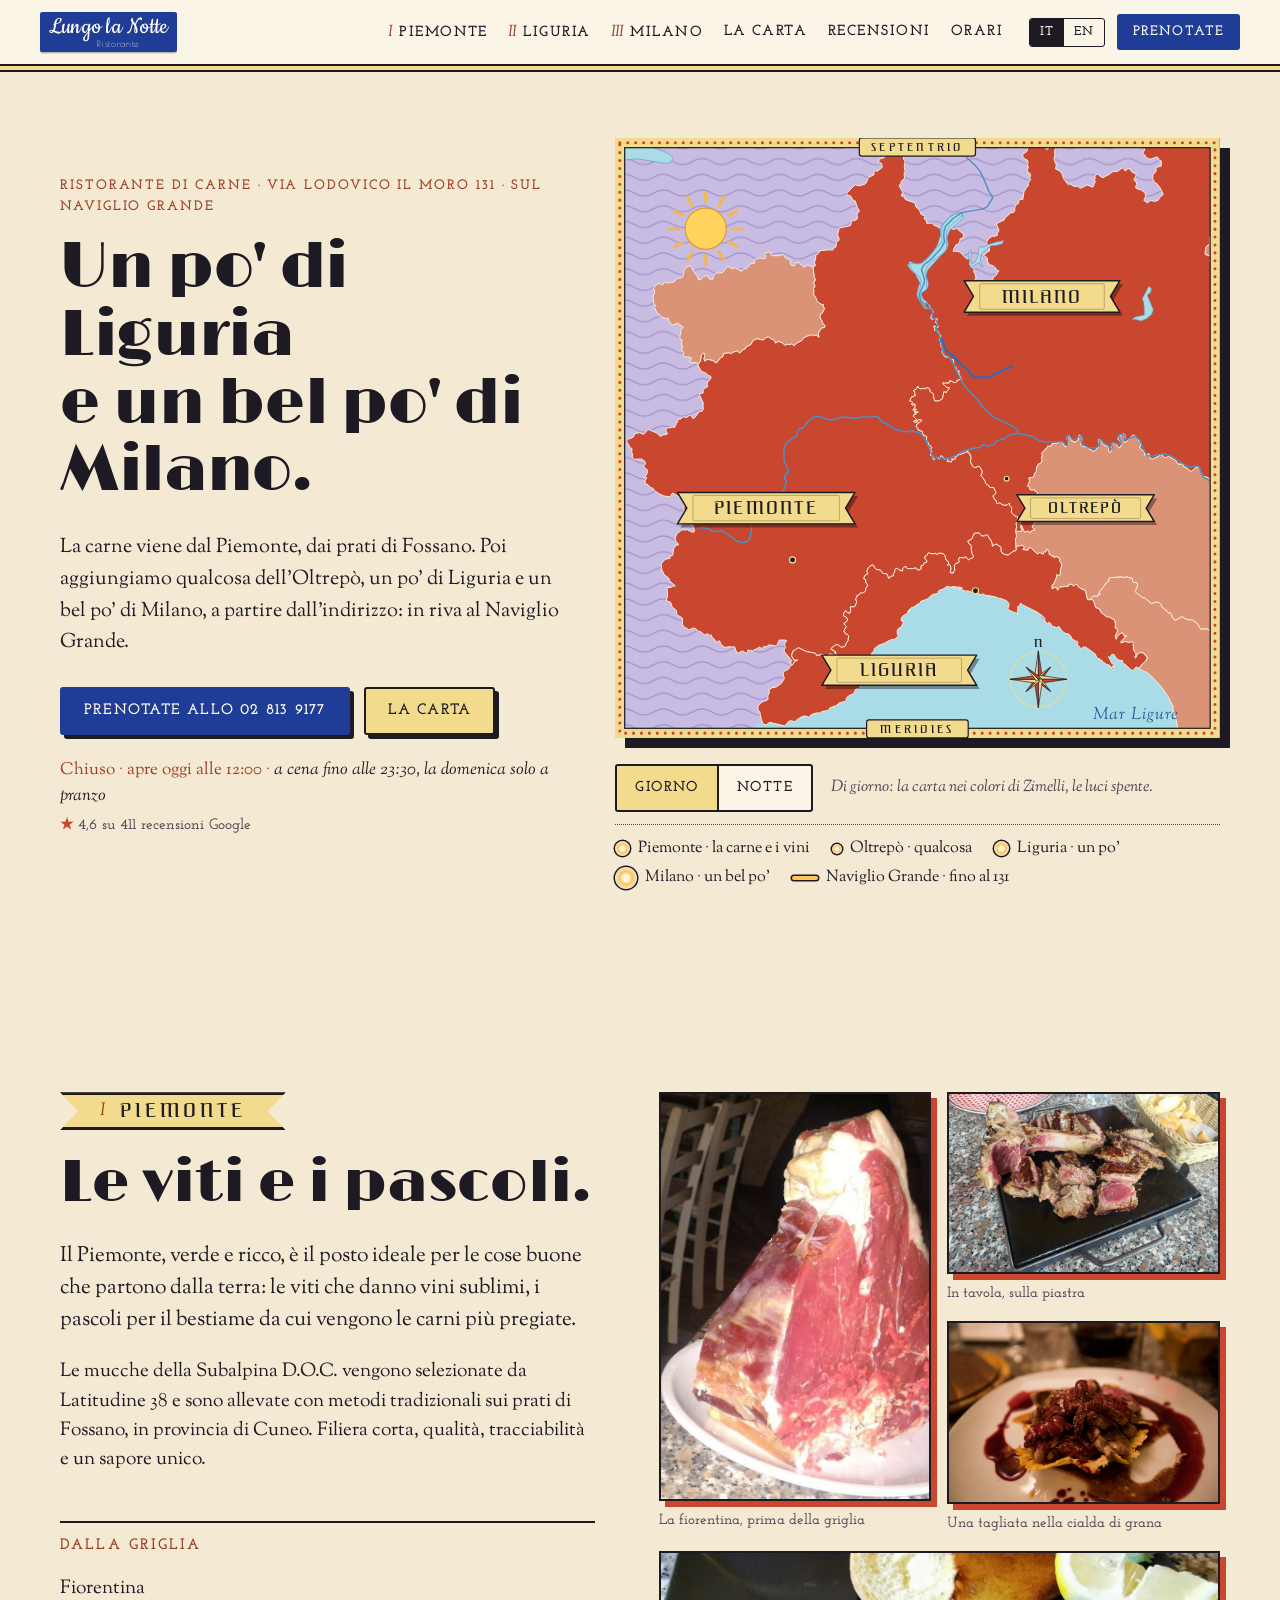
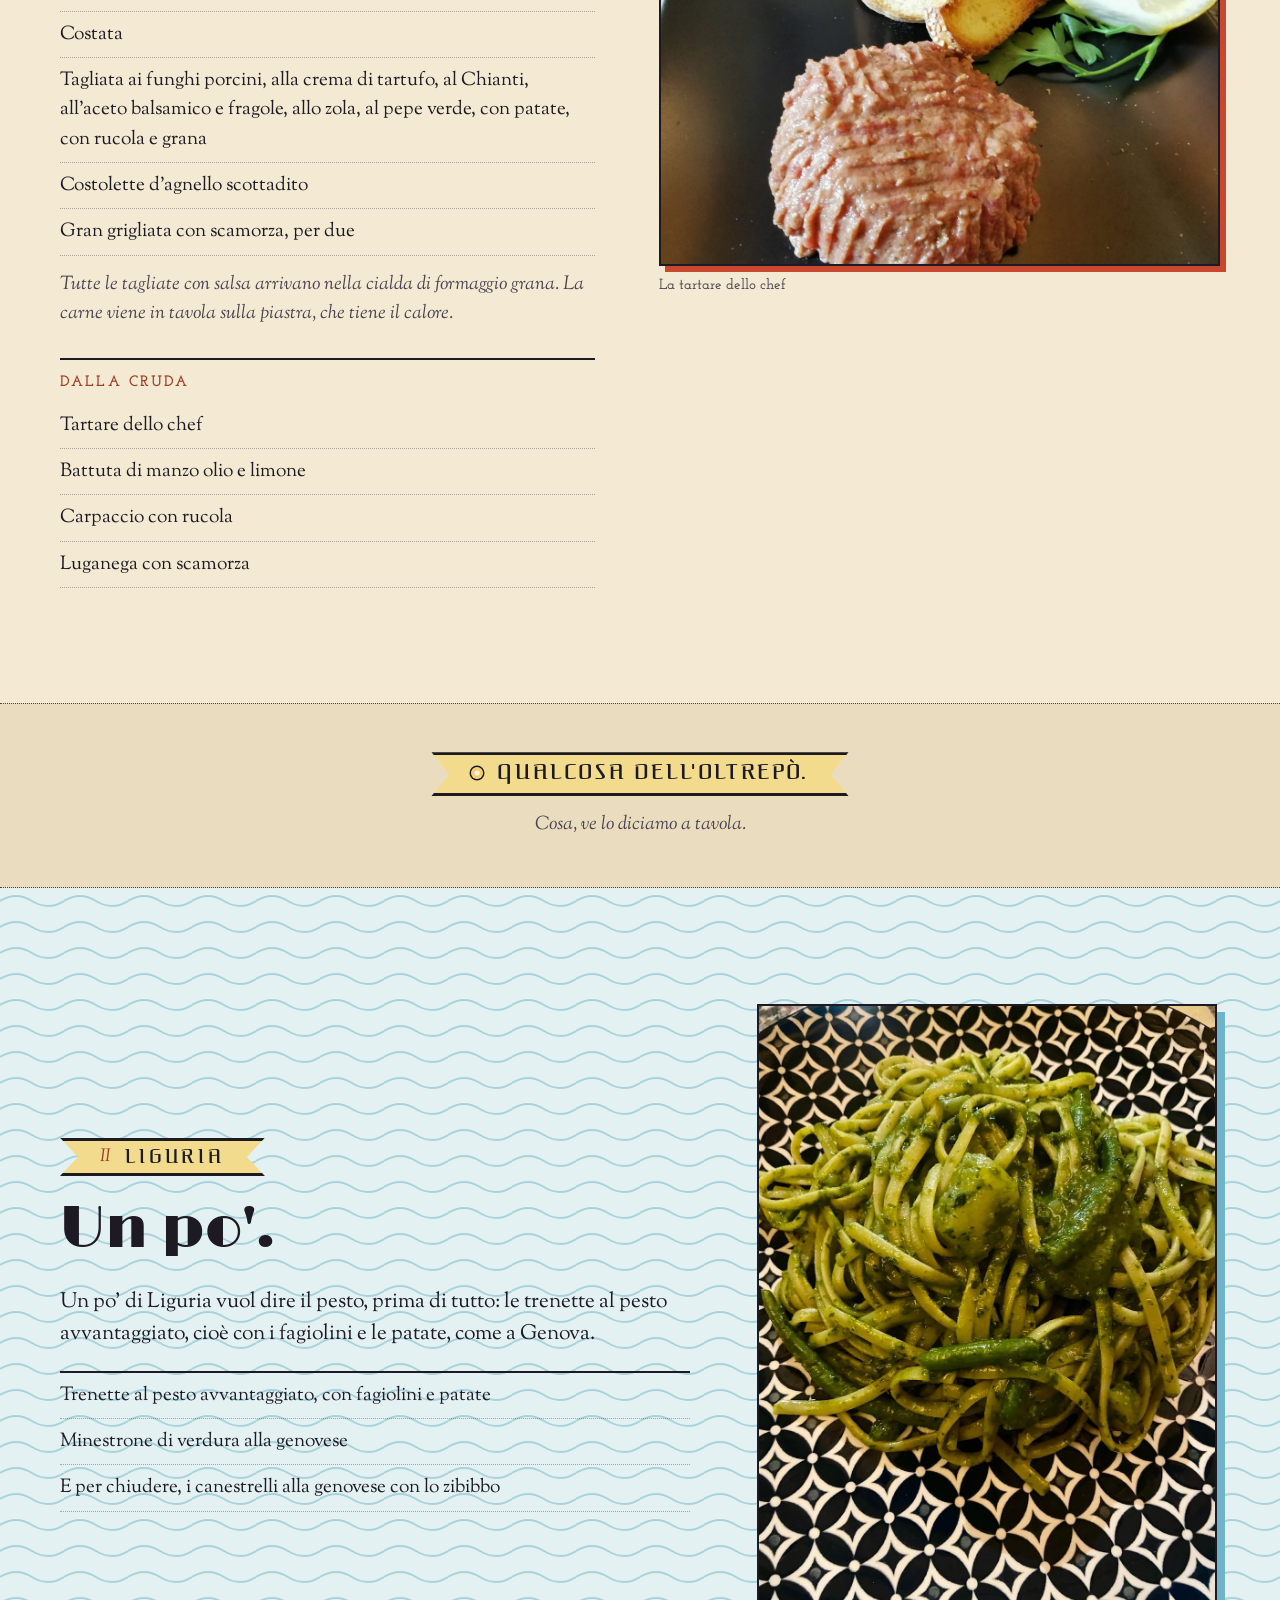
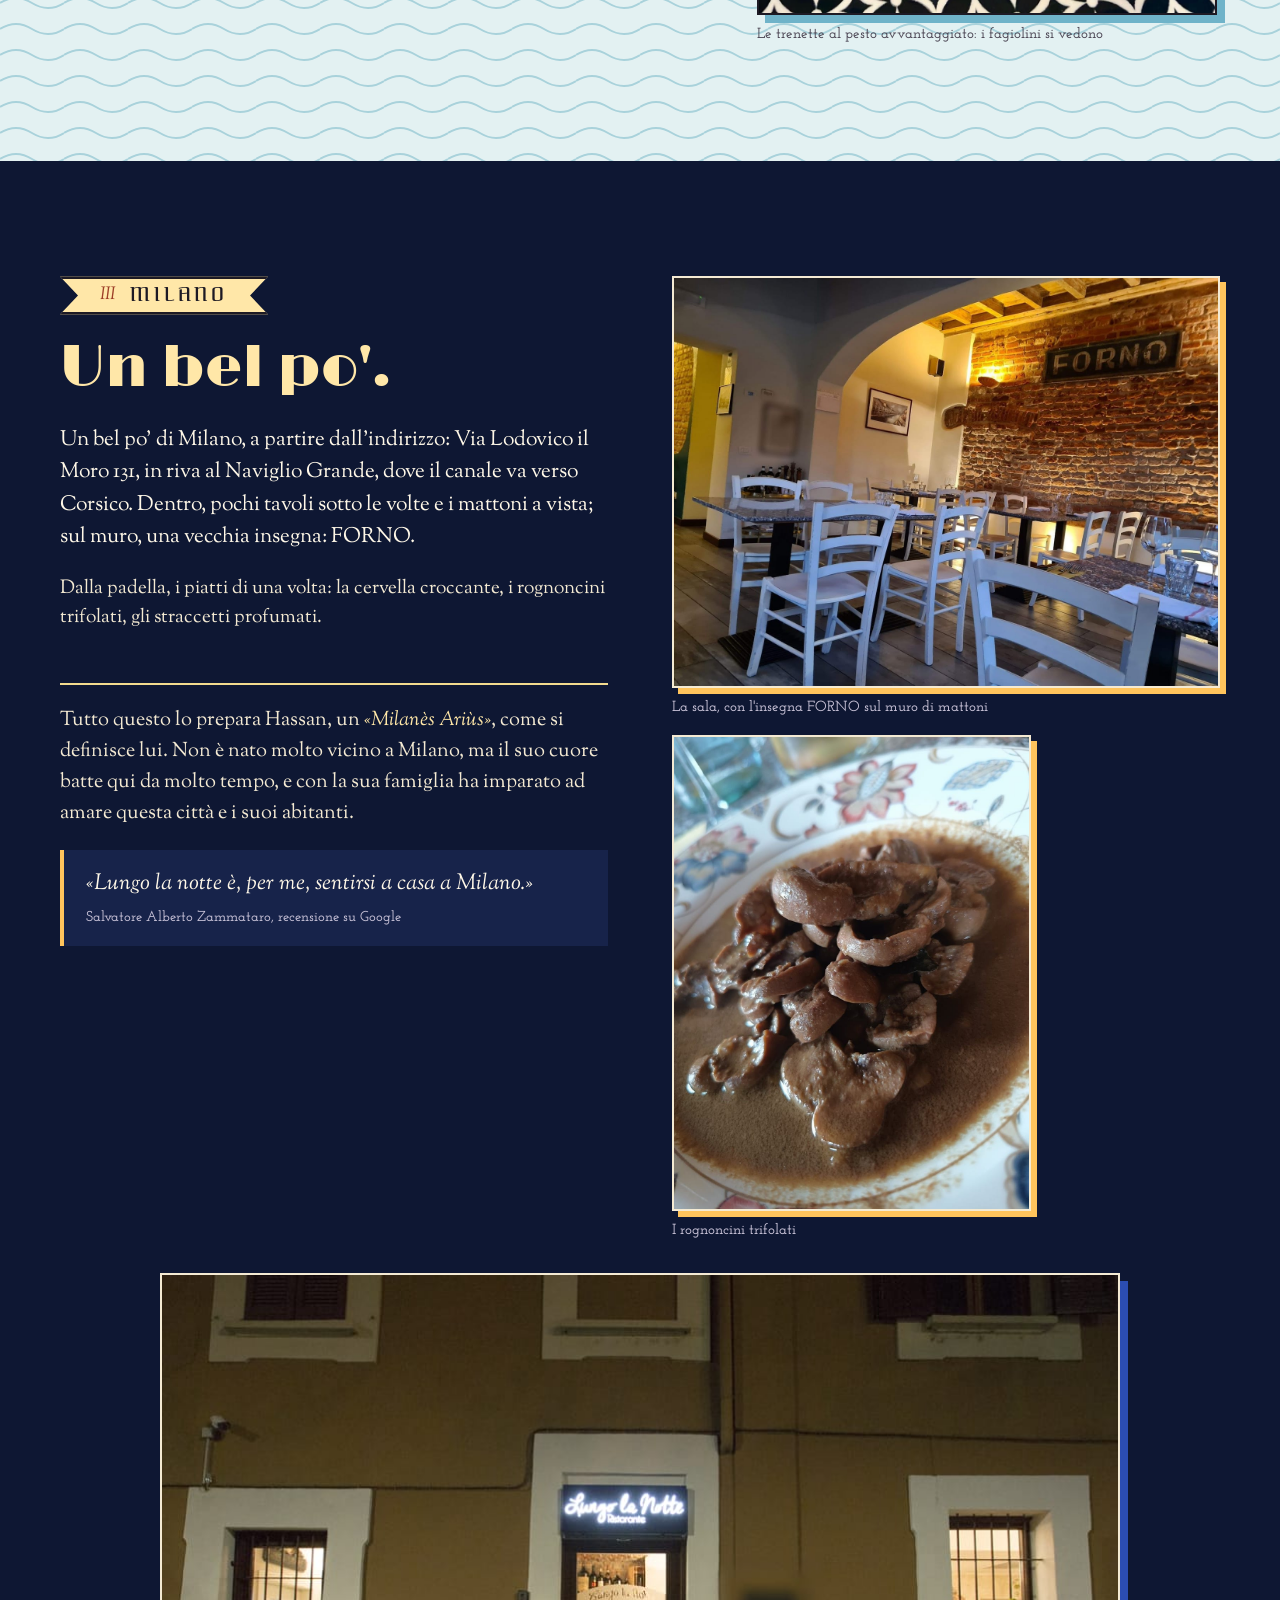
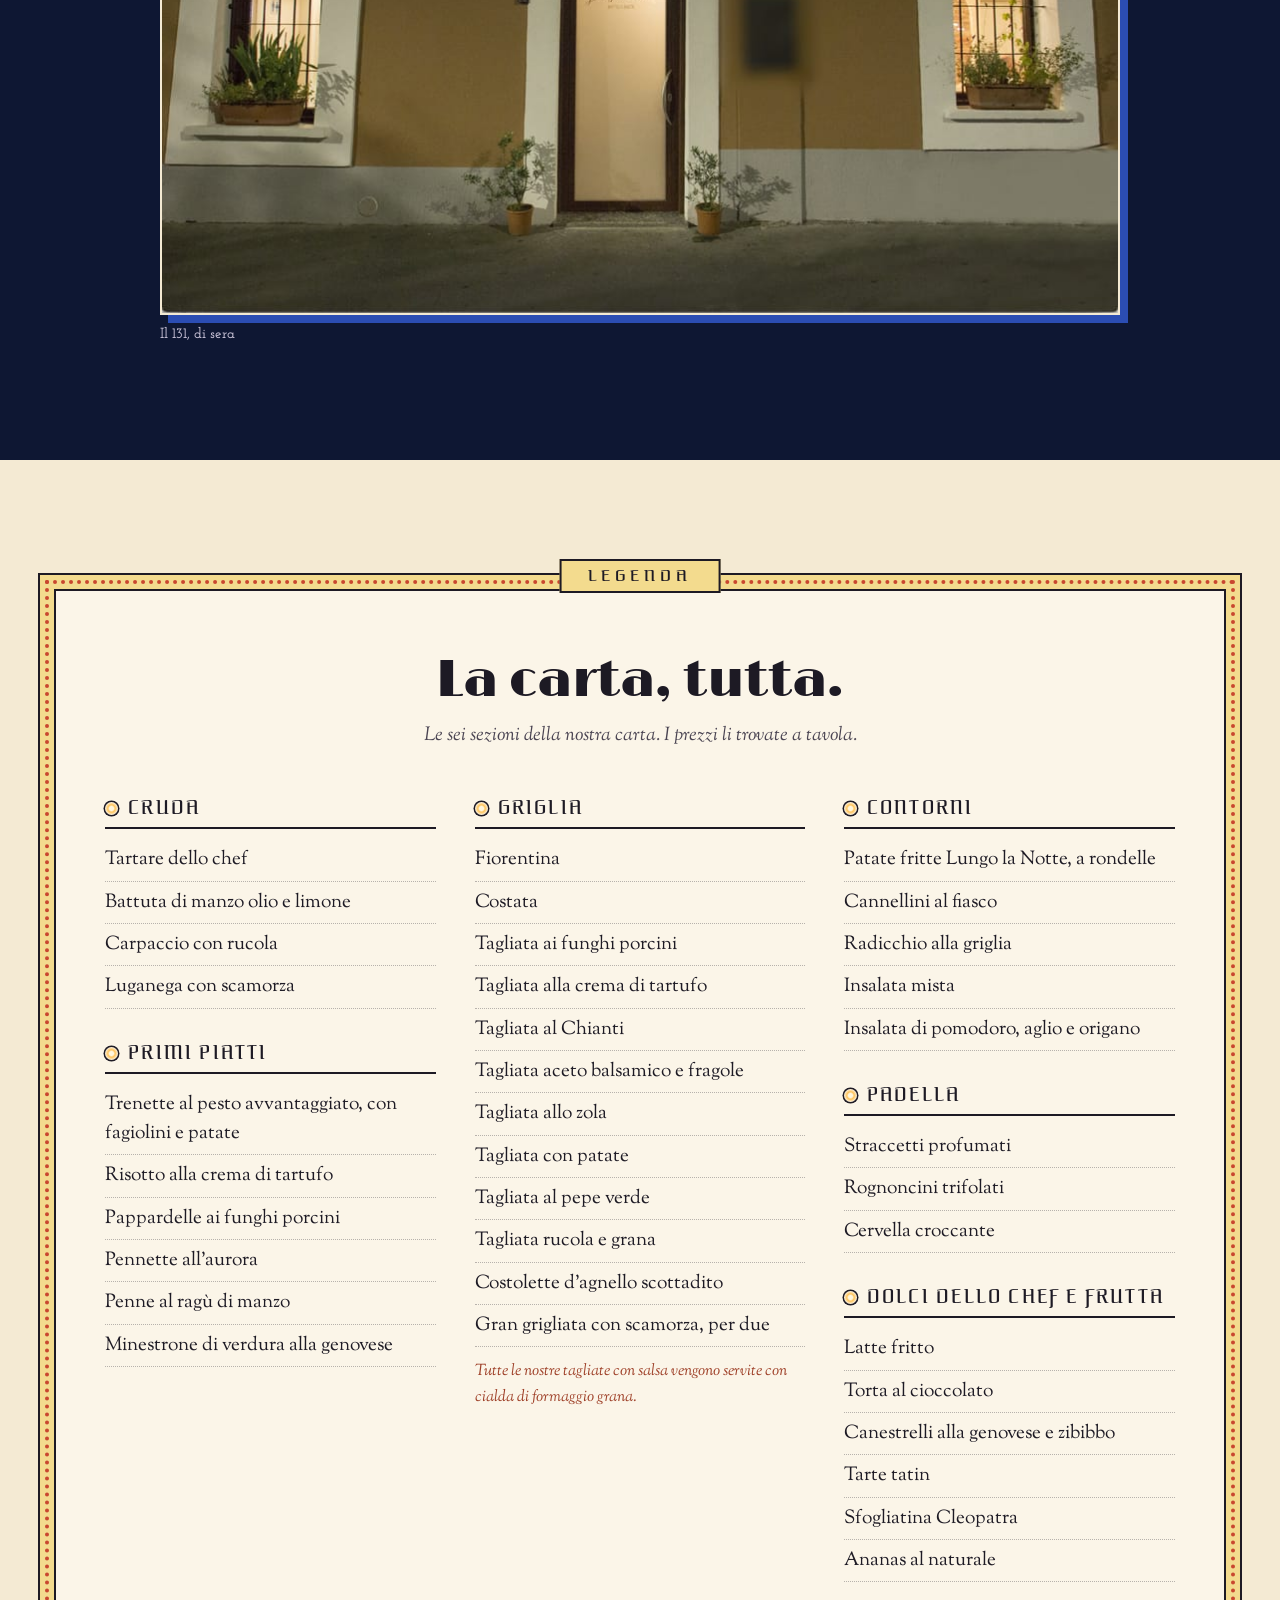
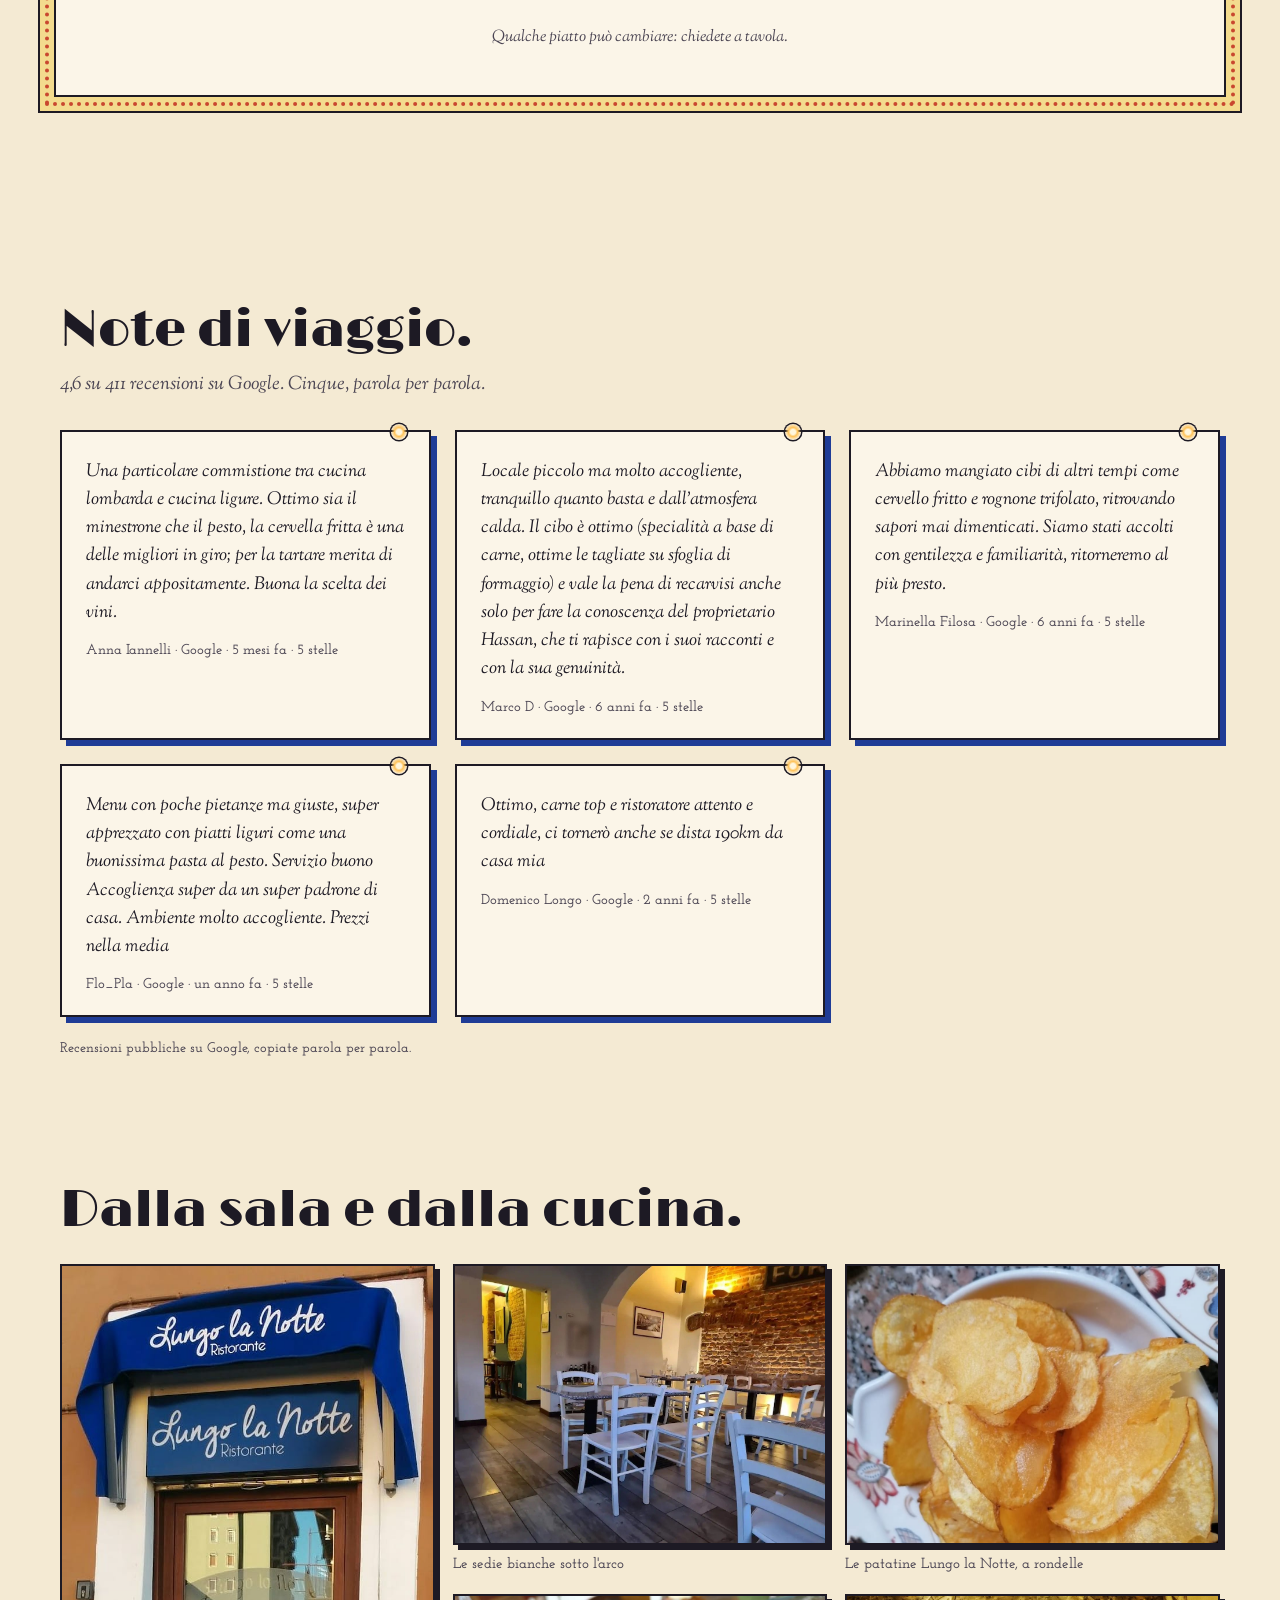
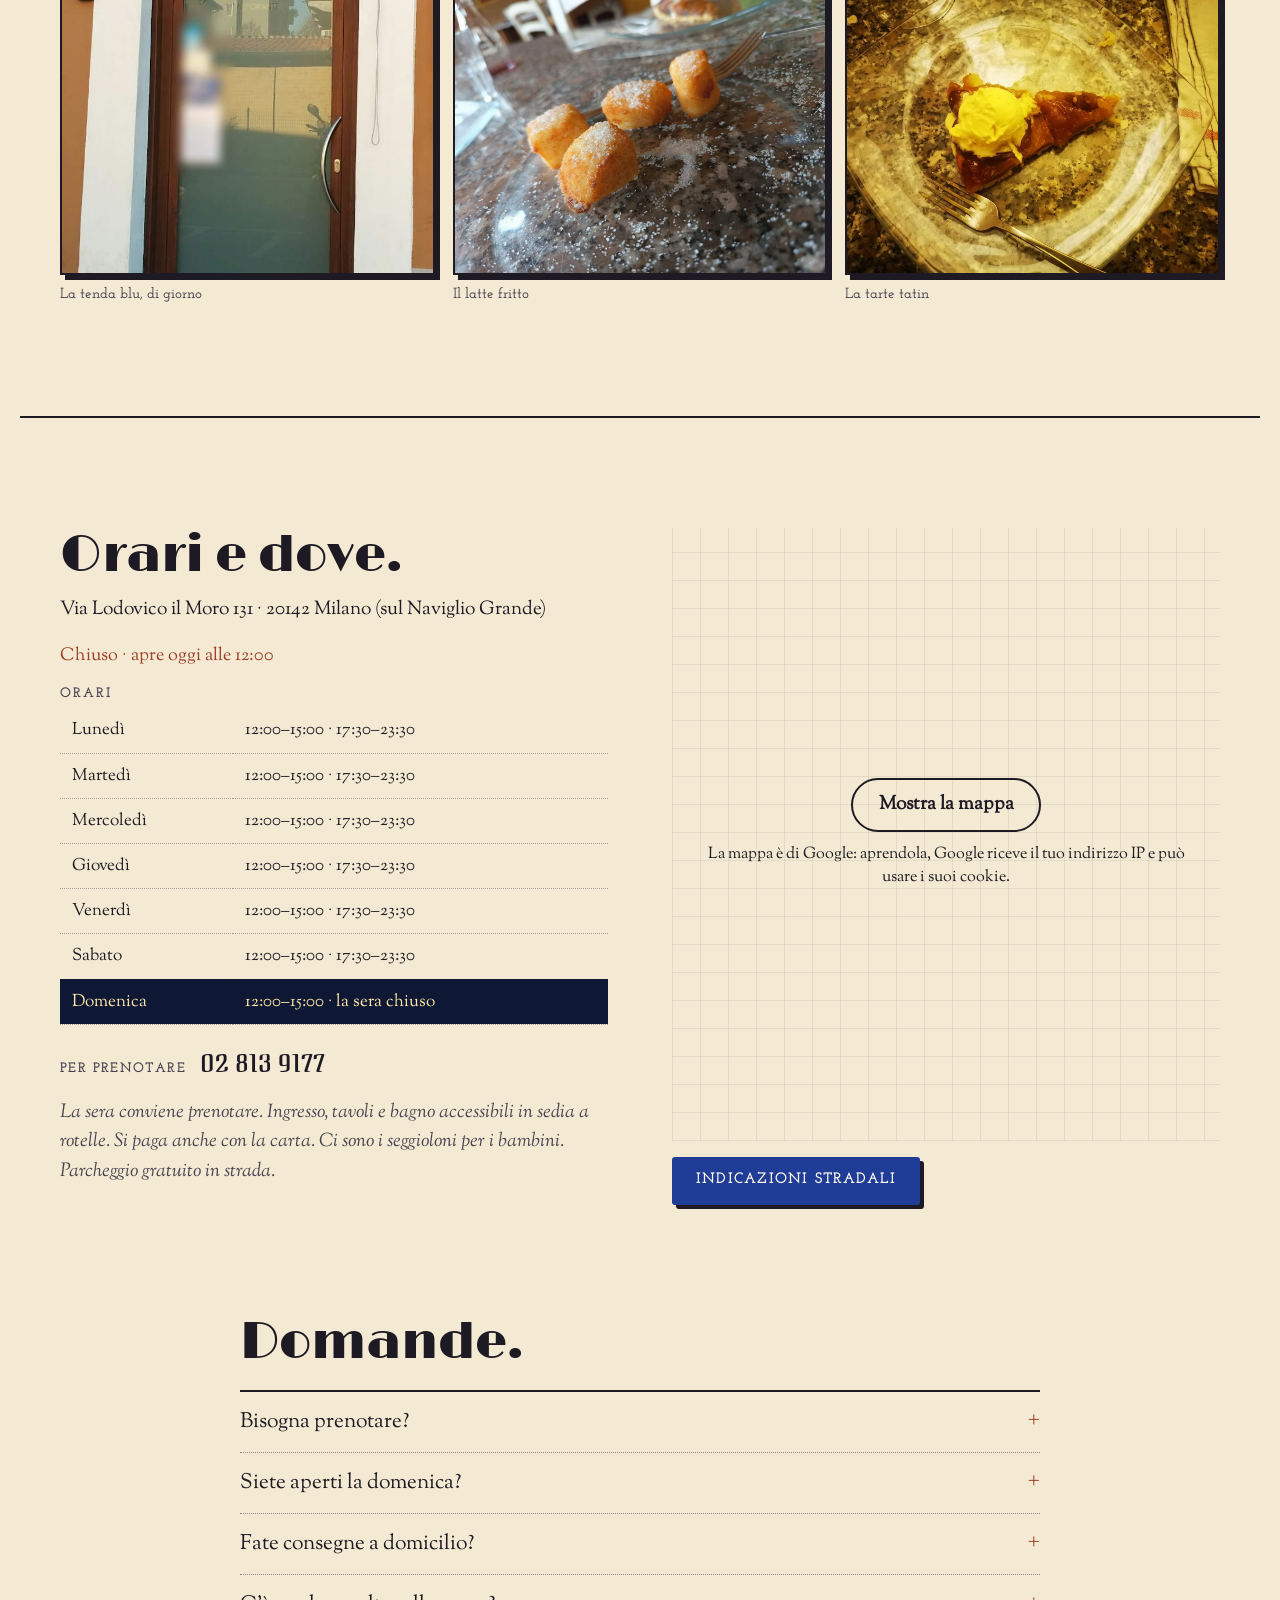
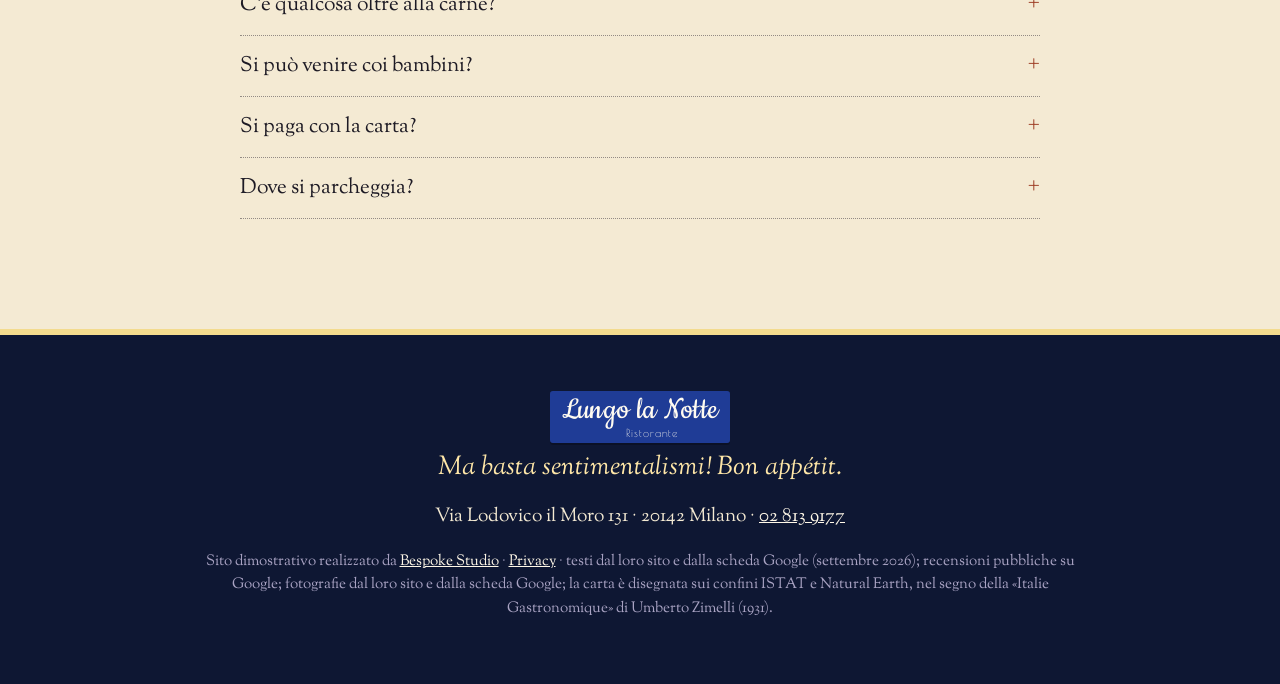
==== commit 376a35a4: "Privacy e pulizia: caratteri sul sito, mappa al clic, informativa, noindex - caratteri copiati nel s" ====
--- a/index.html
+++ b/index.html
@@ -3,6 +3,7 @@
 <head>
 <meta charset="utf-8">
 <meta name="viewport" content="width=device-width, initial-scale=1">
+<meta name="robots" content="noindex">
 <script>document.documentElement.classList.remove('no-js')</script>
 <title>Lungo la Notte — ristorante di carne sul Naviglio Grande, Via Lodovico il Moro 131, Milano</title>
 <meta name="description" content="Lungo la Notte, Via Lodovico il Moro 131 a Milano, in riva al Naviglio Grande: la carne dei prati di Fossano, un po' di Liguria e un bel po' di Milano. A cena fino alle 23:30. Telefono 02 813 9177.">
@@ -18,9 +19,7 @@
 <link rel="icon" href="img/favicon.svg" type="image/svg+xml">
 <link rel="icon" href="img/favicon-32.png" sizes="32x32" type="image/png">
 <link rel="apple-touch-icon" href="img/apple-touch-icon.png">
-<link rel="preconnect" href="https://fonts.googleapis.com">
-<link rel="preconnect" href="https://fonts.gstatic.com" crossorigin>
-<link href="https://fonts.googleapis.com/css2?family=Cookie&family=Federant&family=Limelight&family=Josefin+Slab:wght@600;700&family=Poiret+One&family=Sorts+Mill+Goudy:ital@0;1&display=swap" rel="stylesheet">
+<link rel="stylesheet" href="fonts/fonts.css?v=1">
 <link rel="stylesheet" href="css/styles.css?v=1">
 <script src="https://cdn.jsdelivr.net/npm/gsap@3.12.5/dist/gsap.min.js" defer></script>
 <script src="https://cdn.jsdelivr.net/npm/gsap@3.12.5/dist/ScrollTrigger.min.js" defer></script>
@@ -277,7 +276,7 @@
       <p class="orari-dove__nota" data-i18n="d.nota">La sera conviene prenotare. Ingresso, tavoli e bagno accessibili in sedia a rotelle. Si paga anche con la carta. Ci sono i seggioloni per i bambini. Parcheggio gratuito in strada.</p>
     </div>
     <div class="mappa">
-      <iframe src="https://www.google.com/maps?q=Lungo+la+Notte,+Via+Lodovico+il+Moro+131,+20142+Milano&amp;z=16&amp;output=embed" title="Mappa: Lungo la Notte, Via Lodovico il Moro 131, Milano" data-i18n-title="d.mappa" loading="lazy" referrerpolicy="no-referrer-when-downgrade"></iframe>
+      <div class="mappa-clic" data-mappa-clic style="--mappa-h: 320px"><template><iframe src="https://www.google.com/maps?q=Lungo+la+Notte,+Via+Lodovico+il+Moro+131,+20142+Milano&amp;z=16&amp;output=embed" title="Mappa: Lungo la Notte, Via Lodovico il Moro 131, Milano" data-i18n-title="d.mappa" loading="lazy" referrerpolicy="no-referrer-when-downgrade"></iframe></template><div class="mappa-clic__velo"><a class="mappa-clic__btn" href="https://www.google.com/maps/search/?api=1&amp;query=Lungo+la+Notte+Via+Lodovico+il+Moro+131+Milano" target="_blank" rel="noopener">Mostra la mappa</a><p class="mappa-clic__nota">La mappa è di Google: aprendola, Google riceve il tuo indirizzo IP e può usare i suoi cookie.</p></div></div>
       <a class="btn btn--tenda" href="https://www.google.com/maps/search/?api=1&amp;query=Lungo+la+Notte+Via+Lodovico+il+Moro+131+Milano" target="_blank" rel="noopener"><span data-i18n="d.btn">Indicazioni stradali</span></a>
     </div>
   </section>
@@ -301,7 +300,7 @@
   <p class="marchio marchio--piede"><span class="marchio__nome">Lungo la Notte</span><span class="marchio__sotto">Ristorante</span></p>
   <p class="piede__chiusa" data-i18n="z.chiusa">Ma basta sentimentalismi! Bon appétit.</p>
   <p>Via Lodovico il Moro 131 · 20142 Milano · <a href="tel:+39028139177">02 813 9177</a></p>
-  <p class="piede__cred" data-i18n="z.cred">Sito dimostrativo realizzato da <a href="https://bespokestud.io" rel="noopener">Bespoke Studio</a> · testi dal loro sito e dalla scheda Google (settembre 2026); recensioni pubbliche su Google; fotografie dal loro sito e dalla scheda Google; la carta è disegnata sui confini ISTAT e Natural Earth, nel segno della «Italie Gastronomique» di Umberto Zimelli (1931).</p>
+  <p class="piede__cred" data-i18n="z.cred">Sito dimostrativo realizzato da <a href="https://bespokestud.io" rel="noopener">Bespoke Studio</a> · <a href="privacy.html">Privacy</a> · testi dal loro sito e dalla scheda Google (settembre 2026); recensioni pubbliche su Google; fotografie dal loro sito e dalla scheda Google; la carta è disegnata sui confini ISTAT e Natural Earth, nel segno della «Italie Gastronomique» di Umberto Zimelli (1931).</p>
 </footer>
 
 <nav id="actionBar" class="barra" aria-label="Azioni rapide" data-i18n-aria="x.nav">
@@ -316,5 +315,6 @@
   <img id="lightboxImg" src="" alt="">
 </div>
 
+<script src="js/mappa-clic.js?v=1" defer></script>
 </body>
 </html>
--- a/fonts/fonts.css
+++ b/fonts/fonts.css
@@ -0,0 +1,118 @@
+/* Caratteri ospitati sul sito: nessuna richiesta a Google Fonts o Fontshare (giro privacy 1/10/2026). Licenze in LICENSE.txt. */
+/* latin */
+@font-face {
+  font-family: 'Cookie';
+  font-style: normal;
+  font-weight: 400;
+  font-display: swap;
+  src: url(cookie-v23-syky-y18lb0tSbf9kgqS.woff2) format('woff2');
+  unicode-range: U+0000-00FF, U+0131, U+0152-0153, U+02BB-02BC, U+02C6, U+02DA, U+02DC, U+0304, U+0308, U+0329, U+2000-206F, U+20AC, U+2122, U+2191, U+2193, U+2212, U+2215, U+FEFF, U+FFFD;
+}
+/* latin */
+@font-face {
+  font-family: 'Federant';
+  font-style: normal;
+  font-weight: 400;
+  font-display: swap;
+  src: url(federant-v31-2sDdZGNfip_eirT0_X0kT0A.woff2) format('woff2');
+  unicode-range: U+0000-00FF, U+0131, U+0152-0153, U+02BB-02BC, U+02C6, U+02DA, U+02DC, U+0304, U+0308, U+0329, U+2000-206F, U+20AC, U+2122, U+2191, U+2193, U+2212, U+2215, U+FEFF, U+FFFD;
+}
+/* latin */
+@font-face {
+  font-family: 'Josefin Slab';
+  font-style: normal;
+  font-weight: 600;
+  font-display: swap;
+  src: url(josefinslab-v29-lW-5wjwOK3Ps5GSJlNNkMalnqg6v.woff2) format('woff2');
+  unicode-range: U+0000-00FF, U+0131, U+0152-0153, U+02BB-02BC, U+02C6, U+02DA, U+02DC, U+0304, U+0308, U+0329, U+2000-206F, U+20AC, U+2122, U+2191, U+2193, U+2212, U+2215, U+FEFF, U+FFFD;
+}
+/* latin */
+@font-face {
+  font-family: 'Josefin Slab';
+  font-style: normal;
+  font-weight: 700;
+  font-display: swap;
+  src: url(josefinslab-v29-lW-5wjwOK3Ps5GSJlNNkMalnqg6v.woff2) format('woff2');
+  unicode-range: U+0000-00FF, U+0131, U+0152-0153, U+02BB-02BC, U+02C6, U+02DA, U+02DC, U+0304, U+0308, U+0329, U+2000-206F, U+20AC, U+2122, U+2191, U+2193, U+2212, U+2215, U+FEFF, U+FFFD;
+}
+/* latin-ext */
+@font-face {
+  font-family: 'Limelight';
+  font-style: normal;
+  font-weight: 400;
+  font-display: swap;
+  src: url(limelight-v21-XLYkIZL7aopJVbZJHDuoNOlHnnY.woff2) format('woff2');
+  unicode-range: U+0100-02BA, U+02BD-02C5, U+02C7-02CC, U+02CE-02D7, U+02DD-02FF, U+0304, U+0308, U+0329, U+1D00-1DBF, U+1E00-1E9F, U+1EF2-1EFF, U+2020, U+20A0-20AB, U+20AD-20C0, U+2113, U+2C60-2C7F, U+A720-A7FF;
+}
+/* latin */
+@font-face {
+  font-family: 'Limelight';
+  font-style: normal;
+  font-weight: 400;
+  font-display: swap;
+  src: url(limelight-v21-XLYkIZL7aopJVbZJHDuoOulH.woff2) format('woff2');
+  unicode-range: U+0000-00FF, U+0131, U+0152-0153, U+02BB-02BC, U+02C6, U+02DA, U+02DC, U+0304, U+0308, U+0329, U+2000-206F, U+20AC, U+2122, U+2191, U+2193, U+2212, U+2215, U+FEFF, U+FFFD;
+}
+/* cyrillic */
+@font-face {
+  font-family: 'Poiret One';
+  font-style: normal;
+  font-weight: 400;
+  font-display: swap;
+  src: url(poiretone-v18-UqyVK80NJXN4zfRgbdfbo5pcV_cx.woff2) format('woff2');
+  unicode-range: U+0301, U+0400-045F, U+0490-0491, U+04B0-04B1, U+2116;
+}
+/* latin-ext */
+@font-face {
+  font-family: 'Poiret One';
+  font-style: normal;
+  font-weight: 400;
+  font-display: swap;
+  src: url(poiretone-v18-UqyVK80NJXN4zfRgbdfbo5BcV_cx.woff2) format('woff2');
+  unicode-range: U+0100-02BA, U+02BD-02C5, U+02C7-02CC, U+02CE-02D7, U+02DD-02FF, U+0304, U+0308, U+0329, U+1D00-1DBF, U+1E00-1E9F, U+1EF2-1EFF, U+2020, U+20A0-20AB, U+20AD-20C0, U+2113, U+2C60-2C7F, U+A720-A7FF;
+}
+/* latin */
+@font-face {
+  font-family: 'Poiret One';
+  font-style: normal;
+  font-weight: 400;
+  font-display: swap;
+  src: url(poiretone-v18-UqyVK80NJXN4zfRgbdfbo55cVw.woff2) format('woff2');
+  unicode-range: U+0000-00FF, U+0131, U+0152-0153, U+02BB-02BC, U+02C6, U+02DA, U+02DC, U+0304, U+0308, U+0329, U+2000-206F, U+20AC, U+2122, U+2191, U+2193, U+2212, U+2215, U+FEFF, U+FFFD;
+}
+/* latin-ext */
+@font-face {
+  font-family: 'Sorts Mill Goudy';
+  font-style: italic;
+  font-weight: 400;
+  font-display: swap;
+  src: url(sortsmillgoudy-v16-Qw3AZR9MED_6PSuS_50nEaVrfzgEbH80g7s_xPE.woff2) format('woff2');
+  unicode-range: U+0100-02BA, U+02BD-02C5, U+02C7-02CC, U+02CE-02D7, U+02DD-02FF, U+0304, U+0308, U+0329, U+1D00-1DBF, U+1E00-1E9F, U+1EF2-1EFF, U+2020, U+20A0-20AB, U+20AD-20C0, U+2113, U+2C60-2C7F, U+A720-A7FF;
+}
+/* latin */
+@font-face {
+  font-family: 'Sorts Mill Goudy';
+  font-style: italic;
+  font-weight: 400;
+  font-display: swap;
+  src: url(sortsmillgoudy-v16-Qw3AZR9MED_6PSuS_50nEaVrfzgEbH80jbs_.woff2) format('woff2');
+  unicode-range: U+0000-00FF, U+0131, U+0152-0153, U+02BB-02BC, U+02C6, U+02DA, U+02DC, U+0304, U+0308, U+0329, U+2000-206F, U+20AC, U+2122, U+2191, U+2193, U+2212, U+2215, U+FEFF, U+FFFD;
+}
+/* latin-ext */
+@font-face {
+  font-family: 'Sorts Mill Goudy';
+  font-style: normal;
+  font-weight: 400;
+  font-display: swap;
+  src: url(sortsmillgoudy-v16-Qw3GZR9MED_6PSuS_50nEaVrfzgEbHQEj6M7.woff2) format('woff2');
+  unicode-range: U+0100-02BA, U+02BD-02C5, U+02C7-02CC, U+02CE-02D7, U+02DD-02FF, U+0304, U+0308, U+0329, U+1D00-1DBF, U+1E00-1E9F, U+1EF2-1EFF, U+2020, U+20A0-20AB, U+20AD-20C0, U+2113, U+2C60-2C7F, U+A720-A7FF;
+}
+/* latin */
+@font-face {
+  font-family: 'Sorts Mill Goudy';
+  font-style: normal;
+  font-weight: 400;
+  font-display: swap;
+  src: url(sortsmillgoudy-v16-Qw3GZR9MED_6PSuS_50nEaVrfzgEbHoEjw.woff2) format('woff2');
+  unicode-range: U+0000-00FF, U+0131, U+0152-0153, U+02BB-02BC, U+02C6, U+02DA, U+02DC, U+0304, U+0308, U+0329, U+2000-206F, U+20AC, U+2122, U+2191, U+2193, U+2212, U+2215, U+FEFF, U+FFFD;
+}
--- a/css/styles.css
+++ b/css/styles.css
@@ -356,3 +356,12 @@
 @media (prefers-reduced-motion: reduce) {
   .intro__in { animation: none; }
 }
+
+/*MAPPACLIC*/
+/* la mappa Google si carica solo al clic (giro privacy 1/10/2026) */
+.mappa-clic { display: flex; align-items: center; justify-content: center; width: 100%; height: 100%; min-height: var(--mappa-h, 320px); box-sizing: border-box; padding: 24px; text-align: center; background: repeating-linear-gradient(0deg, rgba(127, 127, 127, 0.14) 0 1px, transparent 1px 28px), repeating-linear-gradient(90deg, rgba(127, 127, 127, 0.14) 0 1px, transparent 1px 28px); }
+.mappa-clic__velo { display: flex; flex-direction: column; align-items: center; gap: 12px; max-width: 32em; }
+.mappa-clic__btn { display: inline-block; padding: 0.75em 1.4em; border: 2px solid currentColor; border-radius: 999px; color: inherit; font: inherit; font-weight: 600; line-height: 1.2; text-decoration: none; background: transparent; cursor: pointer; }
+.mappa-clic__btn:hover, .mappa-clic__btn:focus-visible { text-decoration: underline; }
+.mappa-clic__nota { margin: 0; font-size: 0.85em; line-height: 1.45; }
+/*/MAPPACLIC*/
